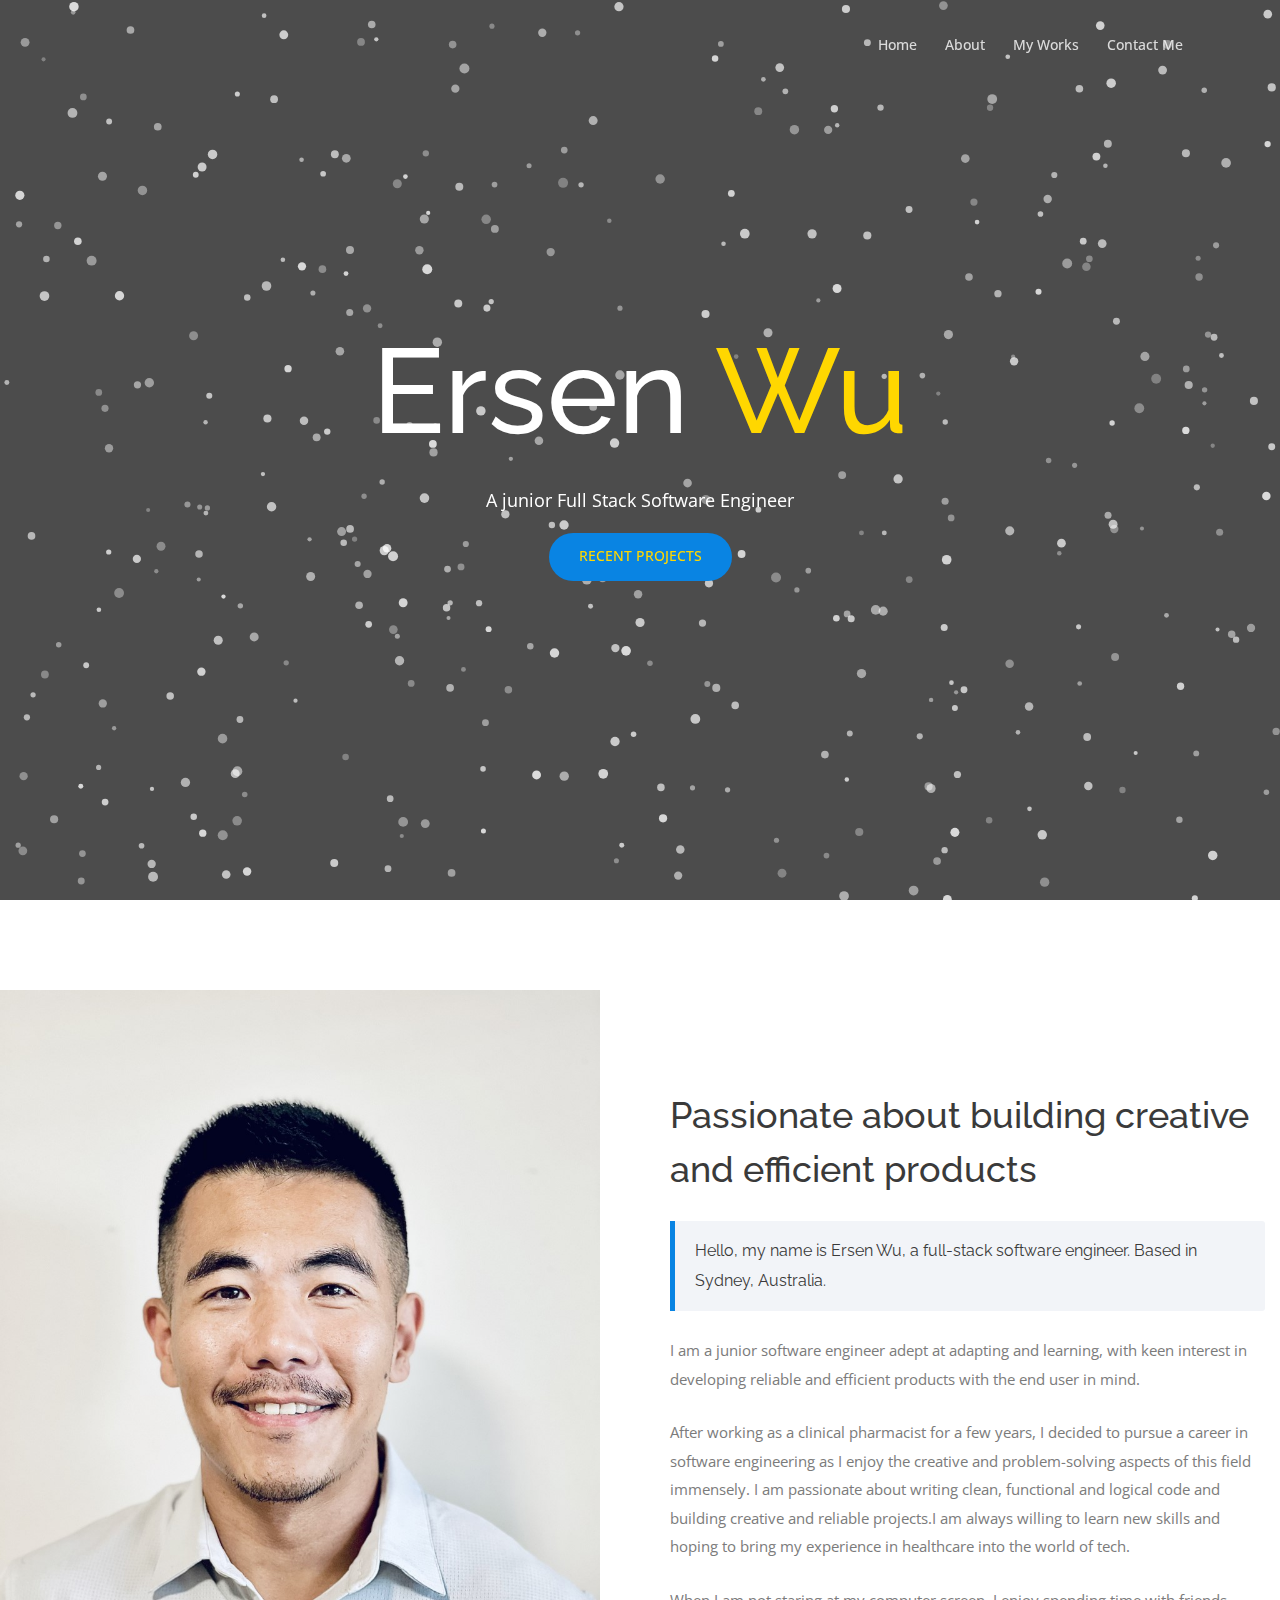
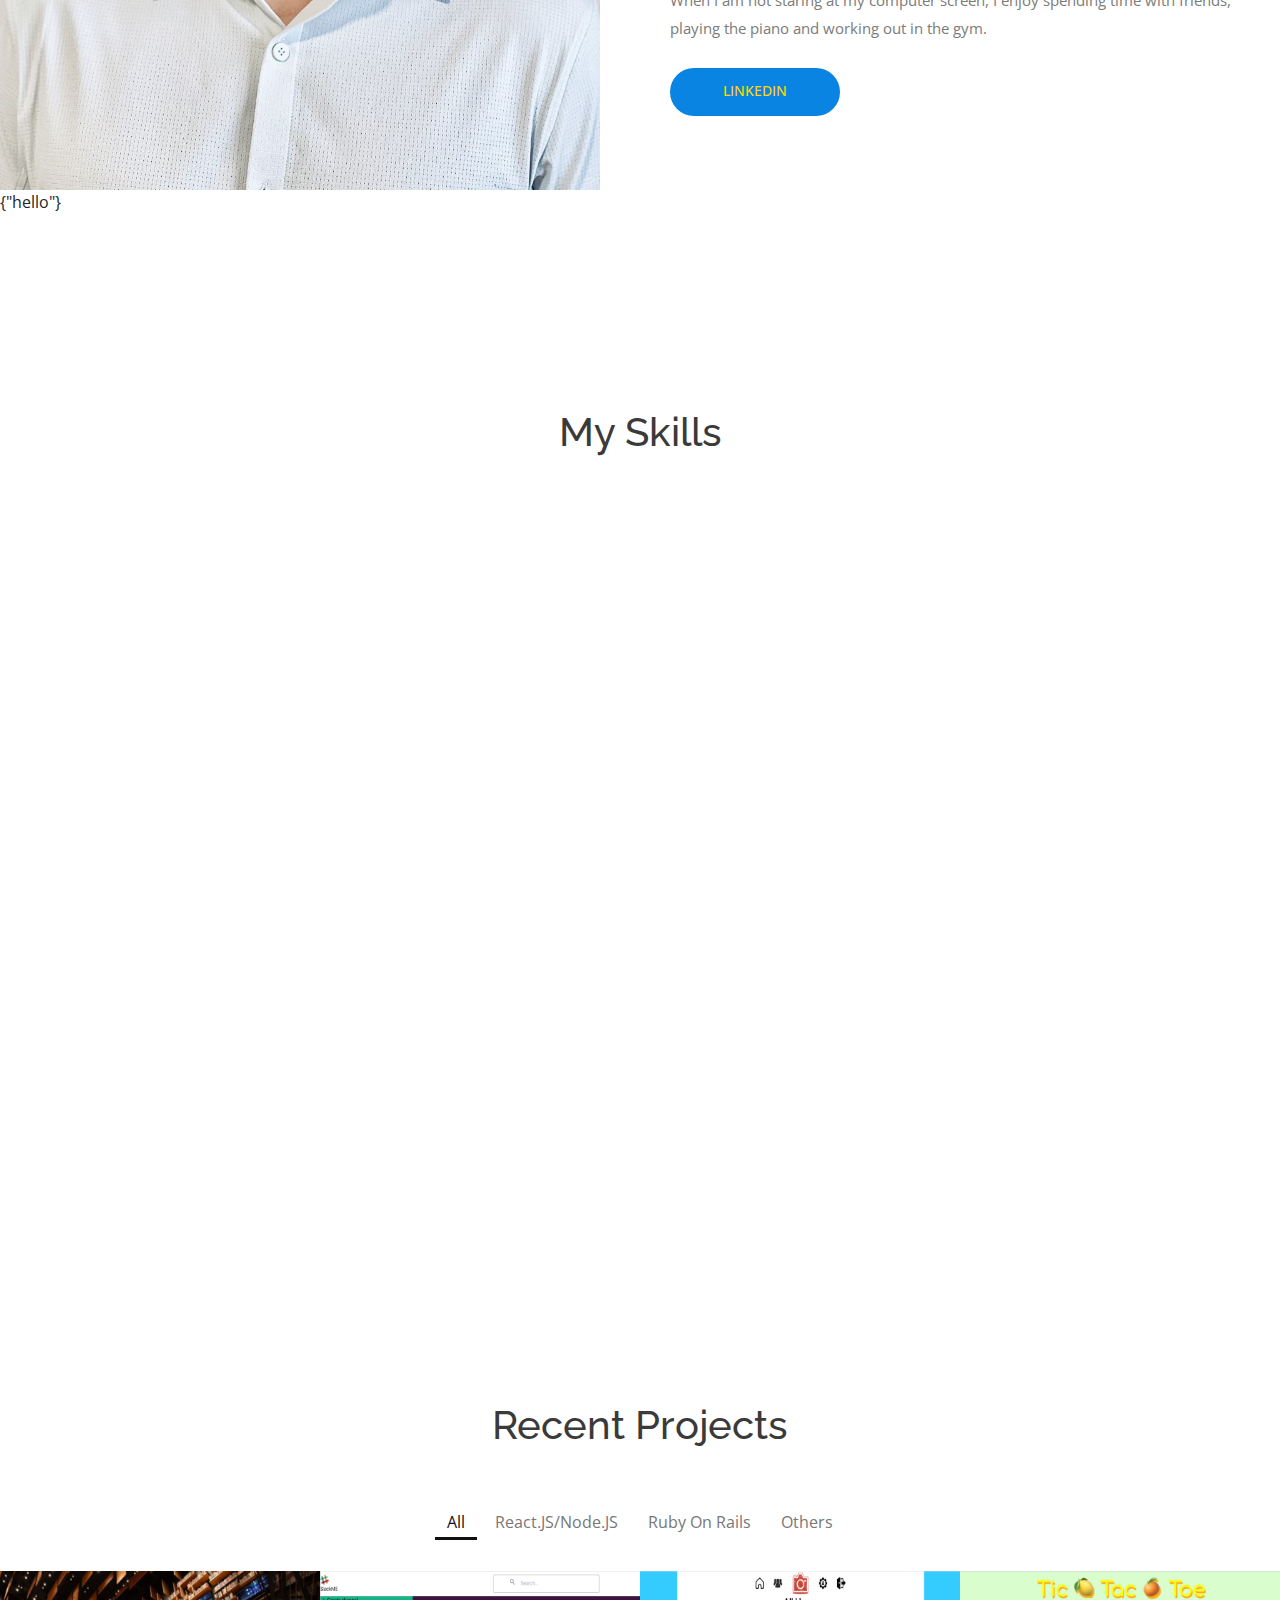
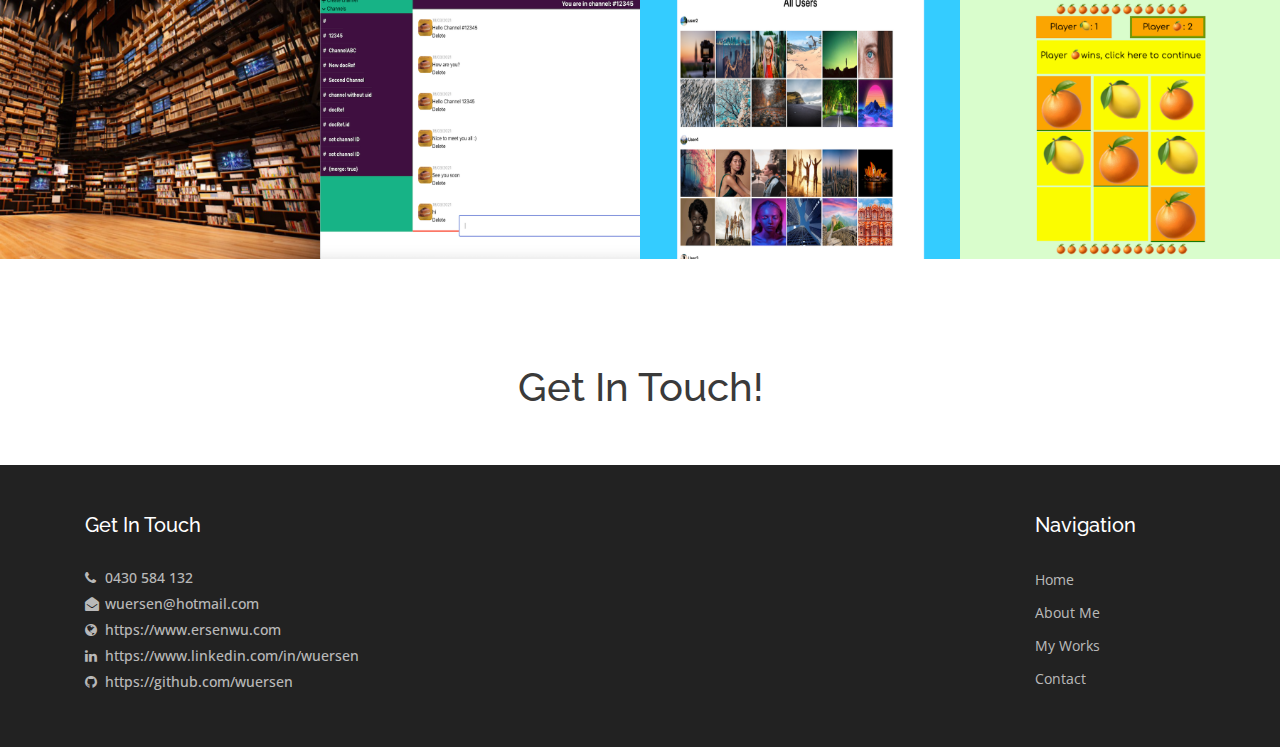
==== index.html @ 7fee71b9 "2" ====
<!doctype html>
<html lang="en">

<head>
    <meta charset="UTF-8">
    <meta name="description" content="">
    <meta http-equiv="X-UA-Compatible" content="IE=edge">
    <meta name="viewport" content="width=device-width, initial-scale=1, shrink-to-fit=no">
    <!-- The above 4 meta tags *must* come first in the head; any other head content must come *after* these tags -->

    <!-- Title -->
    <title>Ersen Wu | Portfolio</title>

    <!-- Core Stylesheet -->
    <link href="style.css" rel="stylesheet">

    <!-- Responsive CSS -->
    <link href="css/responsive.css" rel="stylesheet">

    <link
    rel="stylesheet"
    href="https://cdnjs.cloudflare.com/ajax/libs/animate.css/4.1.1/animate.min.css"
  />

</head>

<body>
    <!-- Preloader Start -->
    <div id="preloader">
        <div class="spinner">
            <div class="bounce1"></div>
            <div class="bounce2"></div>
            <div class="bounce3"></div>
        </div>
    </div>

    <!-- ***** Header Area Start ***** -->
    <header class="header-area">
        <div class="classy-nav-container breakpoint-off">
            <div class="container">
                <!-- Classy Menu -->
                <nav class="classy-navbar justify-content-between" id="classyNav">

                    <!-- Logo -->
                    <a class="navbar-brand-logo" href="index-default.html"></a>

                    <!-- Navbar Toggler -->
                    <div class="classy-navbar-toggler">
                        <span class="navbarToggler"><span></span><span></span><span></span></span>
                    </div>

                    <!-- Menu -->
                    <div class="classy-menu">

                        <!-- close btn -->
                        <div class="classycloseIcon">
                            <div class="cross-wrap"><span class="top"></span><span class="bottom"></span></div>
                        </div>

                        <!-- Nav Start -->
                        <div class="classynav">
                            <ul id="nav">
                                <li><a href="#home">Home</a>
                                </li>

                                <li><a href="#about">About</a></li>
                                <li><a href="#work">My Works</a></li>

                                <li><a href="#footer">Contact Me</a></li>
                            </ul>
                        </div>
                        <!-- Nav End -->
                    </div>
                </nav>
            </div>
        </div>
    </header>
    <!-- ***** Header Area End ***** -->

    <!-- ***** Wellcome Area Start ***** -->
    <section class="welcome_area fullwidth clearfix bg-overlay1by3" style="background-image: url(img/bg-img/welcome)" id="home">

        <canvas id="snow-2"></canvas>
        <div class="snow-content-text-2">
            <div class="container h-100">
                <div class="row h-100 align-items-center">
                    <div class="col-12">
                        <div class="welcome-text text-center" data-animation="fadeInUp" data-duration="500ms">
                            <h2  class="animate__animated animate__fadeInUpBig" id="name">Ersen <span class="wu">Wu</span></h2>
                            <p>A junior Full Stack Software Engineer </p>
                            <a href="#work" class="blink-btn">Recent Projects</a>
                        </div>
                    </div>
                </div>
            </div>
        </div>
    </section>
    <!-- ***** Wellcome Area End ***** -->

    <!-- ***** About Area Start ***** -->
    <section class="about-area clearfix section_padding_90_100 d-lg-flex align-items-center" id="about">
        <!-- About Image -->
        <div class="about-thumbnail-area">
            <img height="500px" width="600px" src="img/bg-img/LinkPic.jpg" alt="">
            <div class="nextToPic"nextToPic> {"hello"} </div>
        </div>
        <!-- About Content Area -->
        <div class="about--content-area">
            <div class="about-text">
                <h2>Passionate about building creative and efficient products</h2>
                <h6>Hello, my name is Ersen Wu, a full-stack software engineer. Based in Sydney, Australia.</h6>
                <p class="mb-40 mt-20">I am a junior software engineer adept at adapting and learning, with keen interest in developing reliable and efficient products with the end user in mind.
                </p>
                <p class="mb-40 mt-20">After working as a clinical pharmacist for a few years, I decided to pursue a career in software engineering as I enjoy the creative and problem-solving aspects of this field immensely. I am passionate about writing clean, functional and logical code and building creative and reliable projects.I am always willing to learn new skills and hoping to bring my experience in healthcare into the world of tech.
                </p>
                <p class="mb-40 mt-20"> When I am not staring at my computer screen, I enjoy spending time with friends, playing the piano and working out in the gym.
                </p>
                <a href="https://www.linkedin.com/in/wuersen/" class="blink-btn">LinkedIn</a>
            </div>
        </div>
    </section>
    <!-- ***** About Area End ***** -->



    <!-- ***** Our Service Area Start ***** -->
    <section class="our-service-area bg-white section_padding_90_50 clearfix">
        <div class="container">
            <div class="row">
                <div class="col-12">
                    <!-- Heading Text -->
                    <div class="section-heading text-center">
                        <h2>My Skills</h2>
                    </div>
                </div>
            </div>

            <div class="row">
                <!-- Single Service Start -->
                <div class="col-12 col-sm-6 col-lg-2">
                    <div class="single-service text-center wow fadeInUp" data-wow-delay="0.2s">
                        <img src="img/icons/iconReact.png" alt="">
                        <h5>React</h5>
                    </div>
                </div>
                <!-- Single Service Start -->
                <div class="col-12 col-sm-6 col-lg-2">
                    <div class="single-service text-center wow fadeInUp" data-wow-delay="0.4s">
                        <img src="img/icons/iconJS.png" alt="">
                        <h5>JavaScript</h5>
                    </div>
                </div>
                <!-- Single Service Start -->
                <div class="col-12 col-sm-6 col-lg-2">
                    <div class="single-service text-center wow fadeInUp" data-wow-delay="1.2s">
                      <img src="img/icons/jQuery.png" alt="">
                        <h5>jQuery</h5>
                    </div>
                </div>
                <!-- Single Service Start -->
                <div class="col-12 col-sm-6 col-lg-2">
                    <div class="single-service text-center wow fadeInUp" data-wow-delay="0.6s">
                          <img src="img/icons/node.js.png" alt="">
                        <h5>Node.JS</h5>
                    </div>
                </div>

                <!-- Single Service Start -->
                <div class="col-12 col-sm-6 col-lg-2">
                    <div class="single-service text-center wow fadeInUp" data-wow-delay="0.8s">
                      <img src="img/icons/html.png" alt="">

                        <h5>HTML5</h5>

                    </div>
                </div>
                <!-- Single Service Start -->
                <div class="col-12 col-sm-6 col-lg-2">
                    <div class="single-service text-center wow fadeInUp" data-wow-delay="1s">
                        <img src="img/icons/CSS3.png" alt="">
                        <h5>CSS3</h5>

                    </div>
                </div>
                <!-- Single Service Start -->
                <div class="col-12 col-sm-6 col-lg-2">
                    <div class="single-service text-center wow fadeInUp" data-wow-delay="1.2s">
                      <img src="img/icons/MongoDB.png" alt="">
                        <h5>MongoDB</h5>
                    </div>
                </div>
                <!-- Single Service Start -->
                <div class="col-12 col-sm-6 col-lg-2">
                    <div class="single-service text-center wow fadeInUp" data-wow-delay="1.2s">
                      <img class="expressjs" src="img/icons/expressjs.png" alt="">
                        <h5>Express</h5>
                    </div>
                </div>
                <!-- Single Service Start -->
                <div class="col-12 col-sm-6 col-lg-2">
                    <div class="single-service text-center wow fadeInUp" data-wow-delay="1.2s">
                      <img src="img/icons/postgresql.png" alt="">
                        <h5>PostgreSQL</h5>
                    </div>
                </div>
                <!-- Single Service Start -->
                <div class="col-12 col-sm-6 col-lg-2">
                    <div class="single-service text-center wow fadeInUp" data-wow-delay="1.2s">
                      <img src="img/icons/github.png" alt="">
                        <h5>GitHub</h5>
                    </div>
                </div>
                <!-- Single Service Start -->
                <div class="col-12 col-sm-6 col-lg-2">
                    <div class="single-service text-center wow fadeInUp" data-wow-delay="1.2s">
                      <img src="img/icons/vue.png" alt="">
                        <h5>Vue</h5>
                    </div>
                </div>
                <!-- Single Service Start -->
                <div class="col-12 col-sm-6 col-lg-2">
                    <div class="single-service text-center wow fadeInUp" data-wow-delay="1.2s">
                      <img src="img/icons/Ruby.png" alt="">
                        <h5>Ruby</h5>
                    </div>
                </div>
                <!-- Single Service Start -->
                <div class="col-12 col-sm-6 col-lg-2">
                    <div class="single-service text-center wow fadeInUp" data-wow-delay="1.2s">
                      <img src="img/icons/rails.png" alt="">
                        <h5>Rails</h5>
                    </div>
                </div>
                <!-- Single Service Start -->
                <div class="col-12 col-sm-6 col-lg-2">
                    <div class="single-service text-center wow fadeInUp" data-wow-delay="1.2s">
                      <img src="img/icons/bootstrap.png" alt="">
                        <h5>Bootstrap</h5>
                    </div>
                </div>
                <!-- Single Service Start -->
                <div class="col-12 col-sm-6 col-lg-2">
                    <div class="single-service text-center wow fadeInUp" data-wow-delay="1.2s">
                      <img src="img/icons/heroku.png" alt="">
                        <h5>Heroku</h5>
                    </div>
                </div>
                <!-- Single Service Start -->
                <div class="col-12 col-sm-6 col-lg-2">
                    <div class="single-service text-center wow fadeInUp" data-wow-delay="1.2s">
                      <img src="img/icons/sass.png" alt="">
                        <h5>Sass</h5>
                    </div>
                </div>
                <!-- Single Service Start -->
                <div class="col-12 col-sm-6 col-lg-2">
                    <div class="single-service text-center wow fadeInUp" data-wow-delay="1.2s">
                      <img src="img/icons/firebase.png" alt="">
                        <h5>Firebase</h5>
                    </div>
                </div>
                <!-- Single Service Start -->
                <div class="col-12 col-sm-6 col-lg-2">
                    <div class="single-service text-center wow fadeInUp" data-wow-delay="1.2s">
                      <img src="img/icons/gql.png" alt="">
                        <h5>GraphQL</h5>
                    </div>
                </div>


            </div>
        </div>
    </section>
    <!-- ***** Our Service Area End ***** -->


    <!-- ***** Our Creative Portfolio Area Start ***** -->
    <section class="our_creative_portfolio section_padding_90_100 clearfix" id="work">
        <div class="container">
            <div class="row">
                <div class="col-12">
                    <!-- Heading Text -->
                    <div class="section-heading text-center">
                        <h2>Recent Projects</h2>
                    </div>
                </div>
            </div>
        </div>

        <div class="gallery_menu">
            <div class="text-center portfolio-menu">
                <button class="active btn btn-md" type="button" data-filter="*">All</button>
                <button class="btn btn-md" type="button" data-filter=".react">React.JS/Node.JS</button>
                <button class="btn btn-md" type="button" data-filter=".ruby">Ruby on Rails</button>
                <button class="btn btn-md" type="button" data-filter=".oth">Others</button>
            </div>
        </div>

        <div class="gallery_full_width_images_area clearfix">

            <!-- Single gallery Item -->
            <div class="react portfolio_gallery_iteam">
                <img src="img/portfolio/zeib.01.png" alt="" >
                <!-- single Content-->
                <div class="single_content">
                    <div class="border-layer">
                        <div class="blink-table">
                            <div class="blink-table-cell">
                                <!-- Project Title-->
                                <div class="project_title">
                                    <a href="#">Zeibrary - your personal library</a>
                                    <p>This MERN Stack app allows users to create a personalised collection of books and review books.</p>
                                    <img src="img/icons/re40.png" alt="">
                                    <img src="img/icons/nd40.png" alt="">
                                    <img src="img/icons/ex.png" alt="">
                                    <img src="img/icons/mg40.png" alt="">
                                    <img src="img/icons/bs40.png" alt="">


                                    <div>
                                      <a href="https://zeibrary.netlify.app" class="proj-btn">DEMO</a>
                                      <a href="https://github.com/wuersen/Zeibrary-server" class="proj-btn">REPO</a>
                                    </div>
                                </div>
                            </div>
                        </div>
                    </div>
                </div>
            </div>

            <!-- Single gallery Item -->
            <div class="react portfolio_gallery_iteam">
                <img src="img/portfolio/slackme01.png" alt="">
                <!-- single Content-->
                <div class="single_content">
                    <div class="border-layer">
                        <div class="blink-table">
                            <div class="blink-table-cell">
                                <!-- Project Title-->
                                <div class="project_title">
                                    <a href="#">slackME - inspired by Slack</a>
                                    <p>A message board that allows users to create channels and communicate in different chat rooms.Styled with Material-UI.</p>
                                    <img src="img/icons/re40.png" alt="">
                                    <img src="img/icons/fb40.png" alt="">
                                    <img src="img/icons/mui40.png" alt="">

                                    <div>
                                      <a href="https://project-02-4262c.web.app/" class="proj-btn">DEMO</a>
                                      <a href="https://github.com/wuersen/PROJECT2-THURS2154" class="proj-btn">REPO</a>
                                    </div>
                                </div>
                            </div>
                        </div>
                    </div>
                </div>
            </div>

            <!-- Single gallery Item -->
            <div class="ruby portfolio_gallery_iteam">
                <img src="img/portfolio/ersg.01.png" alt="">
                <!-- single Content-->
                <div class="single_content">
                    <div class="border-layer">
                        <div class="blink-table">
                            <div class="blink-table-cell">
                                <!-- Project Title-->
                                <div class="project_title">
                                    <a href="#">Erstagram - inspired by Instagram</a>
                                    <p>A photo sharing app (image uploads with Cloudinary) that also allows users to upload/review photos and interact with each other. </p>
                                    <img src="img/icons/rb40.png" alt="">
                                    <img src="img/icons/rl40.png" alt="">
                                    <img src="img/icons/ps40.png" alt="">
                                    <img src="img/icons/bs40.png" alt="">
                                    <div>
                                      <a href="https://serene-woodland-88412.herokuapp.com" class="proj-btn">DEMO</a>
                                      <a href="https://github.com/wuersen/project1" class="proj-btn">REPO</a>
                                    </div>
                                </div>
                            </div>
                        </div>
                    </div>
                </div>
            </div>

            <!-- Single gallery Item -->
            <div class="oth art portfolio_gallery_iteam">
                <img src="img/portfolio/ttt01.png" alt="">
                <!-- single Content-->
                <div class="single_content">
                    <div class="border-layer">
                        <div class="blink-table">
                            <div class="blink-table-cell">
                                <!-- Project Title-->
                                <div class="project_title">
                                    <a href="#">Tic-Tac-Toe</a>
                                    <p>A classic game of Tic-Tac-Toe with a fruit theme. Players can choose their own game symbol. Scores are updated with anamation effects.</p>
                                    <img src="img/icons/js40.png" alt="">
                                    <img src="img/icons/jq40.png" alt="">
                                    <img src="img/icons/html40.png" alt="">
                                    <img src="img/icons/css40.png" alt="">
                                    <div>
                                      <a href="https://wuersen.github.io/Project-0/" class="proj-btn">DEMO</a>
                                      <a href="https://github.com/wuersen/Project-0" class="proj-btn">REPO</a>
                                    </div>

                                </div>
                            </div>
                        </div>
                    </div>
                </div>
            </div>

    </section>
    <!-- ***** Our Creative Portfolio Area End ***** -->

    <div class="section-heading text-center">
        <h2>Get in touch!</h2>
    </div>


    <!-- ***** Footer Area Start ***** -->
    <section class="footer-area clearfix" id="footer">
        <div class="top-footer-area pb-5">
            <div class="container">
                <div class="row">

                  <!-- Single Bottom Area -->
                  <div class="col-12 col-sm-6 col-lg">
                      <div class="single_bottom_area mt-5">
                          <h5>Get In Touch</h5>

                          <a href="#" class="d-block"><i class="fa fa-phone" aria-hidden="true"></i>0430 584 132</a>
                          <a href="#" class="d-block"><i class="fa fa-envelope-open" aria-hidden="true"></i>wuersen@hotmail.com</a>
                          <a href="https://www.ersenwu.com" class="d-block"><i class="fa fa-globe" aria-hidden="true"></i>https://www.ersenwu.com</a>
                            <a href="https://www.linkedin.com/in/wuersen/" class="d-block"><i class="fa fa-linkedin" aria-hidden="true"></i>https://www.linkedin.com/in/wuersen</a>
                              <a href="https://github.com/wuersen" class="d-block"><i class="fa fa-github" aria-hidden="true"></i>https://github.com/wuersen</a>
                      </div>
                  </div>

                    <!-- Single Bottom Area -->
                    <div class="col-12 col-sm-6 col-lg-2">
                        <div class="single_bottom_area mt-5">
                            <h5>Navigation</h5>
                            <ul class="footer-menu">
                                <li><a href="#home">Home</a></li>
                                <li><a href="#about">About Me</a></li>
                                <li><a href="#work">My Works</a></li>

                                <li><a href="#footer">Contact</a></li>
                            </ul>
                        </div>
                    </div>


                </div>
            </div>
        </div>


    </section>
    <!-- ***** Footer Area End ***** -->

    <!-- jQuery-2.2.4 js -->
    <script src="js/jquery/jquery-2.2.4.min.js"></script>
    <!-- Popper js -->
    <script src="js/bootstrap/popper.min.js"></script>
    <!-- Bootstrap js -->
    <script src="js/bootstrap/bootstrap.min.js"></script>
    <!-- All Plugins js -->
    <script src="js/plugins/plugins.js"></script>
    <script src="js/classy-nav.js"></script>
    <script src="js/plugins/snow.js"></script>
    <!-- Active js -->
    <script src="js/active.js"></script>
</body>

</html>
---- style.css ----
/* [Master Stylesheet] */

/* --------------------------------------------
:: Template Name: Kitty - One Page Parallax
:: Template Author: Classy Theme
:: Template Author URI: https://themeforest.net/user/classy-theme/portfolio
:: Version: v1.0
-------------------------------------------- */

/* ------------------------------------
  [Table of Contents]

    * Google Fonts
    * Include Third Party CSS Library
        + Bootstrap CSS
        + Animate CSS
        + Classynav CSS
        + Magnific Popup CSS
        + Owl Carousel CSS
        + Font Awesome CSS
        + Pe Icon 7 Stroke CSS
        + Themify Icons CSS
        + Rain CSS
    * Core Styles
        + Base CSS
        + Header Area CSS
        + Welcome Area CSS
        + Slider Area CSS
        + Form Area CSS
        + Video Area CSS
        + Product Area CSS
        + Blog Area CSS
        + Opportunity Area CSS
        + Feature Area CSS
        + Price Table Area CSS
        + Product Details Area CSS
        + Poetfolilo Area CSS
        + Testimonial Area CSS
        + Cool Facts Area CSS
        + Our Team Area CSS
        + Subscribe Area Area CSS
        + FAQ Area CSS
        + Call To Action Area CSS
        + Footer Area CSS
        + Dark Version Area CSS
        + Header Subscribe Area CSS
        + Transparent Menu CSS
        + Gradient Versone Area CSS
        + Breadcrumb Area CSS
        + Blog Area CSS
        + Coming Soon Area CSS
------------------------------------ */

@import url('https://fonts.googleapis.com/css?family=Open+Sans:300,400,600,700|Raleway:300,400,500,600,700&display=swap');

@import 'css/bootstrap/bootstrap.min.css';
@import 'css/plugins/animate.css';
@import 'css/classy-nav.css';
@import 'css/plugins/magnific-popup.css';
@import 'css/plugins/owl.carousel.min.css';
@import 'css/font-awesome.min.css';
@import 'css/pe-icon-7-stroke.css';
@import 'css/themify-icons.css';
@import 'css/plugins/rain.css';

/* ================
:: 1.0 Base CSS
================ */

* {
    margin: 0;
    padding: 0;
}

body {
    font-family: 'Open Sans', sans-serif;
    background-color: #fff;
    overflow-x: hidden;
}

h1,
h2,
h3,
h4,
h5,
h6 {
    font-family: 'Raleway', sans-serif;
    color: #3a3a3a;
}

#preloader {
    overflow: hidden;
    background-color: #fff;
    height: 100%;
    left: 0;
    position: fixed;
    top: 0;
    width: 100%;
    z-index: 999999;
    display: -moz-flex;
    display: -ms-flex;
    display: -o-flex;
    display: -webkit-box;
    display: -ms-flexbox;
    display: flex;
    -webkit-box-align: center;
    -ms-flex-align: center;
    align-items: center;
    -webkit-box-pack: center;
    -ms-flex-pack: center;
    justify-content: center;
}

.spinner {
    width: 70px;
    text-align: center;
}

.spinner > div {
    width: 18px;
    height: 18px;
    background-color: #0984e3;
    border-radius: 100%;
    display: inline-block;
    -webkit-animation: sk-bouncedelay 1.4s infinite ease-in-out both;
    animation: sk-bouncedelay 1.4s infinite ease-in-out both;
}

.spinner .bounce1 {
    -webkit-animation-delay: -0.32s;
    animation-delay: -0.32s;
}

.spinner .bounce2 {
    -webkit-animation-delay: -0.16s;
    animation-delay: -0.16s;
}

@-webkit-keyframes sk-bouncedelay {

    0%,
    80%,
    100% {
        -webkit-transform: scale(0)
    }

    40% {
        -webkit-transform: scale(1.0)
    }
}

@keyframes sk-bouncedelay {

    0%,
    80%,
    100% {
        -webkit-transform: scale(0);
        transform: scale(0);
    }

    40% {
        -webkit-transform: scale(1.0);
        transform: scale(1.0);
    }
}

.section_padding_90_100 {
    padding-top: 90px;
    padding-bottom: 100px;
}

.section_padding_90_0 {
    padding-top: 90px;
    padding-bottom: 0px;
}

.section_padding_90_50 {
    padding-top: 90px;
    padding-bottom: 50px;
}

.section_padding_90_70 {
    padding-top: 90px;
    padding-bottom: 70px;
}

.section_padding_50 {
    padding-top: 50px;
    padding-bottom: 50px;
}

.section_padding_50_20 {
    padding-top: 50px;
    padding-bottom: 20px;
}

.section_padding_150 {
    padding-top: 150px;
    padding-bottom: 150px;
}

.section_padding_200 {
    padding-top: 200px;
    padding-bottom: 200px;
}

.section_padding_0_100 {
    padding-top: 0;
    padding-bottom: 100px;
}

.section_padding_0_50 {
    padding-top: 0;
    padding-bottom: 50px;
}

.section_padding_100_60 {
    padding-top: 90px;
    padding-bottom: 60px;
}

.section_padding_200_100 {
    padding-top: 200px;
    padding-bottom: 100px;
}

img {
    max-width: 100%;
    height: auto;
}

.mt-15 {
    margin-top: 15px;
}

.mt-30 {
    margin-top: 30px;
}

.mt-40 {
    margin-top: 40px;
}

.mt-50 {
    margin-top: 50px;
}

.mt-100 {
    margin-top: 100px;
}

.mt-150 {
    margin-top: 150px;
}

.mr-15 {
    margin-right: 15px;
}

.mr-30 {
    margin-right: 30px;
}

.mr-50 {
    margin-right: 50px;
}

.mr-100 {
    margin-right: 100px;
}

.mb-15 {
    margin-bottom: 15px;
}

.mb-30 {
    margin-bottom: 30px;
}

.mb-40 {
    margin-bottom: 40px;
}

.mb-50 {
    margin-bottom: 50px;
}

.mb-100 {
    margin-bottom: 100px;
}

.ml-15 {
    margin-left: 15px;
}

.ml-30 {
    margin-left: 30px;
}

.ml-50 {
    margin-left: 50px;
}

.ml-100 {
    margin-left: 100px;
}

ul,
ol {
    margin: 0;
    padding: 0;
}

#scrollUp {
    bottom: 40px;
    font-size: 24px;
    right: 50px;
    width: 40px;
    background-color: #0984e3;
    color: #fff;
    text-align: center;
    height: 40px;
    line-height: 37px;
    border-radius: 40px;
    box-shadow: 1px 2px 20px rgba(0, 0, 0, 0.2);
}

a,
a:hover,
a:focus,
a:active {
    text-decoration: none;
    -webkit-transition-duration: 500ms;
    transition-duration: 500ms;
    font-weight: 500;
}

li {
    list-style: none;
}

p {
    color: #7b7b7b;
    font-size: 16px;
    font-weight: 400;
    line-height: 1.9;
}

.section-heading > h2 {
    font-size: 40px;
    text-transform: capitalize;
    line-height: 1.4;
    margin-bottom: 20px;
}

.section-heading {
    margin-bottom: 50px;
}

.section-heading > p {
    max-width: 650px;
    margin: auto
}

.bg-fixed {
    background-attachment: fixed;
}

.bg-overlay1by2,
.bg-overlay1by3,
.bg-overlay1by4,
.bg-w-overlay1by1,
.bg-w-overlay1by2,
.bg-w-overlay1by3,
.bg-b-overlay1by3 {
    position: relative;
    z-index: 1;
}

.bg-overlay1by2:after,
.bg-overlay1by3:after,
.bg-overlay1by4:after,
.bg-w-overlay1by2:after,
.bg-w-overlay1by3:after,
.bg-w-overlay1by4:after,
.bg-b-overlay1by3:after,
.bg-b-overlay1by4:after {
    position: absolute;
    z-index: -1;
    content: '';
    top: 0;
    left: 0;
    width: 100%;
    height: 100%;
}

.bg-overlay1by2:after {
    background-color: rgba(0, 0, 0, 0.7);
}

.bg-overlay1by3:after {
    background-color: rgba(0, 0, 0, 0.7);
}

.bg-overlay1by4:after {
    background-color: rgba(0, 0, 0, 0.9);
}

.bg-w-overlay1by2:after {
    background-color: rgba(255, 255, 255, 0.5);
}

.bg-w-overlay1by3:after {
    background-color: rgba(255, 255, 255, 0.7);
}

.bg-w-overlay1by4:after {
    background-color: rgba(255, 255, 255, 0.9);
}

.bg-b-overlay1by3:after {
    background-color: rgba(9, 132, 227, 0.95);
}

.bg-b-overlay1by4:after {
    background-color: rgba(9, 132, 227, 0.60);
}

.blink-table {
    display: table;
    height: 100%;
    left: 0;
    position: relative;
    top: 0;
    width: 100%;
    z-index: 2;
}

.blink-table-cell {
    display: table-cell;
    vertical-align: middle;
}

.bg-gray {
    background-color: #f2f4f8;
}

#success_fail_info .success,
#success_fail_info .error {
    border: 1px solid #ddd;
    padding: 10px 15px;
    margin-bottom: 30px;
}

.btn:hover {
    -webkit-transition-duration: 500ms;
    transition-duration: 500ms;
    box-shadow: 0 5px 25px rgba(0, 0, 0, 0.15);
}

.sing-up-button a {
    background-color: #f2f4f8;
    border-radius: 6px;
    padding: 10px 25px;
    font-size: 14px;
    text-transform: uppercase;
    line-height: 1;
    font-weight: 500;
    margin-left: 50px;
    color: #7b7b7b;
}

.sing-up-button a:hover,
.sing-up-button a:focus {
    background-color: #fff;
    color: #7b7b7b;
}

.overflow-visible {
    overflow: visible !important;
}

.height-500 {
    height: 500px;
}

.height-600 {
    height: 600px;
}

.height-700 {
    height: 700px;
}

.height-800 {
    height: 800px;
}

.height-900 {
    height: 900px;
}

.height-1000 {
    height: 1000px;
}

/* ===================
:: 2.0 Header Area CSS
=================== */

.header-area {
    position: fixed;
    z-index: 1000;
    top: 0;
    left: 0;
    width: 100%;
}

.dark.classy-nav-container {
    background-color: transparent;
    -webkit-transition-duration: 500ms;
    transition-duration: 500ms;
}

.classy-nav-container.classy-sticky {
    background-color: #0984e3;
}

.dark .classynav ul li .megamenu {
    background-color: #0984e3;
}

.dark .classynav ul li .dropdown {
    background-color: #0984e3;
}

.dark.classy-nav-container a {
    color: rgba(255, 255, 255, 0.8);
    font-weight: 500;
}

.dark .classynav ul li .dropdown li a {
    font-weight: 400;
}

.dark.breakpoint-on .classy-navbar .classy-menu {
    background-color: #0984e3;
}

.dark .classynav ul li.megamenu-item ul li a {
    border-bottom: none;
    font-weight: 400;
}

.navbar-brand-logo {
    font-size: 24px !important;
    color: #fff !important;
}

.dark.breakpoint-on .classynav > ul > li > a {
    background-color: #0984e3;
    border-bottom: 1px solid rgba(255, 255, 255, 0.15);
}

.dark.breakpoint-on .classynav ul li .megamenu .single-mega.cn-col-5,
.dark.breakpoint-on .classynav ul li .megamenu .single-mega.cn-col-4,
.dark.breakpoint-on .classynav ul li .megamenu .single-mega.cn-col-3 {
    border-bottom: 1px solid rgba(255, 255, 255, 0.15);
    border-right: none;
}

.classy-navbar {
    padding: 0;
    height: 90px;
}

.nav-brand {
    max-width: 120px;
}

.classy-btn {
    background-color: rgba(108, 92, 231, 0.9);
}

.classynav ul li.megamenu-item > a:after,
.classynav ul li.has-down > a:after {
    color: #fff;
}

.breakpoint-on .classynav ul li a {
    padding: 0 15px;
}

/* ====================
:: 3.0 Welcome Area CSS
==================== */

.watch-preview a {
    color: #fff;
    display: block;
    margin-bottom: 15px;
}

.wellcome_area.dark.welcome--video-area,
.subscribe--area,
.welcome_area {
    position: relative;
    z-index: 1;
    background-size: cover;
    background-position: center center;
    overflow: hidden;
}

#particles-js {
    height: 900px;
    width: 100%;
    position: relative;
    z-index: 1;
}

#particles-js canvas.particles-js-canvas-el {
    position: absolute !important;
    top: 0 !important;
    left: 0 !important;
}

.fullwidth {
    height: 100vh;
}

.welcome_area.fullwidth.light,
.welcome_area.fullwidth.dark {
    position: relative;
    z-index: 1;
}

.menu_area #nav .nav-link.light,
.navbar-brand.light,
.welcome-text.light > h2,
.welcome-text.light > p {
    color: #333;
}

.welcome-text.light > h2 {
    font-size: 60px;
}

.welcome_area {
    position: relative;
    z-index: 1;
}

.snow-content-text-2 {
    position: absolute;
    top: 0;
    left: 0;
    height: 100%;
    width: 100%;
    z-index: 2;
}

.welcome-text.studio > h2 {
    font-size: 52px;
    margin-bottom: 15px;
}

.welcome-text.studio > h2 > span {
    font-weight: 500;
}

.welcome-text.studio > p {
    font-size: 20px;
    font-weight: 400;
    margin-bottom: 0;
}

.welcome-text h2 {
    font-size: 72px;
    color: #fff;
    margin-bottom: 20px;
}

.welcome-text-home-1 h2 {
    font-size: 42px;
    color: #fff;
    margin-bottom: 20px;
}

.welcome-text.studio > a {
    height: 46px;
    min-width: 140px;
    background-color: #0984e3;
    display: inline-block;
    font-size: 13px;
    text-align: center;
    line-height: 42px;
    font-weight: 400;
    margin-top: 20px;
    border-radius: 22.5px;
    color: #fff;
    letter-spacing: 1px;
    border: 2px solid #0984e3;
    -webkit-transition-duration: 500ms;
    transition-duration: 500ms;
    padding: 0 20px;
}

.welcome-text.big-text > h2 {
    font-size: 100px;
    font-weight: 600;
}

.welcome_area.small_size {
    height: 600px;
    width: 100%;
}

.wellcome_area.welcome--video-area.small_size {
    height: 600px;
    width: 100%;
}

.welcome_area_content_business {
    position: absolute;
    content: "";
    top: 50%;
    left: 50%;
    z-index: 3;
    -webkit-transform: translate(-50%, -50%);
    transform: translate(-50%, -50%);
}

.welcome_text_business {
    background: rgba(108, 92, 231, 0.8);
    padding: 40px 20px;
    text-align: center;
    width: 700px;
    max-width: 100%;
}

.welcome_text_business:before {
    content: "";
    position: absolute;
    top: 10px;
    right: 10px;
    bottom: 10px;
    left: 10px;
    display: block;
    border: 1px solid rgba(255, 255, 255, 0.5);
    z-index: 1;
}

.welcome_text_business > h6 {
    color: #fff;
    letter-spacing: 2px;
    font-weight: 400;
    margin-bottom: 15px;
}

.welcome_text_business > h2 {
    color: #fff;
    text-transform: uppercase;
    font-size: 40px;
    letter-spacing: 2px;
    font-weight: 500;
    margin-bottom: 15px;
}

.welcome_text_business > p {
    color: #fff;
    margin-bottom: 20px;
}

.welcome-text.static > h2 {
    font-size: 62px;
    font-weight: 700;
}

.welcome-text.account > h2 {
    font-size: 60px;
    text-transform: capitalize;
}

.welcome-text.cd-intro > h1 {
    font-size: 72px;
    color: #fff;
    margin-bottom: 20px;
}

.cd-headline.rotate-1 .cd-words-wrapper {
    display: inline-block;
    -webkit-perspective: 300px;
    perspective: 300px;
}

.cd-headline.rotate-1 b {
    opacity: 0;
    -ms-filter: "progid:DXImageTransform.Microsoft.Alpha(Opacity=0)";
    -webkit-transform-origin: 50% 100%;
    transform-origin: 50% 100%;
    -webkit-transform: rotateX(180deg);
    transform: rotateX(180deg);
    display: inline-block;
    position: absolute;
    left: 0;
    top: 0;
    color: #0984e3;
}

.cd-headline.rotate-1 b.is-visible {
    position: relative;
    opacity: 1;
    -ms-filter: "progid:DXImageTransform.Microsoft.Alpha(Opacity=100)";
    -webkit-transform: rotateX(0deg);
    transform: rotateX(0deg);
}

.cd-headline.rotate-1 b.is-visible {
    position: relative;
    opacity: 1;
    -ms-filter: "progid:DXImageTransform.Microsoft.Alpha(Opacity=100)";
    -webkit-transform: rotateX(0deg);
    transform: rotateX(0deg);
    -webkit-animation: cd-rotate-1-in 1.2s;
    animation: cd-rotate-1-in 1.2s;
}

.cd-headline.rotate-1 b.is-hidden {
    -webkit-transform: rotateX(180deg);
    transform: rotateX(180deg);
    -webkit-animation: cd-rotate-1-out 1.2s;
    animation: cd-rotate-1-out 1.2s;
}

@-webkit-keyframes cd-rotate-1-in {
    0% {
        -webkit-transform: rotateX(180deg);
        transform: rotateX(180deg);
        opacity: 0;
        -ms-filter: "progid:DXImageTransform.Microsoft.Alpha(Opacity=0)";
    }

    35% {
        -webkit-transform: rotateX(120deg);
        transform: rotateX(120deg);
        opacity: 0;
        -ms-filter: "progid:DXImageTransform.Microsoft.Alpha(Opacity=0)";
    }

    65% {
        opacity: 0;
        -ms-filter: "progid:DXImageTransform.Microsoft.Alpha(Opacity=0)";
    }

    100% {
        -webkit-transform: rotateX(360deg);
        transform: rotateX(360deg);
        opacity: 1;
        -ms-filter: "progid:DXImageTransform.Microsoft.Alpha(Opacity=100)";
    }
}

@keyframes cd-rotate-1-in {
    0% {
        -webkit-transform: rotateX(180deg);
        transform: rotateX(180deg);
        opacity: 0;
        -ms-filter: "progid:DXImageTransform.Microsoft.Alpha(Opacity=0)";
    }

    35% {
        -webkit-transform: rotateX(120deg);
        transform: rotateX(120deg);
        opacity: 0;
        -ms-filter: "progid:DXImageTransform.Microsoft.Alpha(Opacity=0)";
    }

    65% {
        opacity: 0;
        -ms-filter: "progid:DXImageTransform.Microsoft.Alpha(Opacity=0)";
    }

    100% {
        -webkit-transform: rotateX(360deg);
        transform: rotateX(360deg);
        opacity: 1;
        -ms-filter: "progid:DXImageTransform.Microsoft.Alpha(Opacity=100)";
    }
}

@-webkit-keyframes cd-rotate-1-out {
    0% {
        -webkit-transform: rotateX(0deg);
        transform: rotateX(0deg);
        opacity: 1;
        -ms-filter: "progid:DXImageTransform.Microsoft.Alpha(Opacity=100)";
    }

    35% {
        -webkit-transform: rotateX(-40deg);
        transform: rotateX(-40deg);
        opacity: 1;
        -ms-filter: "progid:DXImageTransform.Microsoft.Alpha(Opacity=100)";
    }

    65% {
        opacity: 0;
        -ms-filter: "progid:DXImageTransform.Microsoft.Alpha(Opacity=0)";
    }

    100% {
        -webkit-transform: rotateX(180deg);
        transform: rotateX(180deg);
        opacity: 0;
        -ms-filter: "progid:DXImageTransform.Microsoft.Alpha(Opacity=0)";
    }
}

@keyframes cd-rotate-1-out {
    0% {
        -webkit-transform: rotateX(0deg);
        transform: rotateX(0deg);
        opacity: 1;
        -ms-filter: "progid:DXImageTransform.Microsoft.Alpha(Opacity=100)";
    }

    35% {
        -webkit-transform: rotateX(-40deg);
        transform: rotateX(-40deg);
        opacity: 1;
        -ms-filter: "progid:DXImageTransform.Microsoft.Alpha(Opacity=100)";
    }

    65% {
        opacity: 0;
        -ms-filter: "progid:DXImageTransform.Microsoft.Alpha(Opacity=0)";
    }

    100% {
        -webkit-transform: rotateX(180deg);
        transform: rotateX(180deg);
        opacity: 0;
        -ms-filter: "progid:DXImageTransform.Microsoft.Alpha(Opacity=0)";
    }
}

.welcome-text-home-1 {
    background-color: #0984e3;
    -webkit-box-flex: 0;
    -ms-flex: 0 0 50%;
    flex: 0 0 50%;
    max-width: 50%;
    padding: 100px 70px;
    position: absolute;
    bottom: -100px;
    z-index: 10;
    left: 0;
    border-radius: 0 6px 6px 0;
    box-shadow: 0 5px 30px rgba(0, 0, 0, 0.15);
}

.welcome-text-home-1 p,
.welcome-text p {
    color: #fff;
    font-weight: 400;
    margin-bottom: 15px;
    font-size: 18px;
}

.welcome-thumb img {
    height: auto;
    width: 100%;
}

.welcome-content {
    position: relative;
    z-index: 1;
}

.blink-btn {
    display: inline-block;
    height: 48px;
    min-width: 170px;
    text-align: center;
    line-height: 46px;
    color: gold;
    font-weight: 500;
    padding: 0 30px;
    font-size: 14px;
    border-radius: 70px;
    text-transform: uppercase;
    position: relative;
    z-index: 1;
    background-color: #0984e3;
    -webkit-transition-duration: 500ms;
    transition-duration: 500ms;
}

.welcome-text.studio a:hover,
.blink-btn:hover,
.blink-btn:focus {
    background-color: gold;
    color: #0984e3;
    box-shadow: 4px 4px 20px rgba(0, 0, 0, 0.15);
}

.blink-btn.white-btn {
    color: #0984e3;
    background-color: #fff;
    -webkit-transition-duration: 500ms;
    transition-duration: 500ms;
}

.welcome-text.youtube > h2,
.welcome-text.youtube > p,
.welcome-text.local > h2,
.welcome-text.local > p {
    color: #fff;
}

.signup_form_area h5 {
    margin-bottom: 30px;
    padding: 0 5px;
    line-height: 1.5;
    font-size: 36px;
}

.signup_form_area input {
    height: 50px;
    border-radius: 30px;
    border: none;
    padding: 0 30px;
    font-size: 13px;
    font-weight: 500;
    text-transform: capitalize;
    box-shadow: 3px 2px 4px rgba(0, 0, 0, 0.1);
}

.watch-preview .video_button > i {
    background: #fff;
    height: 30px;
    width: 30px;
    color: #0984e3;
    text-align: center;
    line-height: 30px;
    font-size: 16px;
    border-radius: 50%;
    margin-right: 10px;
    padding-left: 2px;
    display: inline-block;
}

.welcome-text.holiday > h2 {
    font-weight: 600;
    margin-bottom: 40px;
}

.welcome-text.holiday .watch-preview a {
    color: #fff;
    display: inline-block;
    font-size: 24px;
    margin-bottom: 0;
}

.welcome-text.dark > h2 {
    font-size: 72px;
}

.welcome-text.dark > p {
    font-weight: 300;
}

.bird {
    background-image: url(https://s3-us-west-2.amazonaws.com/s.cdpn.io/174479/bird-cells.svg);
    background-size: cover;
    width: 352px;
    height: 500px;
    -webkit-animation-name: fly-cycle;
    animation-name: fly-cycle;
    -webkit-animation-duration: 1s;
    animation-duration: 1s;
    -webkit-animation-delay: -0.5s;
    animation-delay: -0.5s;
    -webkit-animation-timing-function: steps(10);
    animation-timing-function: steps(10);
    -webkit-animation-iteration-count: infinite;
    animation-iteration-count: infinite;
}

@-webkit-keyframes fly-cycle {
    100% {
        background-position: -3600px 0;
    }
}

@keyframes fly-cycle {
    100% {
        background-position: -3600px 0;
    }
}

.welcome-text {
    position: relative;
    z-index: 2;
}

.bird {
    position: absolute;
    top: 0;
    left: 0;
    z-index: 1;
}

/* ====================
:: 4.0 Slider Area CSS
==================== */

.wellcome_area {
    background-position: center center;
    background-size: cover;
    position: relative;
    width: 100%;
    z-index: 1;
}

.welcome_slides_area .welcome-text > h2,
.welcome_slides_area .welcome-text > p {
    color: #fff;
}


.welcome-text.h-landing > h2,
.welcome-text.h-landing > p {
    color: #fff;
}

.welcome_slides_area {
    overflow: hidden;
    cursor: move;
    position: relative;
    z-index: 1;
}

.welcome_slides_area .owl-prev,
.welcome_slides_area .owl-next {
    color: #fff;
    font-size: 118px;
    left: -100px;
    margin-top: -44px;
    position: absolute;
    text-align: center;
    top: 50%;
    -webkit-transition-duration: 500ms;
    transition-duration: 500ms;
    z-index: 99;
}

.welcome_slides_area .owl-next {
    right: -100px;
    left: auto
}

.welcome_slides_area:hover .owl-prev {
    left: 15px;
}

.welcome_slides_area:hover .owl-next {
    right: 15px;
}

.welcome-text.fullwidth-verson > h2 {
    font-size: 120px;
    font-weight: 700;
}

.welcome-text.vimeo > p {
    color: #fff;
}

.welcome-text.vimeo > h2 {
    color: #fff;
    margin-bottom: 20px;
    font-weight: 700;
    font-size: 100px;
}

.welcome-text.local > h2 {
    font-size: 120px;
    font-weight: 900;
}

.trail-welcome-area {
    position: relative;
    z-index: 1;
    height: 100vh;
}

.trail-welcome-content {
    position: absolute;
    width: 100%;
    height: 100%;
    top: 0;
    left: 0;
    z-index: 2;
}

/* ====================
:: 5.0 Form Area CSS
==================== */

.header-form-area {
    height: 750px;
    position: relative;
    width: 100%;
    z-index: 1;
    background-color: #f7f7f9;
    border-bottom: 1px solid #fff;
    border-top: 1px solid #fff;
}

.wellcome_area .subscribe_content > h2 {
    font-size: 52px;
}

.wellcome_area .email {
    height: 50px;
    width: 52%;
    padding: 0px 0px 0px 15px;
    border-radius: 25px;
    position: relative;
    z-index: 1;
    border: none;
}

.wellcome_area .submit {
    height: 50px;
    min-width: 130px;
    background: #0984e3;
    border: none;
    border-radius: 25px;
    color: #fff;
    font-size: 18px;
    position: absolute;
    left: 43%;
    z-index: 4;
}

#emailHelp {
    padding: 0 30px;
}

/* ====================
:: 6.0 Video Area CSS
==================== */

.video_area {
    background-position: center center;
    background-size: cover;
}

.welcome_video_area {
    position: relative;
    z-index: 1;
    margin-top: 50px;
}

.welcome_video_area > img {
    border-radius: 8px;
    width: 100%;
}

.video_play_btn {
    border-radius: 50%;
    height: 120px;
    left: 50%;
    line-height: 135px;
    margin-left: -60px;
    margin-top: -60px;
    position: absolute;
    text-align: center;
    top: 50%;
    width: 120px;
}

.video_btn > i {
    color: #fff;
    font-size: 30px;
    background: #0984e3;
    border-radius: 50%;
    height: 70px;
    width: 70px;
    line-height: 70px;
    font-weight: 800;
    box-shadow: 4px 5px 50px rgba(0, 0, 0, 0.15);
    display: inline-block;
    text-align: center;
}

/* ====================
:: 7.0 Product Area CSS
==================== */

.about--content-area,
.about-thumbnail-area {
    -webkit-box-flex: 0;
    -ms-flex: 0 0 50%;
    flex: 0 0 50%;
    max-width: 50%;
}

.about--content-area {
    padding-left: 30px;
    padding-right: 15px;
}

.about-text {
    width: 100%;
    max-width: 600px;
}

.about-text > h2 {
    font-size: 36px;
    margin-bottom: 25px;
    line-height: 1.5;
}

.about-text > h6 {
    font-size: 16px;
    font-weight: 400;
    line-height: 30px;
    margin-bottom: 25px;
    background: #f2f4f8;
    padding: 15px 20px;
    border-radius: 0 3px 3px 0;
    border-left: 5px solid #0984e3;
}

.about-text > p {
    margin-bottom: 25px;
    font-size: 15px;
}

.feature--content-area,
.product-thumbnail-area {
    width: calc(50% - 15px);
    display: inline-block;
    float: left;
}

.feature--content-area {
    margin-right: 15px;
}

.product-thumbnail-area {
    position: relative;
    z-index: 1;
    background-size: cover;
    background-position: center center;
    margin-left: 15px;
}

.service-details-meta {
    width: 100%;
    max-width: 555px;
    float: right;
    padding-left: 15px;
    padding-right: 70px;
}

.single_feature {
    position: relative;
    z-index: 2;
    margin-bottom: 50px;
    display: -webkit-box;
    display: -ms-flexbox;
    display: flex;
    -webkit-box-align: center;
    -ms-flex-align: center;
    align-items: center;
}

.single_feature .feature_icon {
    margin-right: 30px;
}

.single_feature .single_feature_text {
    position: relative;
    z-index: 1;
}

.single_feature .single_feature_text > h2 {
    font-size: 70px;
    color: #0984e3;
    opacity: .2;
    -ms-filter: "progid:DXImageTransform.Microsoft.Alpha(Opacity=20)";
    position: absolute;
    bottom: -15px;
    content: "";
    left: -20px;
}

.single_feature .feature_icon > i {
    background-color: #2c3e50;
    height: 100px;
    width: 100px;
    border-radius: 50%;
    text-align: center;
    line-height: 100px;
    color: #ffffff;
    font-size: 40px;
    -webkit-transition-duration: 500ms;
    transition-duration: 500ms;
    display: inline-block;
}

.single_feature:hover .feature_icon > i {
    background-color: #0984e3;
}

.single-feature-area > i {
    font-size: 50px;
    margin-bottom: 15px;
    color: #0984e3;
}

.product-features-area {
    position: relative;
    z-index: 1;
}

.product-feature-thumb {
    position: absolute;
    right: 0;
    width: 50%;
    top: 50%;
    text-align: right;
    -webkit-transform: translateY(-50%);
    transform: translateY(-50%);
}

/* ====================
:: 8.0 Blog Area CSS
==================== */

.blog_area {
    background-color: #f7f7f7;
}

.single_latest_news_area {
    border-radius: 2px;
    position: relative;
    z-index: 1;
}

.single_latest_news_text_area {
    padding: 30px 25px;
    background-color: #fff;
}

.single_latest_news_img_area {
    position: relative;
    z-index: 1;
}

.single_latest_news_img_area > a {
    background-color: #0984e3;
    color: #fff;
    position: absolute;
    top: 30px;
    right: 30px;
    z-index: 2;
    font-size: 12px;
    text-transform: uppercase;
    text-align: center;
    border-radius: 4px;
    padding: 6px 12px;
}

.single_latest_news_text_area > a {
    height: 40px;
    min-width: 100px !important;
    line-height: 40px;
    font-size: 13px;
}

.single_latest_news_text_area > a > h4 {
    font-size: 20px;
    margin-bottom: 8px;
}

.single_latest_news_area .post-meta {
    margin-bottom: 15px;
}

.single_latest_news_area .post-meta a {
    font-size: 14px;
    margin-right: 10px;
    color: #444;
}

.single_latest_news_text_area > p {
    font-size: 14px;
    margin-bottom: 0;
}

/* ==========================
:: 9.0 Opportunity Area CSS
========================== */

.our-service-area {
    background: #f6f7f9;
}

.single-service {
    margin-bottom: 50px;
}

.our-service-area .section-heading > p {
    margin: auto;
}

.single-service > h5 {
    margin-bottom: 15px;
    margin-top: 15px;
}

.single-service > p {
    margin-bottom: 0;
    font-size: 15px;
}

.single-service i {
    font-size: 48px;
    font-size: 3rem;
}

/* ======================
:: 10.0 Feature Area CSS
====================== */

.feature-content-area,
.feature-thumbnail-area {
    width: calc(50% - 15px);
    display: inline-block;
    float: left;
}

.feature-content-area {
    margin-right: 15px;
}

.feature-thumbnail-area {
    background-size: cover;
    background-position: center center;
    margin-right: 15px;
}

.service-details {
    width: 100%;
    max-width: 555px;
    float: left;
    padding-left: 85px;
}

.single_feature:last-child {
    margin-bottom: 0;
}

.single_feature {
    position: relative;
    z-index: 2;
    margin-bottom: 30px;
    display: -webkit-box;
    display: -ms-flexbox;
    display: flex;
    -webkit-box-align: center;
    -ms-flex-align: center;
    align-items: center;
}

.single_feature .feature_icon {
    margin-right: 30px;
}

.single_feature .single_feature_text {
    position: relative;
    z-index: 1;
}

.single_feature .single_feature_text > h2 {
    font-size: 70px;
    color: #0984e3;
    opacity: 0.15;
    -ms-filter: "progid:DXImageTransform.Microsoft.Alpha(Opacity=20)";
    position: absolute;
    bottom: 0;
    content: "";
    left: -5px;
}

.single_feature_text > h5 {
    font-size: 20px;
    margin-bottom: 15px;
}

.single_feature_text > p {
    font-size: 15px;
    margin-bottom: 0;
}

/* =========================
:: 11.0 Price Table Area CSS
========================= */

.package_text > h3 {
    font-size: 16px;
    font-weight: 400;
    margin-bottom: 0;
}

.package_text > h4 {
    font-size: 40px;
    color: #0984e3;
    font-weight: 600;
    margin-bottom: 0;
}

.single_price_plan {
    position: relative;
    z-index: 1;
    -webkit-transition-duration: 500ms;
    transition-duration: 500ms;
    box-shadow: 0 1px 6px rgba(0, 0, 0, 0.1);
}

.single_price_plan:hover,
.single_price_plan:focus {
    box-shadow: 0 1px 40px rgba(0, 0, 0, 0.1);
}

.package_price {
    background-color: #f9f9f9;
    padding: 50px;
}

.package_price_text {
    background-color: #fff;
    border-radius: 50%;
    height: 150px;
    width: 150px;
    display: inline-block;
}

.package_description {
    padding: 40px;
}

.package_description > p {
    position: relative;
    padding: 0 0 8px 0;
    margin: 0 0 8px 0;
    border-bottom: 1px solid rgba(0, 0, 0, 0.1);
    font-size: 14px;
}

.price_icon > i {
    background: #fff;
    border-radius: 50%;
    font-size: 50px;
    color: #0984e3;
    font-weight: 700;
    box-shadow: 0 0 3px rgba(0, 0, 0, .1);
    height: 100px;
    width: 100px;
    line-height: 100px;
    text-align: center;
    margin-bottom: 25px;
    display: inline-block;
}

/* =============================
:: 12.0 Product Details Area CSS
============================= */

.service-details-area {
    -ms-flex-wrap: wrap;
    flex-wrap: wrap;
    overflow-x: hidden;
}

.video-text-icon > p {
    font-size: 18px;
    color: #fff;
    margin-bottom: 0;
}

.content-section-text {
    padding-right: 30px;
    padding-left: 30px;
}

.content-section-text > h2 {
    font-size: 48px;
    color: #fff;
    margin-bottom: 30px;
    font-weight: 300;
}

.content-section-text > p {
    color: #fff;
    margin-bottom: 15px;
}

.content-area {
    background: #0984e3;
}

.service-details-area .video_area,
.service-details-area .content-area {
    -webkit-box-flex: 50%;
    -ms-flex: 50%;
    flex: 50%;
    max-width: 50%;
    position: relative;
    z-index: 1;
}

.content-details {
    max-width: 100%;
    padding-left: 30px;
}

.video-text-icon > a > i {
    color: #fff;
    font-size: 80px;
}

/* =============================
:: 13.0 Poetfolilo Area CSS
============================= */

.gallery_menu .portfolio-menu button {
    background-color: transparent;
    box-shadow: none;
    color: #777;
    font-weight: 400;
    position: relative;
    text-transform: capitalize;
    -webkit-transition-duration: 500ms;
    transition-duration: 500ms;
    z-index: 1;
    cursor: pointer;
}

.gallery_menu .portfolio-menu button:hover,
.gallery_menu .portfolio-menu button:active,
.gallery_menu .portfolio-menu button:focus {
    background-color: transparent;
    color: #111;
}

.gallery_menu .portfolio-menu button.active {
    color: #111;
}

.gallery_menu .portfolio-menu button.active:before {
    background-color: #111;
    width: 100%;
    height: 3px;
    content: '';
    bottom: 0;
    left: 0;
    position: absolute;
    z-index: 1;
}

.portfolio-menu {
    margin-bottom: 30px;
}

.portfolio_gallery_iteam {
    position: relative;
    z-index: 1;
    width: 25%;
    float: left;
    overflow: hidden;
}

.portfolio_gallery_iteam > img,
.portfolio_gallery_item_home_3 > img {
    width: 100%;
    height: 100%;
    -webkit-transition-duration: 4000ms;
    transition-duration: 4000ms;
    width: 100%;
}

.portfolio_gallery_iteam:hover img {
    -webkit-transform: scale(1.10);
    transform: scale(1.10);
}

.single_content,
.border-layer {
    background-color: rgba(9, 132, 227, 0);
    height: 100%;
    left: 0;
    position: absolute;
    top: 0;
    -webkit-transition-duration: 500ms;
    transition-duration: 500ms;
    width: 100%;
    opacity: 0;
}

.border-layer {
    background-color: transparent;
}

.portfolio_gallery_iteam:hover .single_content,
.portfolio_gallery_iteam:hover .border-layer {
    background-color: rgba(9, 132, 227, 0.7);
    opacity: 1;
}

.single_content:before {
    position: absolute;
    content: '';
    width: 0;
    height: 1px;
    top: 25px;
    left: 25px;
    z-index: 3;
    background-color: rgba(255, 255, 255, 0.5);
    -webkit-transition-duration: 750ms;
    transition-duration: 750ms;
}

.portfolio_gallery_iteam:hover .single_content:before {
    width: calc(100% - 50px);
}

.single_content:after {
    position: absolute;
    content: '';
    width: 0;
    height: 1px;
    bottom: 25px;
    right: 25px;
    z-index: 3;
    background-color: rgba(255, 255, 255, 0.5);
    -webkit-transition-duration: 750ms;
    transition-duration: 750ms;
}

.portfolio_gallery_iteam:hover .single_content:after {
    width: calc(100% - 50px);
}

.border-layer:before {
    content: '';
    background-color: rgba(255, 255, 255, 0.5);
    height: 0;
    width: 1px;
    bottom: 25px;
    left: 25px;
    z-index: 5;
    position: absolute;
    -webkit-transition-duration: 750ms;
    transition-duration: 750ms;
}

.portfolio_gallery_iteam:hover .border-layer:before {
    height: calc(100% - 50px);
}

.border-layer:after {
    content: '';
    background-color: rgba(255, 255, 255, 0.5);
    height: 0;
    width: 1px;
    top: 25px;
    right: 25px;
    z-index: 5;
    position: absolute;
    -webkit-transition-duration: 750ms;
    transition-duration: 750ms;
}

.portfolio_gallery_iteam:hover .border-layer:after {
    height: calc(100% - 50px);
}


.project_title > a {
    color: #fff;
    display: inline-block;
    text-align: center;
    font-weight: 600;
    margin-bottom: 1rem;
}

.project_title > p {
    color: #fff;
    font-size: 14px;
    max-width: 250px;
    margin: 0 auto;
}

.project_title {
    margin-left: 0;
    text-align: center;
}

.portfolio_gallery_iteam.home_3 {
    width: 100%;
}

.project_title.home_3 > a {
    border-radius: 20px;
}

/* =============================
:: 14.0 Testimonial Area CSS
============================= */

.testimonials-area {
    background-position: center center;
    background-size: cover;
    position: relative;
    z-index: 1;
}

.testimonial-description {
    position: relative;
    z-index: 2;
    background-color: transparent;
    padding: 70px 30px 30px 50px;
    border-radius: 6px;
    text-align: center;
    -webkit-transform: scale(0.8);
    transform: scale(0.8);
    -webkit-transition-duration: 500ms;
    transition-duration: 500ms;
    opacity: 0.5;
    -ms-filter: "progid:DXImageTransform.Microsoft.Alpha(Opacity=50)";
}

.center .testimonial-description {
    background-color: #0984e3;
    -webkit-transform: scale(1);
    transform: scale(1);
    opacity: 1;
    -ms-filter: "progid:DXImageTransform.Microsoft.Alpha(Opacity=100)"
}

.testimonial_image {
    height: 70px;
    width: 70px;
    position: absolute;
    top: 40px;
    left: 50%;
    z-index: 9;
    margin-left: -40px;
}

.center .testimonial_image {
    height: 90px;
    width: 90px;
    top: 0;
}

.single-testimonial {
    padding-top: 45px;
}

.testimonial_image > img {
    border-radius: 50%;
    padding: 5px;
    background-color: #f2f4f8;
}

.star-icon > i {
    color: #ff9800;
    font-size: 18px;
}

.star-icon span {
    font-size: 12px;
}

.center .testimonial-description > p,
.center .star-icon span,
.center .testimonial-description > h5 {
    color: #fff;
}

.testimonial-description > h5 {
    font-size: 14px;
    text-transform: uppercase;
    margin-bottom: 0;
}

.star-icon {
    margin-bottom: 10px;
}

.testimonials-area .section-heading > p {
    margin: auto;
}

.testimonials-area {
    position: relative;
    z-index: 3;
    padding: 100px 5%;
}

.testimonials-area .owl-dot {
    height: 10px;
    width: 10px;
    background-color: #ebebeb;
    border-radius: 50%;
    display: inline-block;
    margin-right: 5px;
    margin-bottom: -40px;
}

.testimonials-area .owl-dots {
    width: 100%;
    height: auto;
    text-align: center;
}

.testimonials-area .owl-dot.active {
    background: #0984e3;
    border-color: transparent;
}

.partners-slides.owl-carousel .owl-item > img {
    background-color: #fff;
    padding: 10px 30px;
    border-radius: 6px;
    border: 1px solid #ebebeb;
}

/* =============================
:: 15.0 Cool Facts Area CSS
============================= */

.cool_fact_detail > h3 {
    font-size: 42px;
    color: #fff;
    margin-bottom: 5px;
    font-weight: 300;
    margin-top: 15px;
}

.single_cool_fact {
    margin-bottom: 50px;
}

.cool_fact_detail > h2 {
    font-size: 1rem;
    font-weight: 300;
    color: #fff;
    margin-bottom: 0;
}

.cool_fact_icon > i {
    font-size: 48px;
    font-weight: 600;
    color: #fff;
}

.cool_facts_do_area {
    background-size: cover;
    background-position: center center;
    position: relative;
    z-index: 2;
    width: 100%;
}

/* =============================
:: 16.0 Our Team Area CSS
============================= */

.our-team-area {
    background-color: #f2f4f8;
}

.our-team-area .section-heading > p {
    margin: auto;
}

.member-image {
    margin-bottom: 30px;
    position: relative;
    z-index: 1;
}

.member-text > h4 {
    font-size: 18px;
    margin-bottom: 0;
}

.member-image > img {
    border-radius: 30px;
    width: 100%;
}

.team-overlay-effect {
    position: absolute;
    top: 0;
    background-color: #0984e3;
    width: 100%;
    height: 100%;
    border-radius: 30px;
    display: -webkit-box;
    display: -ms-flexbox;
    display: flex;
    -webkit-box-align: center;
    -ms-flex-align: center;
    align-items: center;
    -webkit-box-pack: center;
    -ms-flex-pack: center;
    justify-content: center;
    color: #fff;
    font-size: 50px;
    opacity: 0;
    -ms-filter: "progid:DXImageTransform.Microsoft.Alpha(Opacity=0)";
    -webkit-transition-duration: 500ms;
    transition-duration: 500ms;
}

.team-overlay-effect > a {
    color: #fff;
}

.single-team-member:hover .team-overlay-effect {
    opacity: 0.9;
    -ms-filter: "progid:DXImageTransform.Microsoft.Alpha(Opacity=90)"
}

.member-text {
    padding: 0px 10px;
}

.member-text p {
    margin-bottom: 0;
    font-size: 14px;
}

.single-team-member {
    margin-bottom: 30px;
}

/* =============================
:: 17.0 Subscribe Area Area CSS
============================= */

.subscribe_content,
.download_apps_content {
    margin-bottom: 30px;
}

.subscribe-area,
.download-apps-area {
    background-position: center center;
    background-size: cover;
    position: relative;
    z-index: 2;
}

.subscribe_content > h2,
.download_apps_content > h2 {
    color: #fff;
    font-size: 36px;
    margin-bottom: 18px;
    line-height: 1.5;
    text-transform: capitalize;
}

.subscribe_content > p,
.download_apps_content > p {
    color: #fff;
    font-size: 16px;
    margin-top: 0;
    margin-bottom: 0;
}

.subscribe-area .email {
    height: 50px;
    width: 100%;
    padding: 0px 0px 0px 15px;
    border-radius: 25px;
    position: relative;
    z-index: 1;
    border: none;
    padding: 0 30px;
    font-size: 14px;
}

.subscribe-area .submit {
    margin-top: 15px;
}

.subscribe-area .download_app > a {
    padding: 10px;
}

.subscribe-area .download_app {
    margin-top: 30px;
}

.subscribe-form {
    position: relative;
    z-index: 1;
}

/* =============================
:: 18.0 FAQ Area CSS
============================= */

.frequently_asked_question {
    background: #f2f4f8;
}

.frequently_asked_question .section-heading > p {
    margin: auto;
}

.single_faq > h5 {
    font-size: 20px;
    margin-bottom: 15px;
}

.single_faq > p {
    font-size: 15px;
    margin-bottom: 0;
}

.single_faq {
    margin-bottom: 50px;
}

.support_text > h4 {
    color: #0984e3;
    font-size: 18px;
    font-weight: 400;
    margin-bottom: 0;
}

.support_text > h4 > a {
    height: 40px;
    min-width: 130px;
    background-color: #0984e3;
    display: inline-block;
    text-align: center;
    color: #fff;
    line-height: 40px;
    border-radius: 20px;
    margin-left: 15px;
    font-size: 15px;
}

.support_text > h4 > a:hover {
    background-color: #fff;
    color: #0984e3;
    box-shadow: 4px 4px 20px rgba(0, 0, 0, 0.15);
}

/* =============================
:: 19.0 Call To Action Area CSS
============================= */

.call-to-action-area {
    position: relative;
    z-index: 1;
    background-image: url(img/bg-img/welcome-9.jpg);
    background-position: center center;
    background-attachment: fixed;
}

.call-section-heading > h2 {
    color: #fff;
    font-size: 40px;
    margin-bottom: 0;
    font-weight: 300;
}

/* =============================
:: 20.0 Footer Area CSS
============================= */

.footer-area {
    background-color: #222;
    position: relative;
    z-index: 1;
}

.single_bottom_area h5 {
    color: #fff;
    font-size: 20px;
    margin-bottom: 30px;
}

.single_bottom_area p {
    color: rgba(255, 255, 255, 0.7);
    font-size: 13px;
}

.footer-menu > li > a {
    color: rgba(255, 255, 255, 0.7);
    margin-bottom: 10px;
    display: inline-block;
    -webkit-transition-duration: 500ms;
    transition-duration: 500ms;
    font-weight: 400;
    font-size: 14px;
}

.footer-menu > li > a:hover {
    color: #0984e3;
}

.form-control {
    font-size: 14px;
}

.contact_address_area .section_heading > h2 {
    font-size: 22px;
    margin-bottom: 20px;
}

.single_contact_area > p > i {
    margin-right: 10px;
    color: #0984e3;
    width: 15px;
}

.single_contact_area > p {
    font-size: 14px;
}

.social_links_area {
    margin-top: 15px;
}

.single_bottom_area > a {
    color: rgba(255, 255, 255, 0.7);
    margin-bottom: 5px;
    font-size: 14px;
}

.single_bottom_area > a > i {
    width: 20px;
}

.copywrite_text p {
    margin-bottom: 0;
    color: rgba(255, 255, 255, 0.7);
}

.bottom-footer-area {
    border-top: 1px solid rgba(255, 255, 255, 0.1);
    padding: 30px 0;
}

.copywrite_text p a {
    color: #fff
}

.social_links_area > a {
    width: 25px;
    margin: 0;
    color: rgba(255, 255, 255, 0.7);
    -webkit-transition-duration: 500ms;
    transition-duration: 500ms;
    display: inline-block;
    font-size: 13px;
}

.social_links_area > a:hover {
    color: #0984e3;
}

.contact_input_area .form-group input,
.contact_input_area .form-group select,
.contact_input_area .form-group textarea {
    border-radius: 0;
    height: 50px;
    margin-bottom: 15px;
    padding: 15px;
    -webkit-transition-duration: 500ms;
    transition-duration: 500ms;
    width: 100%;
}

.contact_input_area .form-group textarea {
    height: 150px;
}

.contact_section_heading > h2 {
    font-size: 22px;
    margin-bottom: 25px;
}

.blink-contact-form-area {
    padding: 50px;
    background-color: #fff;
    position: relative;
    z-index: 100;
    top: -100px;
    left: 0;
}

.made_by_text > p > i {
    color: #0984e3;
}

.made_by_text > p,
.made_by_text > p > a {
    color: #fff;
}

.contact-info {
    padding: 15px 0;
    text-align: center;
}

.contact-info a > i {
    display: block;
    font-size: 40px;
    margin-bottom: 10px;
    color: #0984e3;
}

.contact-info a {
    margin-bottom: 30px;
    color: #3a3a3a;
    font-size: 15px;
}

#googleMap iframe {
    width: 100%;
    height: 450px;
    border: none;
}

/* =============================
:: 21.0 Dark Version Area CSS
============================= */

.dark-version .header_area,
.dark-version .header-form-area,
.dark-version .subscribe--area,
.dark-version .blog_area,
.dark-version .about-area,
.dark-version .message_now_area,
.dark-version .feature-area,
.dark-version .more-feature-area,
.dark-version .service-details-area,
.dark-version .our-service-area,
.dark-version .work-process-area,
.dark-version .about-us-area,
.dark-version .collection_area,
.dark-version .our-team-area,
.dark-version .frequently_asked_question,
.dark-version .our_price_table,
.dark-version .our_creative_portfolio,
.dark-version .footer-contact-area,
.dark-version .welcome_area,
.dark-version .about-feature-area,
.dark-version .feature-area,
.dark-version .product-features-area,
.dark-version .bg-white,
.dark-version .testimonials-area,
.dark-version #preloader,
.dark-version .dropdown-menu {
    background-color: #131517 !important;
}

.dark-version .gallery_menu .portfolio-menu button.active,
.dark-version .gallery_menu .portfolio-menu button {
    color: #fff;
}

.dark-version .gallery_menu .portfolio-menu button.active:before {
    background-color: #fff;
}

.dark-version .about-text > h6,
.dark-version .package_price {
    background-color: #131517;
}

.dark-version .sing-up-button a {
    color: #7b7b7b;
}

.dark-version .single_latest_news_text_area {
    background-color: #131517;
}

.dark-version .single_latest_news_area .post-meta a {
    color: #fff;
}

.dark-version .package_description > p {
    border-bottom: 1px solid rgba(255, 255, 255, 0.1);
}

.dark-version .background-pattern:after {
    display: none;
}

.dark-version .dropdown-item:hover {
    color: #000;
}

.dark-version .welcome_area {
    border-top: 1px solid #888;
}

.dark-version .header_area .menu_area .navbar-brand,
.dark-version .header_area .menu_area #nav .nav-link,
.dark-version h1,
.dark-version h2,
.dark-version h3,
.dark-version h4,
.dark-version h5,
.dark-version h6,
.dark-version .single-service i {
    color: #fff;
}

.dark-version p,
.dark-version a {
    color: #dddddd;
}

.dark-version .single-blog-post blockquote {
    background-color: #131517;
}

.dark-version .single-blog-post .post-headline > a {
    color: #ffffff;
}

/* =============================
:: 22.0 Header Subscribe Area CSS
============================= */

.subscribe--area {
    height: 800px;
    background-color: #f6f7f9;
    border-top: 1px solid #fff;
}

.subscribe--content h2 {
    font-size: 56px;
    margin-bottom: 20px;
    font-weight: 600;
    color: #fff;
}

.subscribe--content p {
    font-size: 22px;
    margin-bottom: 20px;
    color: #fff;
    max-width: 600px;
    margin: auto;
}

.subscribe--area form {
    position: relative;
    z-index: 1;
    margin-top: 50px;
}

.subscribe--area form > input {
    width: 80%;
    height: 70px;
    border: none;
    padding: 0 50px;
    border-radius: 80px;
    color: #838383;
    box-shadow: 4px 5px 10px rgba(0, 0, 0, 0.1);
}

.subscribe--area form > button {
    width: 150px;
    background-color: #0984e3;
    height: 70px;
    border: none;
    border-radius: 80px;
    font-size: 70px;
    color: #fff;
    line-height: 70px;
    position: absolute;
    right: 10%;
    cursor: pointer;
}

.welcome--video-area {
    height: 800px;
}

/* =============================
:: 23.0 Transparent Menu CSS
============================= */

.header_area.transparent-menu {
    width: 100%;
    position: absolute;
    z-index: 999;
    background-color: transparent !important;
    border-bottom: 1px solid rgba(255, 255, 255, 0.2);
}

.header_area.transparent-menu.sticky {
    width: 100%;
    position: fixed;
    z-index: 999;
    background-color: #f6f7f9 !important;
}

.header_area.transparent-menu .navbar-brand,
.header_area.transparent-menu .menu_area #nav .nav-link {
    color: #fff;
}

.header_area.transparent-menu.sticky .navbar-brand,
.header_area.transparent-menu.sticky .menu_area #nav .nav-link {
    color: #000;
}

.dark-version .header_area.transparent-menu {
    background-color: transparent !important;
}

.dark-version .header_area.transparent-menu.sticky {
    background-color: #131517 !important;
}

.dark-version .header_area.transparent-menu.sticky .navbar-brand,
.dark-version .header_area.transparent-menu.sticky .menu_area #nav .nav-link {
    color: #fff;
}

/* =============================
:: 24.0 Gradient Versone Area CSS
============================= */

.gradients-version .welcome_area:after,
.gradients-version .cool_facts_do_area:after,
.gradients-version .subscribe-area:after,
.gradients-version .download-apps-area:after,
.gradients-version .Subscribe_to_our_weekly:after,
.gradients-version .call-to-action-area:after,
.gradients-version .video_area:after {
    position: absolute;
    width: 100%;
    height: 100%;
    content: '';
    top: 0;
    left: 0;
    z-index: -1;
    background: #5E35B1;
    background: -webkit-linear-gradient(to right, #5E35B1, #800080);
    background: -webkit-gradient(linear, left top, right top, from(#5E35B1), to(#800080));
    background: -webkit-linear-gradient(left, #5E35B1, #800080);
    background: linear-gradient(to right, #5E35B1, #800080);
    opacity: 0.9;
    -ms-filter: "progid:DXImageTransform.Microsoft.Alpha(Opacity=90)";
}

/* =============================
:: 25.0 Breadcrumb Area CSS
============================= */

.breadcumb_area {
    background-position: center center;
    background-size: cover;
    position: relative;
    z-index: 1;
    padding: 205px 5% 115px;
    height: 400px;
}

.breadcumb_area:after {
    position: absolute;
    content: '';
    width: 100%;
    height: 100%;
    top: 0;
    left: 0;
    background-color: rgba(0, 0, 0, 0.5);
    z-index: -1;
}

.page_title > h3 {
    color: #fff;
    text-transform: capitalize;
    margin-bottom: 0;
    font-size: 40px;
}

.breadcrumb > li {
    display: inline-block;
}

/* ===================
:: 26.0 Blog Area CSS
================== */

.menu_area.blog .navbar {
    padding: 0;
}

.search_post > h4,
.latest_post > h4,
.tag_section > h4,
.single_sidebar > h4 {
    color: #222;
    margin-bottom: 20px;
    font-size: 20px;
}

.search_post > form input {
    border: 1px solid #dadada;
    height: 40px;
    margin-bottom: 30px;
    padding: 5px 15px;
    width: 100%;
    -webkit-transition-duration: 500ms;
    transition-duration: 500ms;
    font-size: 14px;
}

.single_sidebar ul li > a,
.catagory_section ul li > a {
    color: #2c3e50;
    display: block;
    padding: 5px 5px 10px;
    font-size: 14px;
}

.single_latest_post {
    position: relative;
    z-index: 1;
    padding-left: 100px;
    padding-top: 10px;
    padding-bottom: 10px;
}

.single_latest_post > img {
    left: 0;
    position: absolute;
    top: 0;
    width: 90px;
    height: auto;
    z-index: 9;
}

.single_latest_post > a > h5 {
    margin: 0;
    color: #2c3e50;
    font-size: 16px;
}

.tag_section ul > li {
    display: inline-block;
    margin: 4px 2px;
}

.tag_section ul > li > a:hover {
    background-color: #0984e3;
    color: #fff;
}

.blog_text.single-page > h4 {
    font-size: 15px;
}

.blog_single_content {
    border: 1px solid #eeeeee;
    -webkit-transition-duration: 1000ms;
    transition-duration: 1000ms;
    margin-bottom: 30px;
}

.blog_single_content:hover {
    box-shadow: 0 10px 90px rgba(0, 0, 0, 0.15);
}

.blog_image > img {
    width: 100%;
}

.blog_text {
    border: 1px solid #eeeeee;
    padding: 30px;
}

.blog_text > h5 {
    color: #232323;
    text-transform: capitalize;
    margin-bottom: 8px;
    font-size: 24px;
}

.blog_text > p {
    font-size: 15px;
    color: #979797;
    text-transform: capitalize;
    line-height: 1.9;
    margin-top: 0;
    margin-bottom: 15px;
    font-weight: 400;
    margin-bottom: 30px;
}

.blog_single_content.dark,
.blog_text.dark {
    border: none;
}

.blog_text ul.blog-author {
    margin: 0 0 15px 0;
    padding: 0;
}

.blog_text ul.blog-author li {
    display: inline-block;
}

.blog_text ul.blog-author li a {
    color: #232323;
    font-size: 14px;
    margin-right: 10px;
    text-decoration: none;
    -webkit-transition: 1s;
    transition: 1s;
}

.blog_text ul.blog-author li a .fa {
    margin-right: 5px;
}

.tag_section ul > li > a {
    background: #232323;
    color: #fff;
    display: block;
    font-size: 14px;
    line-height: 0;
    margin: 2px 20px 10px 1px;
    padding: 20px;
    position: relative;
    height: 20px;
}

.tag_section ul > li > a:before,
.tag_section ul > li > a:after {
    content: "";
    position: absolute;
}

.tag_section ul > li > a:before {
    background-color: inherit;
    height: 20px;
    right: -10px;
    top: 10px;
    -webkit-transform: skew(-45deg, 45deg);
    transform: skew(-45deg, 45deg);
    width: 20px;
    z-index: -1;
}

.singl-blog-title h3 {
    color: #2c3e50;
    margin: 0;
    padding: 30px 0;
}

.singl-blog-status-bar {
    background: #f6f6f6 none repeat scroll 0 0;
    border-left: 5px solid #0984e3;
    margin-bottom: 30px;
    position: relative;
    z-index: 1;
}

.singl-blog-status-bar span {
    display: inline-block;
    padding: 20px;
    font-size: 14px;
}

.singl-blog-status-bar span i {
    color: #354b60;
    font-size: 16px;
    margin-right: 10px;
}

.singl-blog-status-bar span > a {
    color: #888;
}

.singl-blog-details p {
    margin: 0;
    padding-bottom: 25px;
}

.tag-share {
    overflow: hidden;
}

.blog-tag {
    padding: 9px 0;
}

.blog-share button {
    margin: 0 5px;
}

.blog-share button.like {
    background: transparent none repeat scroll 0 0;
    border: 1px solid #ccc;
    border-radius: 25px;
    color: #888;
    font-size: 10px;
    padding: 10px 0;
}

.blog-share button.like span {
    background: #888 none repeat scroll 0 0;
    font-size: 10px;
    margin: 0 20px;
}

.border-left {
    border-left: 1px solid #e5e5e5;
}

.contact-form-title h4 {
    color: #2c3e50;
    font-size: 18px;
    font-weight: 500;
    margin-bottom: 15px;
    line-height: 18px;
    margin-bottom: 35px;
}

.blog_comment_form #message {
    height: 238px;
    border-radius: 0;
    padding: 20px 0 0 12px;
}

.singl-blog-post figure {
    margin: 0;
}

.blog-details {
    text-align: left;
}

.singl-blog-status-bar > span:nth-child(4) {
    float: left;
}

.social-links {
    display: inline-block;
    padding-left: 14px;
    margin: 0;
}

.social-links li {
    display: inline-block;
    list-style: none;
}

.social-links li > a {
    display: block;
}

.social-links li > a > i {
    background-color: #0984e3;
    border-radius: 50%;
    box-shadow: 3px 2px 3px 0 rgba(0, 0, 0, 0.2);
    color: #fff;
    height: 30px;
    line-height: 30px;
    margin-right: 5px;
    text-align: center;
    width: 30px;
    font-size: 12px;
}

.share-promt {
    color: #888;
    font-size: 14px;
    line-height: 16px;
}

.single_related_post_area {
    padding: 15px;
    position: relative;
    z-index: 1;
    margin-bottom: 30px;
}

.related_post_thumb {
    left: 15px;
    position: absolute;
    top: 15px;
    width: 150px;
    z-index: 5;
}

.related_post_content {
    padding-left: 165px;
}

.related_post_content > p {
    margin: 10px 0 0;
}

.post_admin_content > p {
    font-size: 14px;
}

.comment-wrapper {
    background-color: #f5f5f5;
    border-radius: 4px;
    margin-bottom: 25px;
    padding: 15px;
    position: relative;
    z-index: 1;
}

.comment-meta {
    border-radius: 50%;
    height: 100px;
    left: 15px;
    position: absolute;
    top: 4px;
    width: 100px;
    z-index: 9;
}

.comment-content {
    padding: 0 0 0 115px;
}

.comment-content p {
    margin-bottom: 0;
    font-size: 14px;
}

.comment-reply {
    color: #4a7aec;
    font-size: 13px;
    position: absolute;
    right: 15px;
    top: 15px;
}

.comment-author > img {
    border-radius: 50%;
}

.comment-author a {
    color: #888;
    font-size: 60%;
    text-transform: capitalize;
}

ul.children .comment-content {
    padding: 0 0 0 115px;
}

.single-image > img {
    width: 100%;
}

.blog_image > img {
    width: 100%;
}

/* =============================
:: 27.0 Coming Soon Area CSS
============================= */

.comingsoon_area {
    padding-top: 300px;
    padding-bottom: 300px;
}

.cooming_soon_content {
    background-color: rgba(0, 0, 0, 0.85);
    padding: 80px 30px;
    display: block;
}

#clock {
    display: -webkit-box;
    display: -ms-flexbox;
    display: flex;
    -webkit-box-align: center;
    -ms-flex-align: center;
    align-items: center;
    -ms-flex-pack: distribute;
    justify-content: space-around;
    color: #fff;
    font-size: 48px;
}

#clock span {
    font-size: 20px;
    display: block;
}

.subscribe_bar > p {
    font-size: 18px;
    color: #fff;
    margin-bottom: 40px;
    margin-top: 40px;
}

.social_share_area > a > i {
    color: #fff;
    font-size: 24px;
    margin: 0 20px;
    height: 60px;
    width: 60px;
    display: inline-block;
    border-radius: 50%;
    line-height: 60px;
    -webkit-transition-duration: 1500ms;
    transition-duration: 1500ms;
}

.social_share_area > a > i:hover {
    background-color: #2ecc71;
}
---- css/responsive.css ----
@media (min-width: 992px) and (max-width: 1199px) {
    .welcome-text-home-1 {
        padding: 70px 50px;
    }

    .welcome-text-home-1 h2 {
        font-size: 40px;
    }

    .service-details {
        padding-left: 15px;
    }

    .portfolio_gallery_iteam {
        width: 33.333334%;
    }

    .content-details {
        max-width: 450px;
        padding-left: 30px;
    }

    .content-section-text > h2 {
        font-size: 50px;
    }

    .section-heading > h2 {
        font-size: 30px;
    }

    .menu_area #nav .nav-link {
        padding: 15px 10px;
    }

    .welcome-text.big-text > h2 {
        font-size: 90px;
    }

    .welcome-text h2 {
        font-size: 60px;
    }

    .welcome-text-home-1 p,
    .welcome-text p {
        font-size: 15px;
    }

    .left-side-content .welcome-thumb {
        right: 0;
        width: 440px;
    }

    .left-side-content .content-section-text > h2 {
        font-size: 36px;
    }

    .left-side-content .single-team-member {
        margin-bottom: 30px;
    }

    .left-side-menu {
        width: 290px;
    }

    .left-side-content {
        margin-left: 290px;
        width: calc(100% - 290px);
    }

    .left-side-menu-close .left-side-menu {
        margin-left: -190px;
    }

    .left-side-menu-close .left-side-content {
        margin-left: 100px;
        width: calc(100% - 100px);
    }

    .welcome-text.vimeo > h2 {
        font-size: 60px;
    }

    .welcome-text.vimeo > h2 {
        font-size: 72px;
    }

    .about-text > h2 {
        font-size: 30px;
    }

    #particles-js {
        height: 700px;
    }

    .welcome-text.local > h2 {
        font-size: 84px;
    }
}

@media (min-width: 768px) and (max-width: 991px) {
    .welcome-text-home-1 {
        padding: 70px 50px;
        -webkit-box-flex: 0;
        -ms-flex: 0 0 70%;
        flex: 0 0 70%;
        max-width: 70%;
    }

    .welcome-text-home-1 h2,
    .section-heading > h2 {
        font-size: 36px;
    }

    .about--content-area,
    .about-thumbnail-area {
        -webkit-box-flex: 0;
        -ms-flex: 0 0 100%;
        flex: 0 0 100%;
        max-width: 100%;
    }

    .about-thumbnail-area {
        margin-bottom: 50px;
    }

    .service-details-meta {
        max-width: 400px;
        padding-right: 15px;
    }

    .service-details {
        max-width: 400px;
        padding-left: 15px;
    }

    .portfolio_gallery_iteam {
        width: 50%;
    }

    .about-text {
        max-width: 100%;
    }

    .about--content-area {
        padding-left: 30px;
        padding-right: 30px;
    }

    .service-details-area .video_area {
        min-height: 500px;
    }

    .service-details-area .video_area,
    .service-details-area .content-area {
        -webkit-box-flex: 100%;
        -ms-flex: 100%;
        flex: 100%;
        max-width: 100%;
    }

    .content-section-text > h2 {
        font-size: 42px;
    }

    .welcome-text.video > h2,
    .welcome-text.light > h2 {
        font-size: 42px;
    }

    .welcome-text.cd-intro > h1 {
        font-size: 60px;
    }

    .left-side-content {
        margin-left: 0;
        width: calc(100% - 0px);
    }

    .left-side-menu-hide-open > img {
        top: 10px;
        width: 30px;
        right: 10px;
    }

    .left-side-menu-close .left-side-menu {
        margin-left: -270px;
    }

    .left-side-menu-close .left-side-content {
        margin-left: 50px;
        width: calc(100% - 50px);
    }

    .left-side-menu {
        background-color: rgba(33, 150, 243, 0.95);
    }

    .welcome-text.vimeo > h2 {
        font-size: 60px;
    }

    #clock {
        font-size: 34px;
    }

    #clock span {
        font-size: 16px;
    }

    .single_feature .feature_icon > i {
        width: 80px;
        height: 80px;
        line-height: 80px;
        font-size: 30px;
    }

    .welcome-text.big-text > h2 {
        font-size: 72px;
    }

    #particles-js {
        height: 700px;
    }

    .welcome-text h2 {
        font-size: 52px;
    }

    .welcome-text.local > h2 {
        font-size: 72px;
    }
}

@media (min-width: 320px) and (max-width: 767px) {
    .classy-navbar {
        padding: 0;
        height: 70px;
    }

    .welcome-text-home-1 {
        -webkit-box-flex: 0;
        -ms-flex: 0 0 80%;
        flex: 0 0 80%;
        max-width: 80%;
        padding: 30px;
    }

    .welcome-text-home-1 h2 {
        font-size: 30px;
    }

    .welcome-text-home-1 p,
    .welcome-text p {
        font-size: 16px;
    }

    .about--content-area,
    .about-thumbnail-area {
        -webkit-box-flex: 0;
        -ms-flex: 0 0 100%;
        flex: 0 0 100%;
        max-width: 100%;
    }

    .about-text > h2 {
        font-size: 20px;
    }

    .feature--content-area,
    .product-thumbnail-area {
        width: 100%;
        float: none;
    }

    .product-thumbnail-area {
        margin-left: 0;
        height: 300px !important;
    }

    .service-details-meta {
        max-width: 100%;
        padding-right: 15px;
    }

    .single_feature .feature_icon {
        margin-right: 15px;
    }

    .welcome_text_business {
        width: 300px;
    }

    .feature-area {
        background-color: #f2f4f8;
    }

    .feature-content-area,
    .feature-thumbnail-area {
        width: 100%;
        display: block;
        float: none;
    }

    .welcome_text_business > h2 {
        font-size: 30px;
    }

    .feature-thumbnail-area {
        margin-right: 0;
        height: 300px !important;
    }

    .service-details {
        width: 100%;
        max-width: 100%;
        padding: 0 15px;
    }

    .portfolio_gallery_iteam {
        width: 100%;
    }

    .service-details-area .video_area,
    .service-details-area .content-area {
        -webkit-box-flex: 100%;
        -ms-flex: 100%;
        flex: 100%;
        max-width: 100%;
    }

    .video_area {
        min-height: 320px;
    }

    .content-section-text > h2 {
        font-size: 35px;
    }

    .section-heading > h2,
    .call-section-heading > h2,
    .subscribe_content > h2,
    .download_apps_content > h2 {
        font-size: 26px;
    }

    .blink-contact-form-area {
        padding: 30px;
    }

    .feature--content-area {
        margin-right: 0;
    }

    .member-text {
        border-left: 0 solid transparent;
    }

    .welcome-text.big-text > h2 {
        font-size: 36px;
    }

    .welcome_area {
        height: 550px !important;
    }

    .welcome-text.light > h2,
    .welcome-text > h2 {
        font-size: 30px;
    }

    .welcome-text.fullwidth-verson > h2 {
        font-size: 48px;
    }

    .welcome-text-home-1 p,
    .welcome-text p {
        font-size: 15px;
    }

    .welcome-text.dark > h2 {
        font-size: 30px;
    }

    .welcome-text.video > h2 {
        font-size: 30px;
    }

    .welcome_video_area {
        margin-top: -150px;
    }

    .welcome-text.cd-intro > h1 {
        font-size: 30px;
    }

    .left-side-content {
        margin-left: 0;
        width: calc(100% - 0px);
    }

    .left-side-menu-hide-open > img {
        top: 10px;
        width: 30px;
        right: 10px;
    }

    .left-side-menu-close .left-side-menu {
        margin-left: -270px;
    }

    .left-side-menu-close .left-side-content {
        margin-left: 50px;
        width: calc(100% - 50px);
    }

    .left-side-menu {
        background-color: rgba(33, 150, 243, 0.95);
    }

    .welcome-text.local > h2 {
        font-size: 36px;
    }

    .subscribe--content h2,
    .welcome-text.studio > h2,
    .welcome-text.vimeo > h2 {
        font-size: 36px;
    }

    .welcome-text.static > h2 {
        font-size: 32px;
    }

    .subscribe--content p {
        font-size: 17px;
    }

    .subscribe--area form > input {
        width: 100%;
        height: 60px;
        padding: 0 15px;
    }

    .subscribe--area form > button {
        width: 94px;
        height: 60px;
        right: 0%;
    }

    .wellcome_area.welcome--video-area {
        height: 600px;
    }

    .welcome-text.account > h2 {
        font-size: 32px;
    }

    .page_title > h3 {
        font-size: 32px;
    }

    .singl-blog-status-bar span {
        padding: 10px;
        font-size: 11px;
    }

    .share-promt {
        margin-bottom: 13px;
        display: block;
    }

    .comment-content p {
        font-size: 13px;
    }

    .comment-reply {
        right: 5px;
    }

    .blog_text {
        padding: 30px 15px;
    }

    .blog_text > h5 {
        font-size: 20px;
    }

    .blog_text > p {
        font-size: 14px;
    }

    #clock {
        font-size: 26px;
    }

    #clock span {
        font-size: 13px;
    }

    .single_feature .feature_icon > i {
        width: 80px;
        height: 80px;
        line-height: 80px;
        font-size: 30px;
    }

    .about-thumbnail-area {
        margin-bottom: 50px;
    }

    .content-details {
        padding-left: 0;
    }

    .contact-info {
        padding: 0;
        margin-bottom: 100px;
    }

    .subscribe_bar > p {
        font-size: 14px;
    }

    .social_share_area > a > i {
        height: 40px;
        width: 40px;
        line-height: 40px;
        margin: 0;
        font-size: 14px;
    }

    .comingsoon_area {
        padding-top: 200px;
        padding-bottom: 200px;
    }
}

@media (min-width: 480px) and (max-width: 767px) {
    .welcome-text.fullwidth-verson > h2 {
        font-size: 62px;
    }

    .welcome_video_area {
        margin-top: -150px;
    }

    .subscribe--area form > button {
        width: 120px;
    }

    .subscribe--area form > input {
        padding: 0 30px;
    }

    .singl-blog-title h3 {
        font-size: 24px;
    }

    .singl-blog-status-bar span i {
        margin-right: 6px;
    }
}

@media (min-width: 576px) and (max-width: 767px) {
    .portfolio_gallery_iteam {
        width: 50%;
    }

    .project_title > p {
        max-width: 230px;
    }

    .product-thumbnail-area,
    .feature-thumbnail-area {
        height: 450px !important;
    }

    .video_area {
        min-height: 400px;
    }

    .welcome-text.account > h2,
    .welcome-text.video > h2,
    .content-section-text > h2 {
        font-size: 36px;
    }

    .welcome-text.big-text > h2 {
        font-size: 36px;
    }

    .welcome-text.dark > h2 {
        font-size: 48px;
    }

    .welcome-text.cd-intro > h1 {
        font-size: 46px;
    }

    .subscribe--content h2 {
        font-size: 48px;
    }

    .welcome-text.vimeo > h2 {
        font-size: 48px;
    }

    .singl-blog-status-bar span {
        padding: 20px 10px;
    }

    .blog_text {
        padding: 30px;
    }

    .blog_text > h5 {
        font-size: 24px;
    }

    #clock {
        font-size: 30px;
    }
}
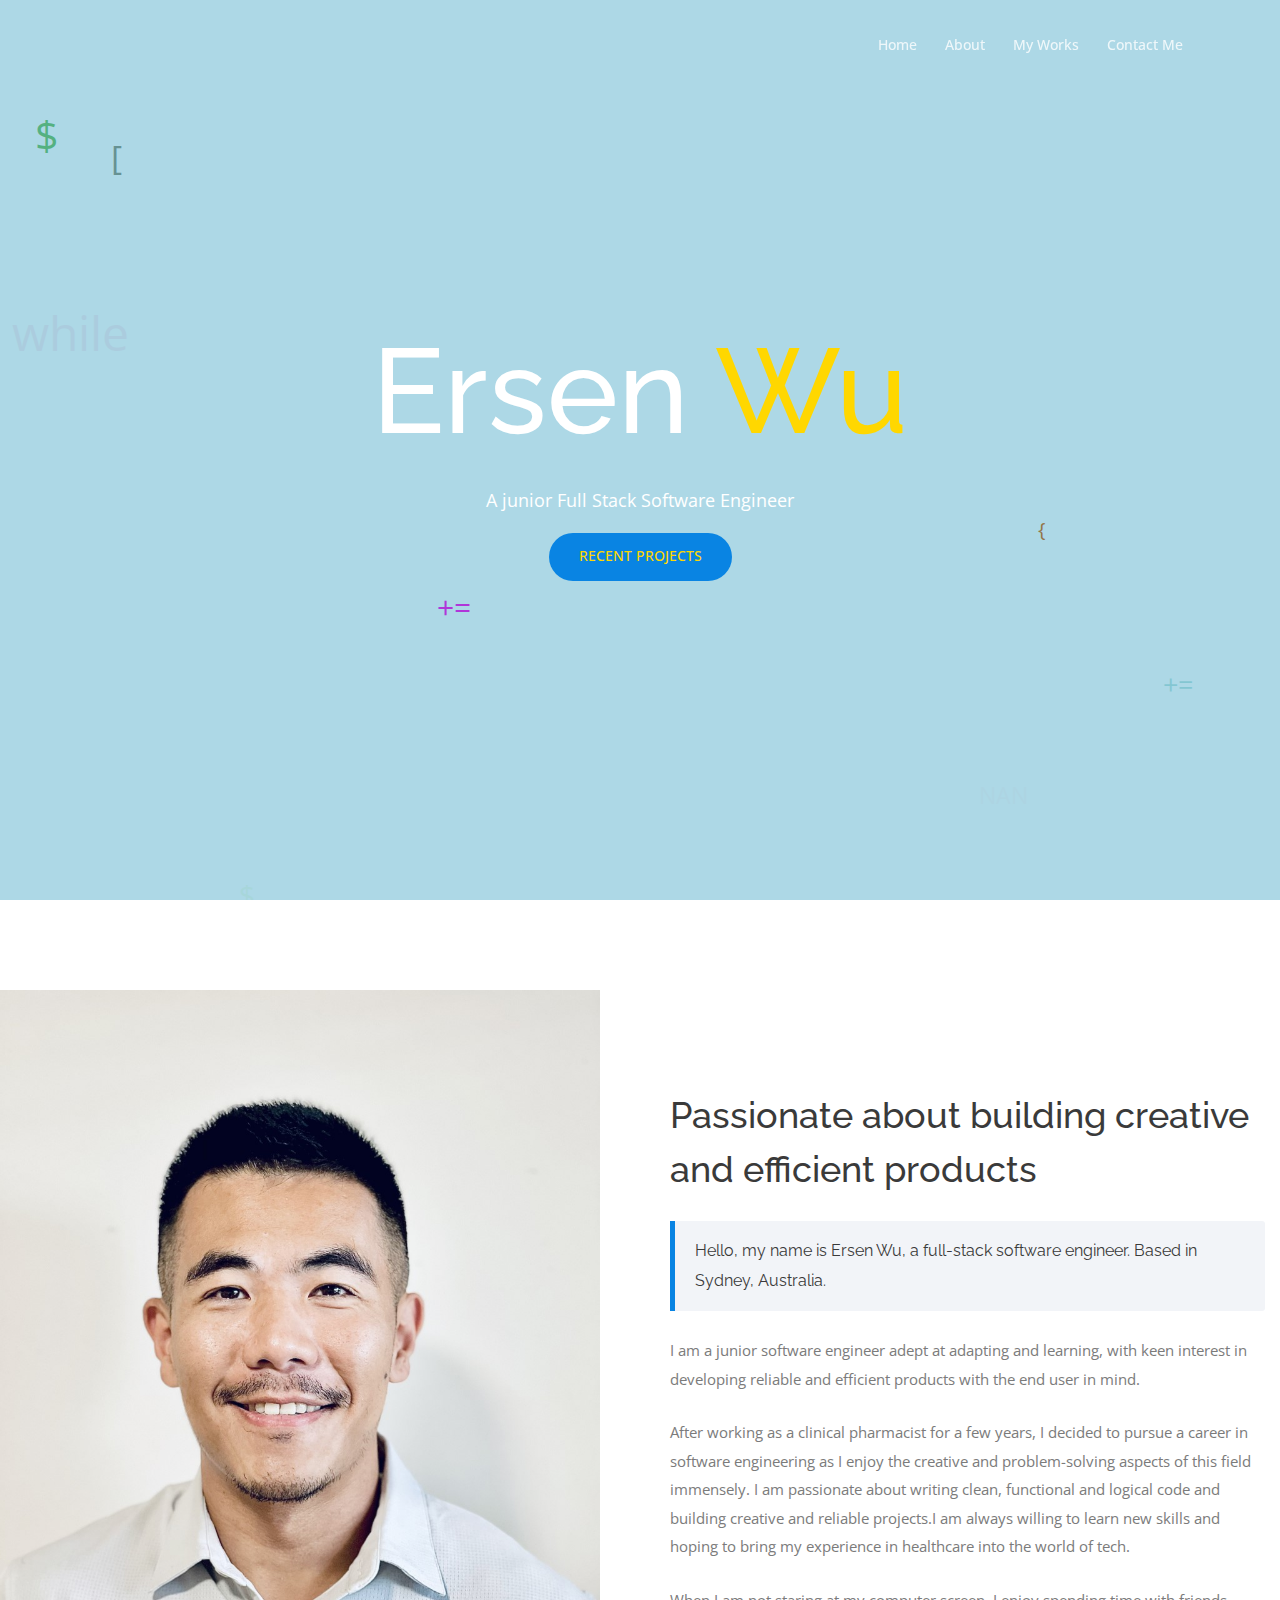
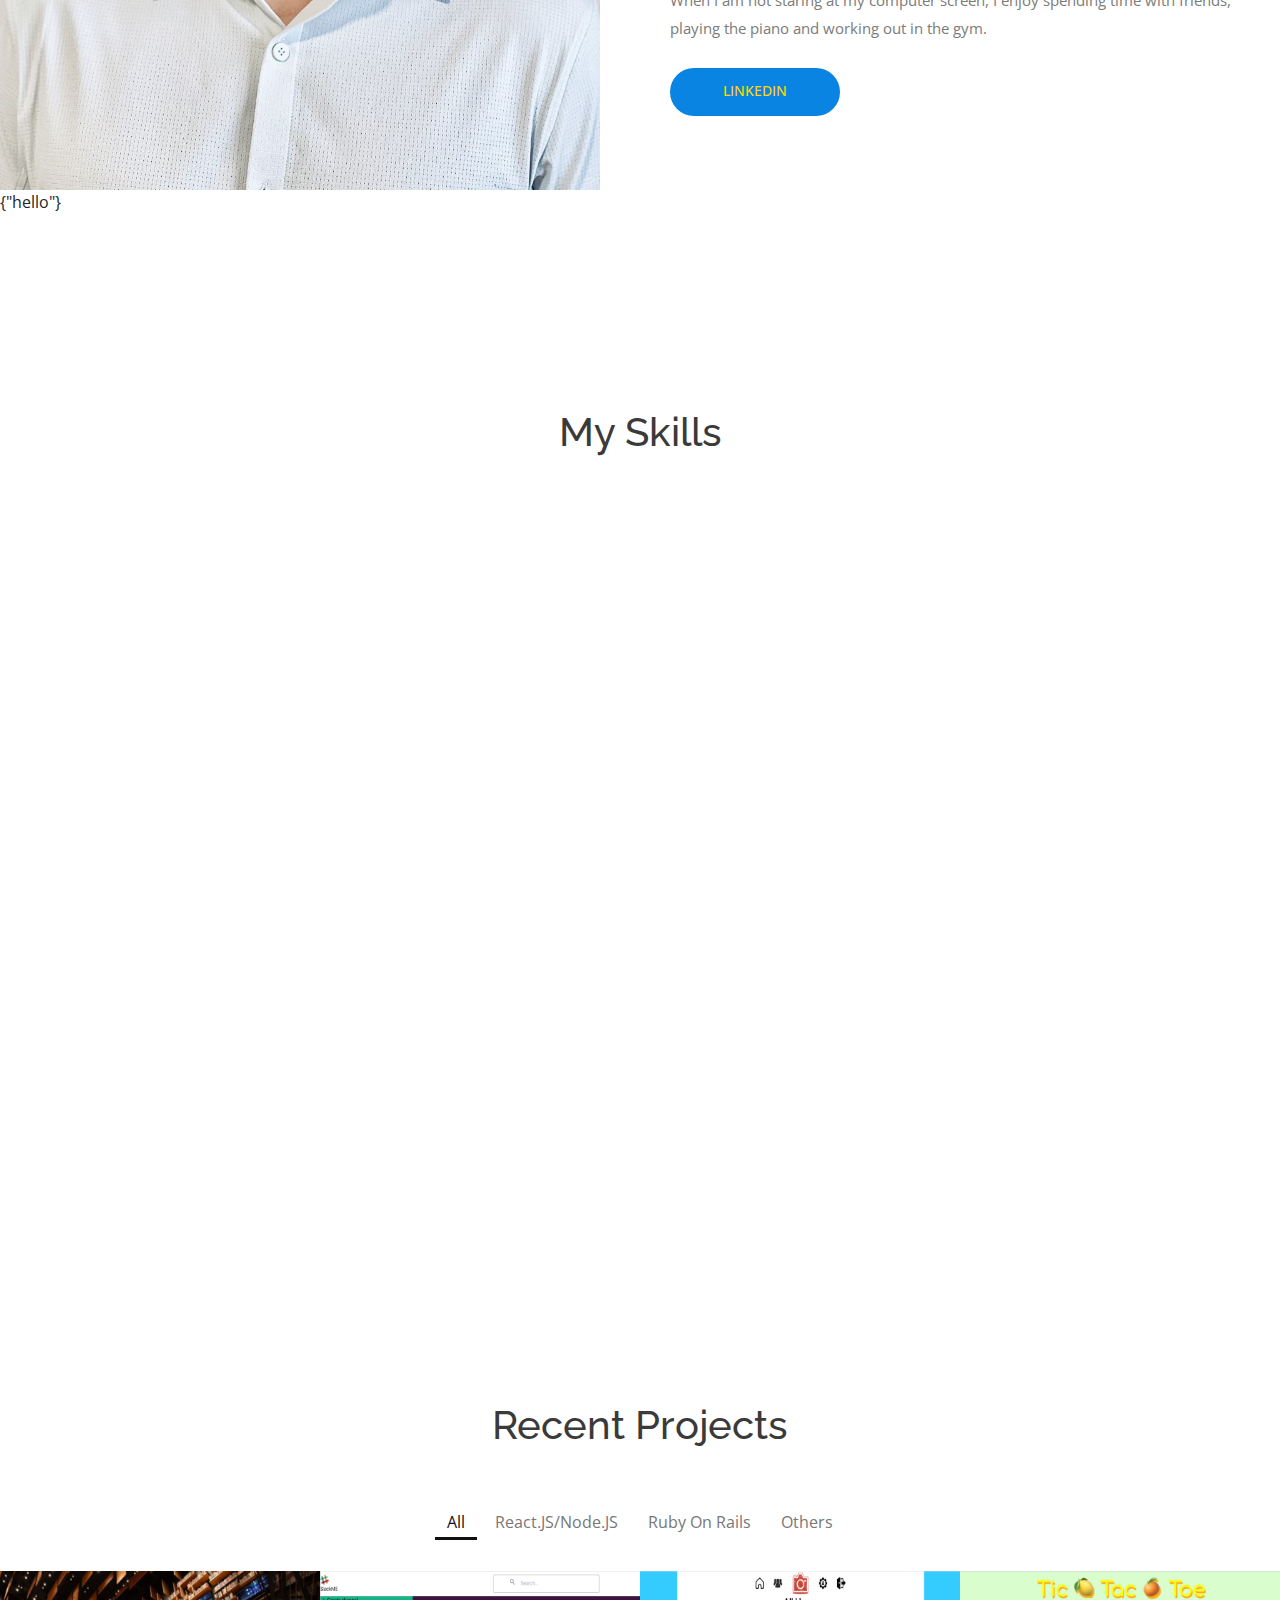
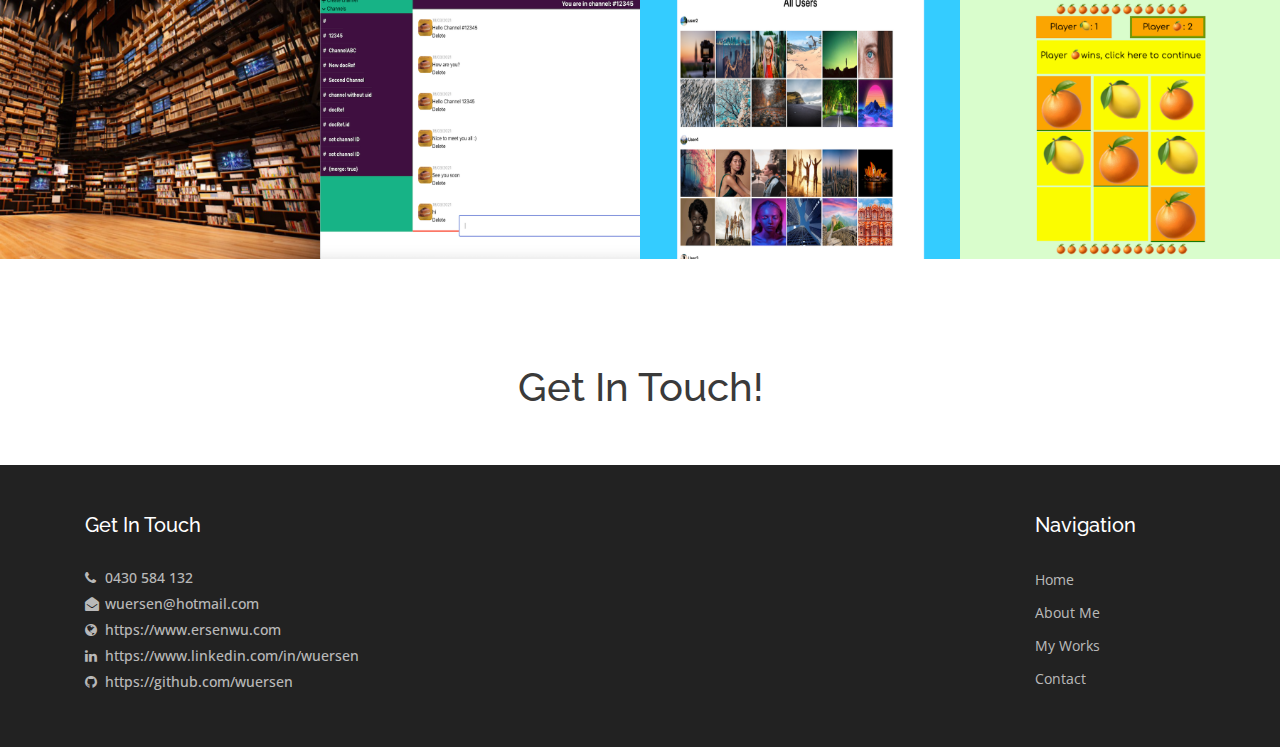
==== commit a2486983: "sun" ====
--- a/index.html
+++ b/index.html
@@ -80,11 +80,11 @@
     <!-- ***** Wellcome Area Start ***** -->
     <section class="welcome_area fullwidth clearfix bg-overlay1by3" style="background-image: url(img/bg-img/welcome)" id="home">
 
-        <canvas id="snow-2"></canvas>
-        <div class="snow-content-text-2">
+
+        <div class="snow-content-text-2" id="ErsenWu">
             <div class="container h-100">
-                <div class="row h-100 align-items-center">
-                    <div class="col-12">
+                <div class="row h-100 align-items-center" id="ErsenWu">
+                    <div class="col-12" >
                         <div class="welcome-text text-center" data-animation="fadeInUp" data-duration="500ms">
                             <h2  class="animate__animated animate__fadeInUpBig" id="name">Ersen <span class="wu">Wu</span></h2>
                             <p>A junior Full Stack Software Engineer </p>
@@ -469,7 +469,9 @@
     <!-- All Plugins js -->
     <script src="js/plugins/plugins.js"></script>
     <script src="js/classy-nav.js"></script>
-    <script src="js/plugins/snow.js"></script>
+    <script src="js/plugins/ErsenWu.js"></script>
+
+
     <!-- Active js -->
     <script src="js/active.js"></script>
 </body>
--- a/style.css
+++ b/style.css
@@ -3145,3 +3145,12 @@
 .social_share_area > a > i:hover {
     background-color: #2ecc71;
 }
+
+#ErsenWu{
+  background-color: lightblue;
+}
+
+#home{
+  background-color: lightblue;
+  
+}
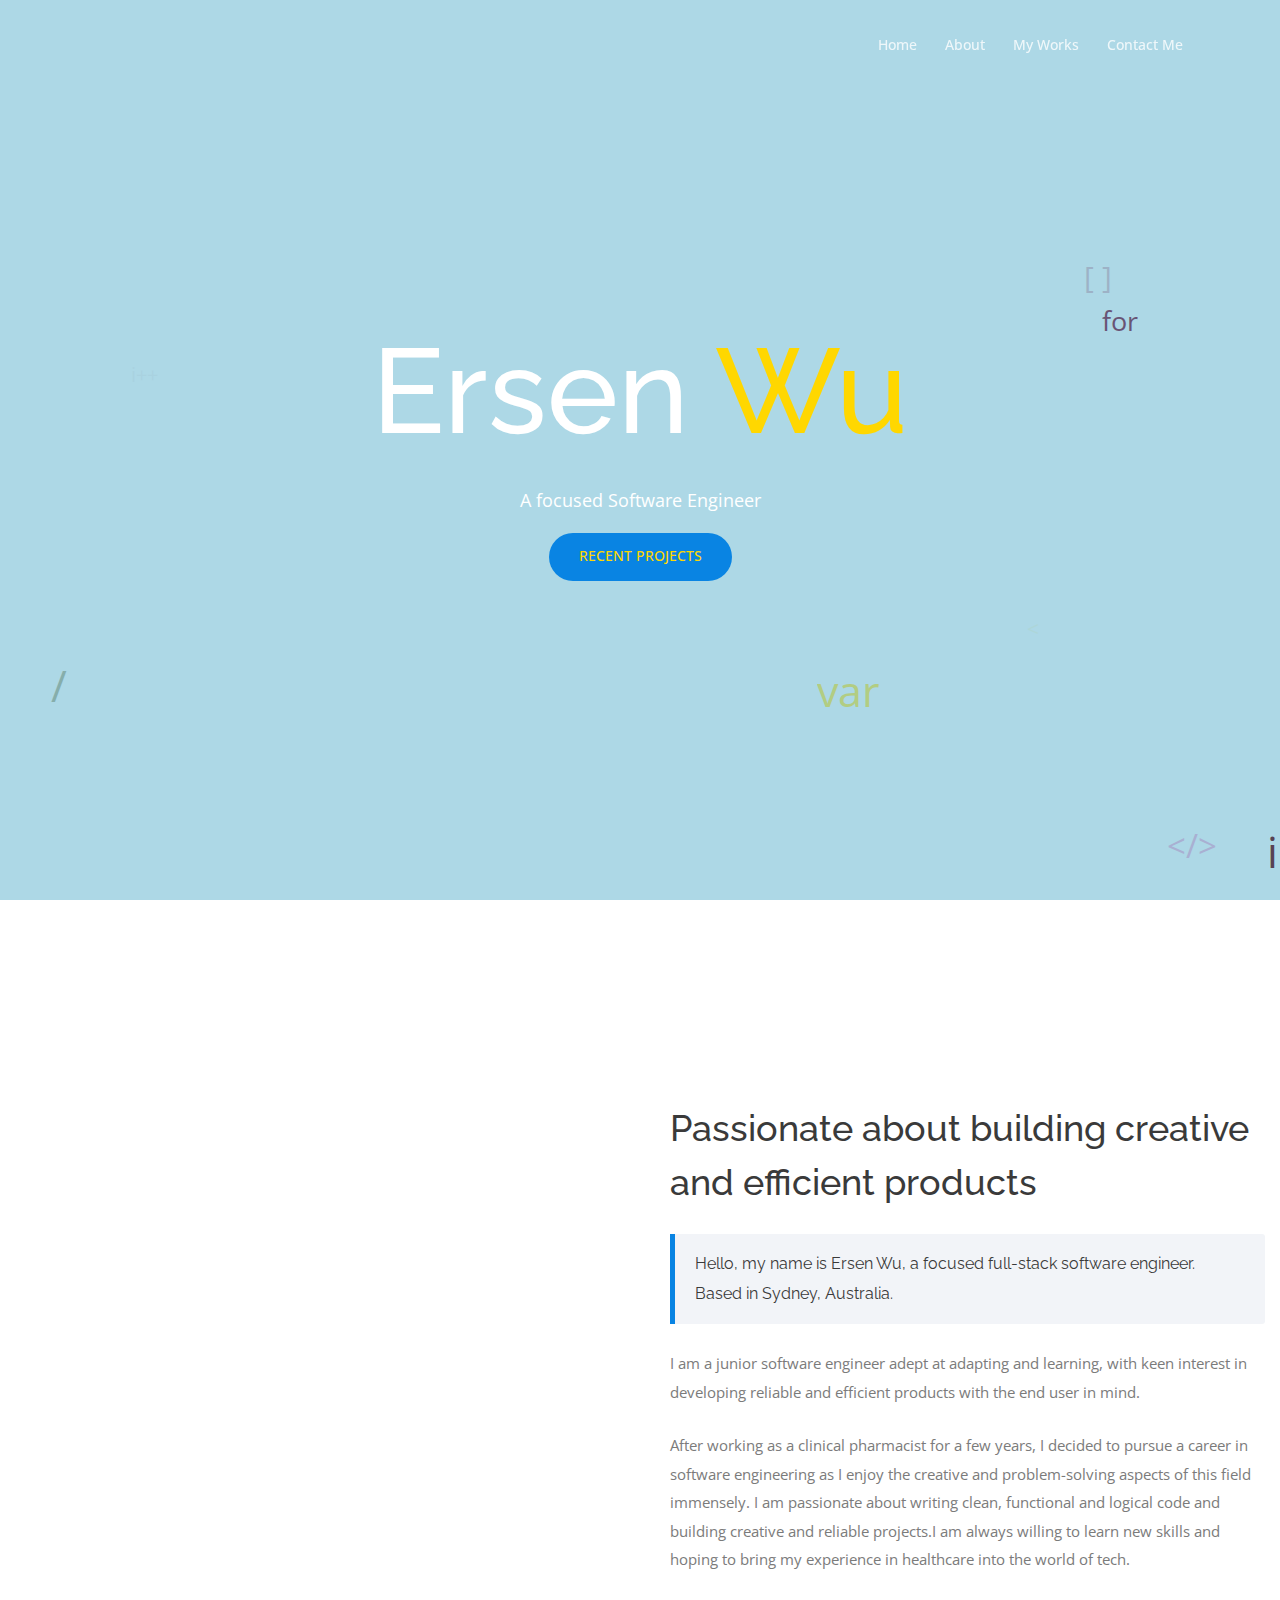
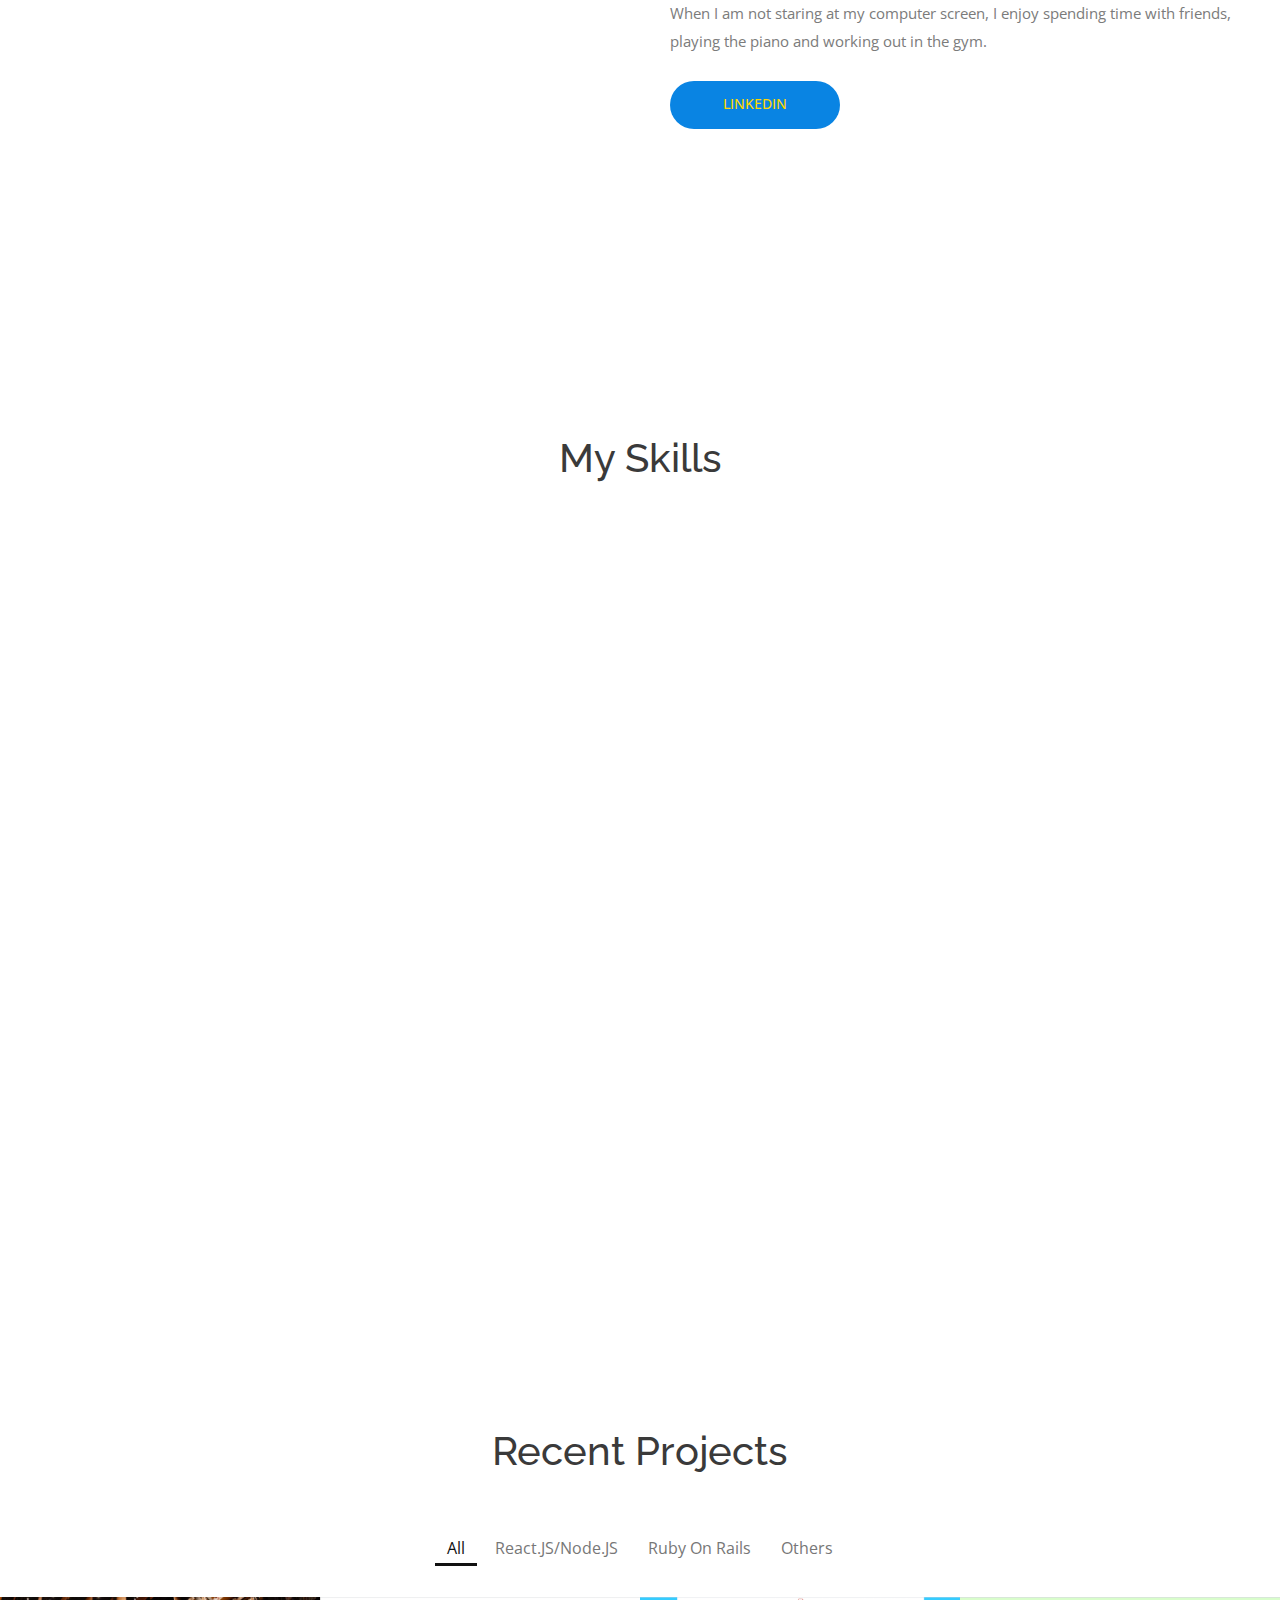
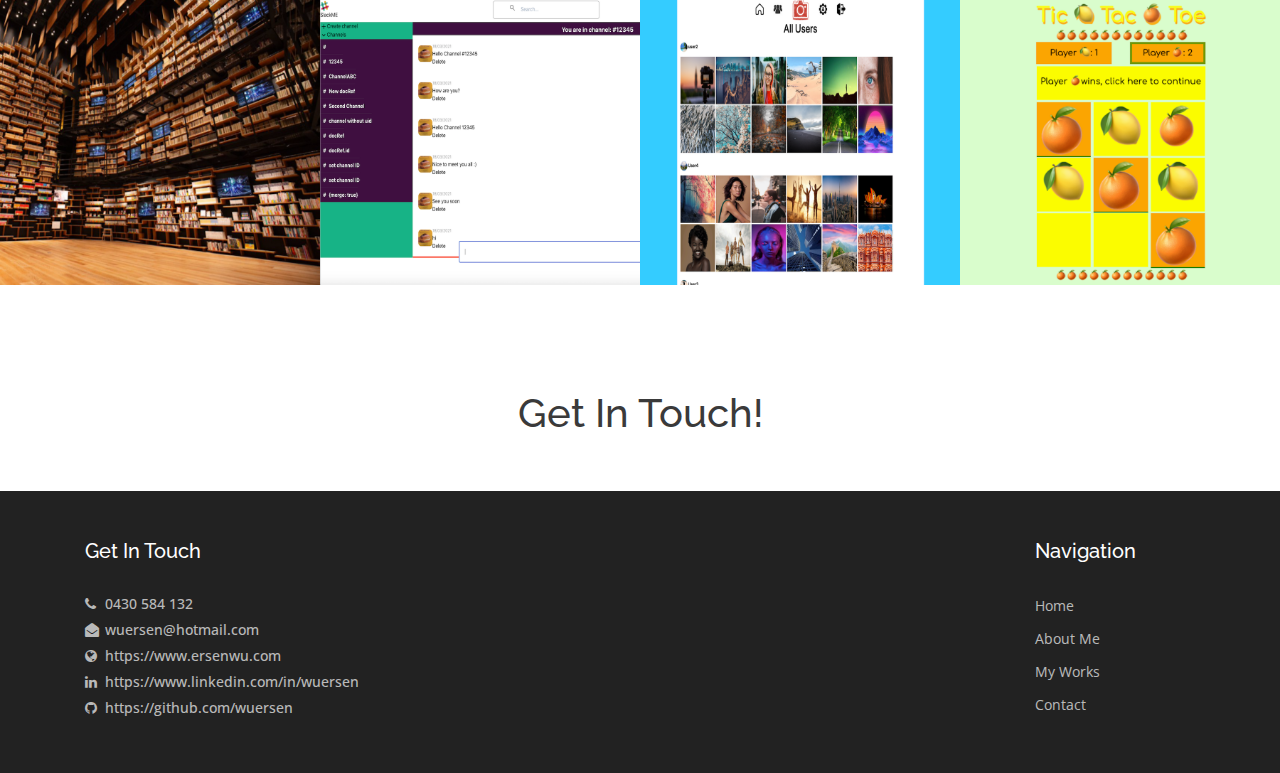
==== commit fe717e0f: "mon1" ====
--- a/index.html
+++ b/index.html
@@ -87,7 +87,7 @@
                     <div class="col-12" >
                         <div class="welcome-text text-center" data-animation="fadeInUp" data-duration="500ms">
                             <h2  class="animate__animated animate__fadeInUpBig" id="name">Ersen <span class="wu">Wu</span></h2>
-                            <p>A junior Full Stack Software Engineer </p>
+                            <p>A focused Software Engineer </p>
                             <a href="#work" class="blink-btn">Recent Projects</a>
                         </div>
                     </div>
@@ -101,14 +101,16 @@
     <section class="about-area clearfix section_padding_90_100 d-lg-flex align-items-center" id="about">
         <!-- About Image -->
         <div class="about-thumbnail-area">
-            <img height="500px" width="600px" src="img/bg-img/LinkPic.jpg" alt="">
-            <div class="nextToPic"nextToPic> {"hello"} </div>
+           <div class="single-service text-center wow fadeInUp" data-wow-delay="0.2s">
+             <img height="500px" width="600px" src="img/bg-img/LinkPic.jpg" data-wow-delay="1.2s" alt="profile picture">
+          </div>
+        
         </div>
         <!-- About Content Area -->
         <div class="about--content-area">
             <div class="about-text">
                 <h2>Passionate about building creative and efficient products</h2>
-                <h6>Hello, my name is Ersen Wu, a full-stack software engineer. Based in Sydney, Australia.</h6>
+                <h6>Hello, my name is Ersen Wu, a focused full-stack software engineer. Based in Sydney, Australia.</h6>
                 <p class="mb-40 mt-20">I am a junior software engineer adept at adapting and learning, with keen interest in developing reliable and efficient products with the end user in mind.
                 </p>
                 <p class="mb-40 mt-20">After working as a clinical pharmacist for a few years, I decided to pursue a career in software engineering as I enjoy the creative and problem-solving aspects of this field immensely. I am passionate about writing clean, functional and logical code and building creative and reliable projects.I am always willing to learn new skills and hoping to bring my experience in healthcare into the world of tech.
--- a/style.css
+++ b/style.css
@@ -3152,5 +3152,5 @@
 
 #home{
   background-color: lightblue;
-  
-}
+
+}
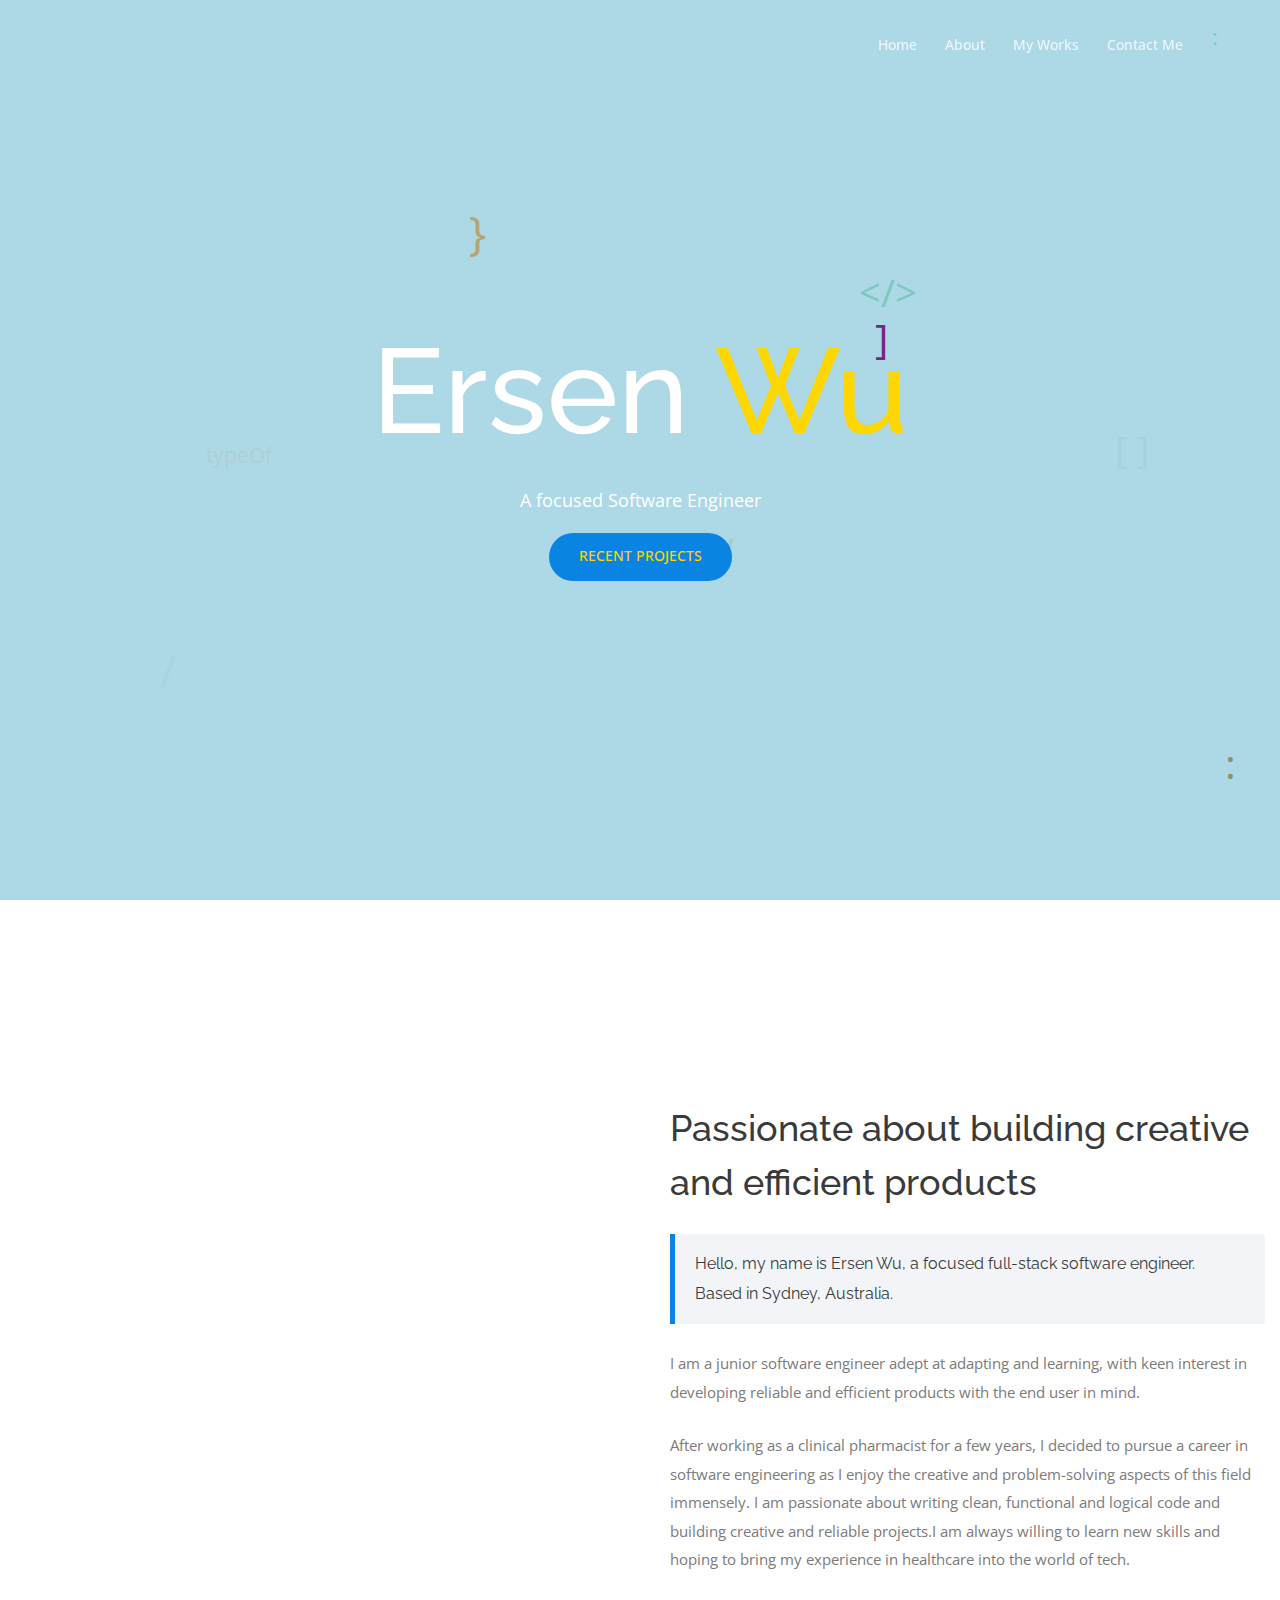
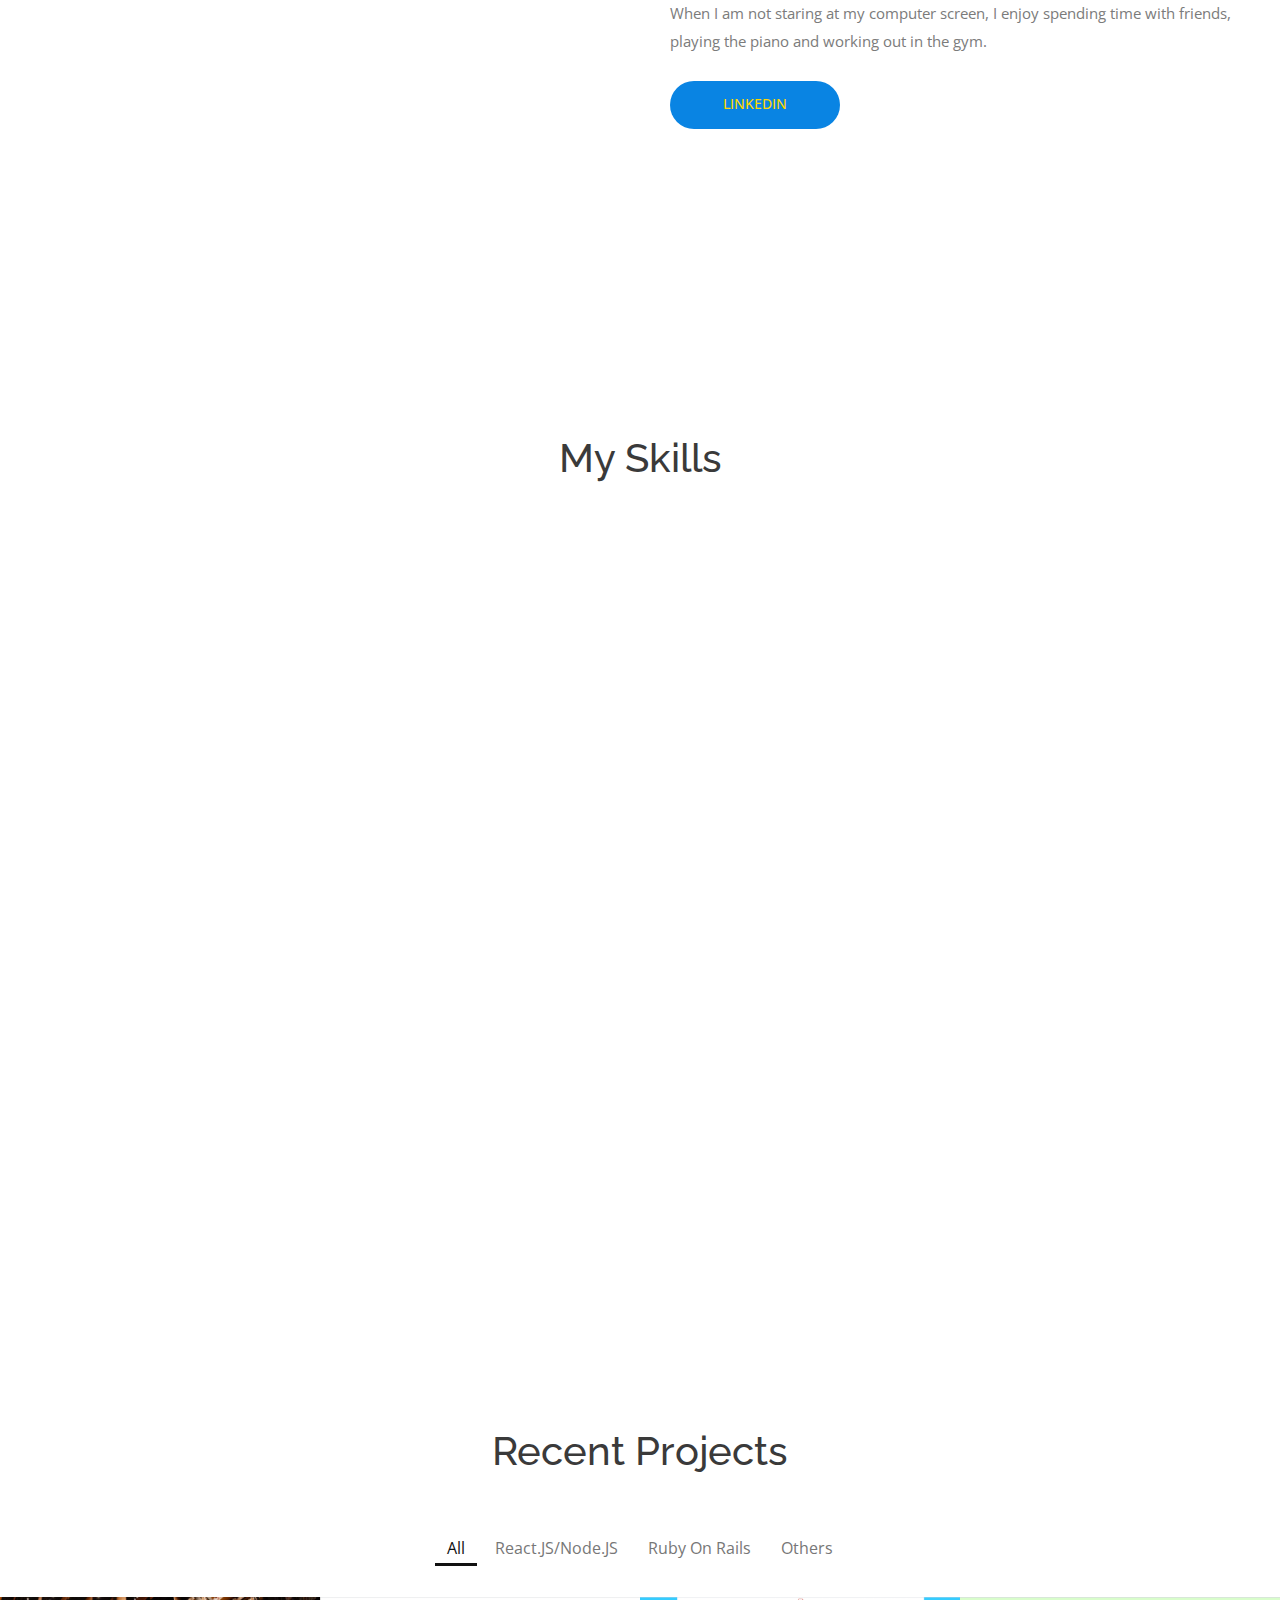
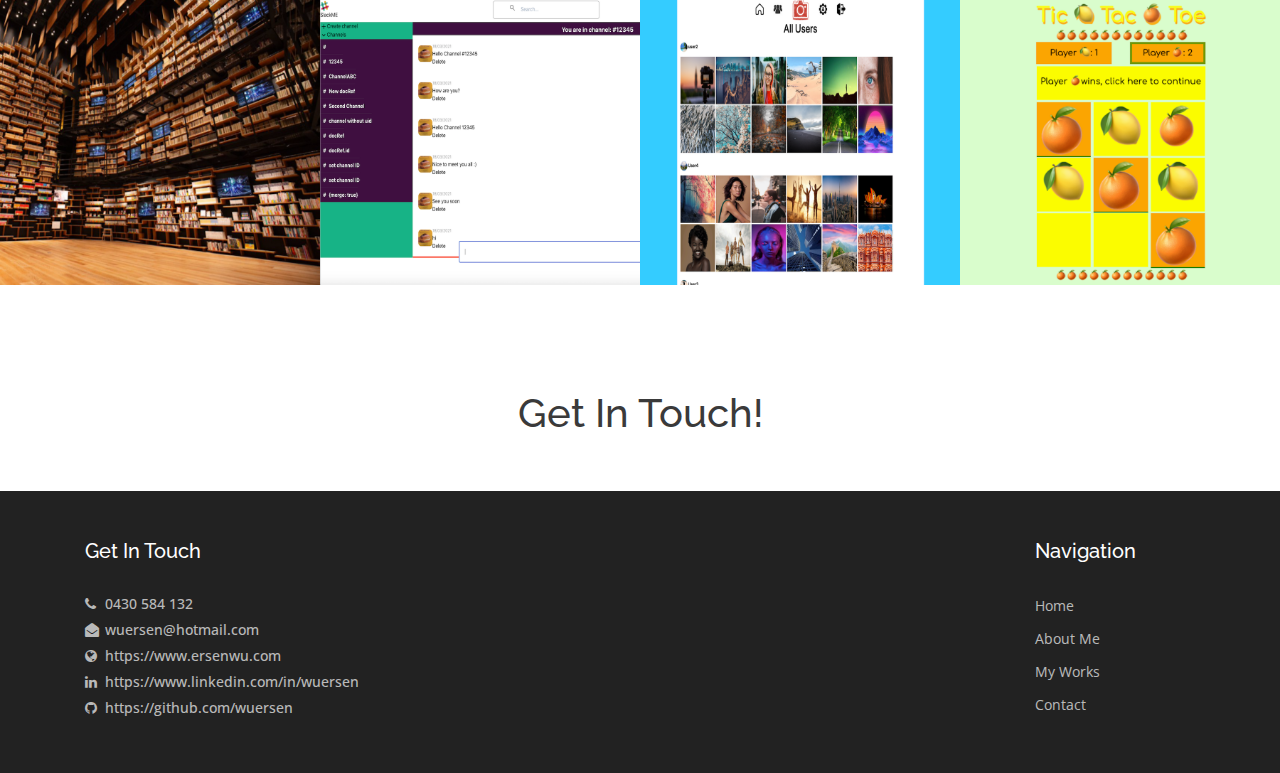
==== commit 64b77554: "tue" ====
--- a/index.html
+++ b/index.html
@@ -104,7 +104,7 @@
            <div class="single-service text-center wow fadeInUp" data-wow-delay="0.2s">
              <img height="500px" width="600px" src="img/bg-img/LinkPic.jpg" data-wow-delay="1.2s" alt="profile picture">
           </div>
-        
+          
         </div>
         <!-- About Content Area -->
         <div class="about--content-area">
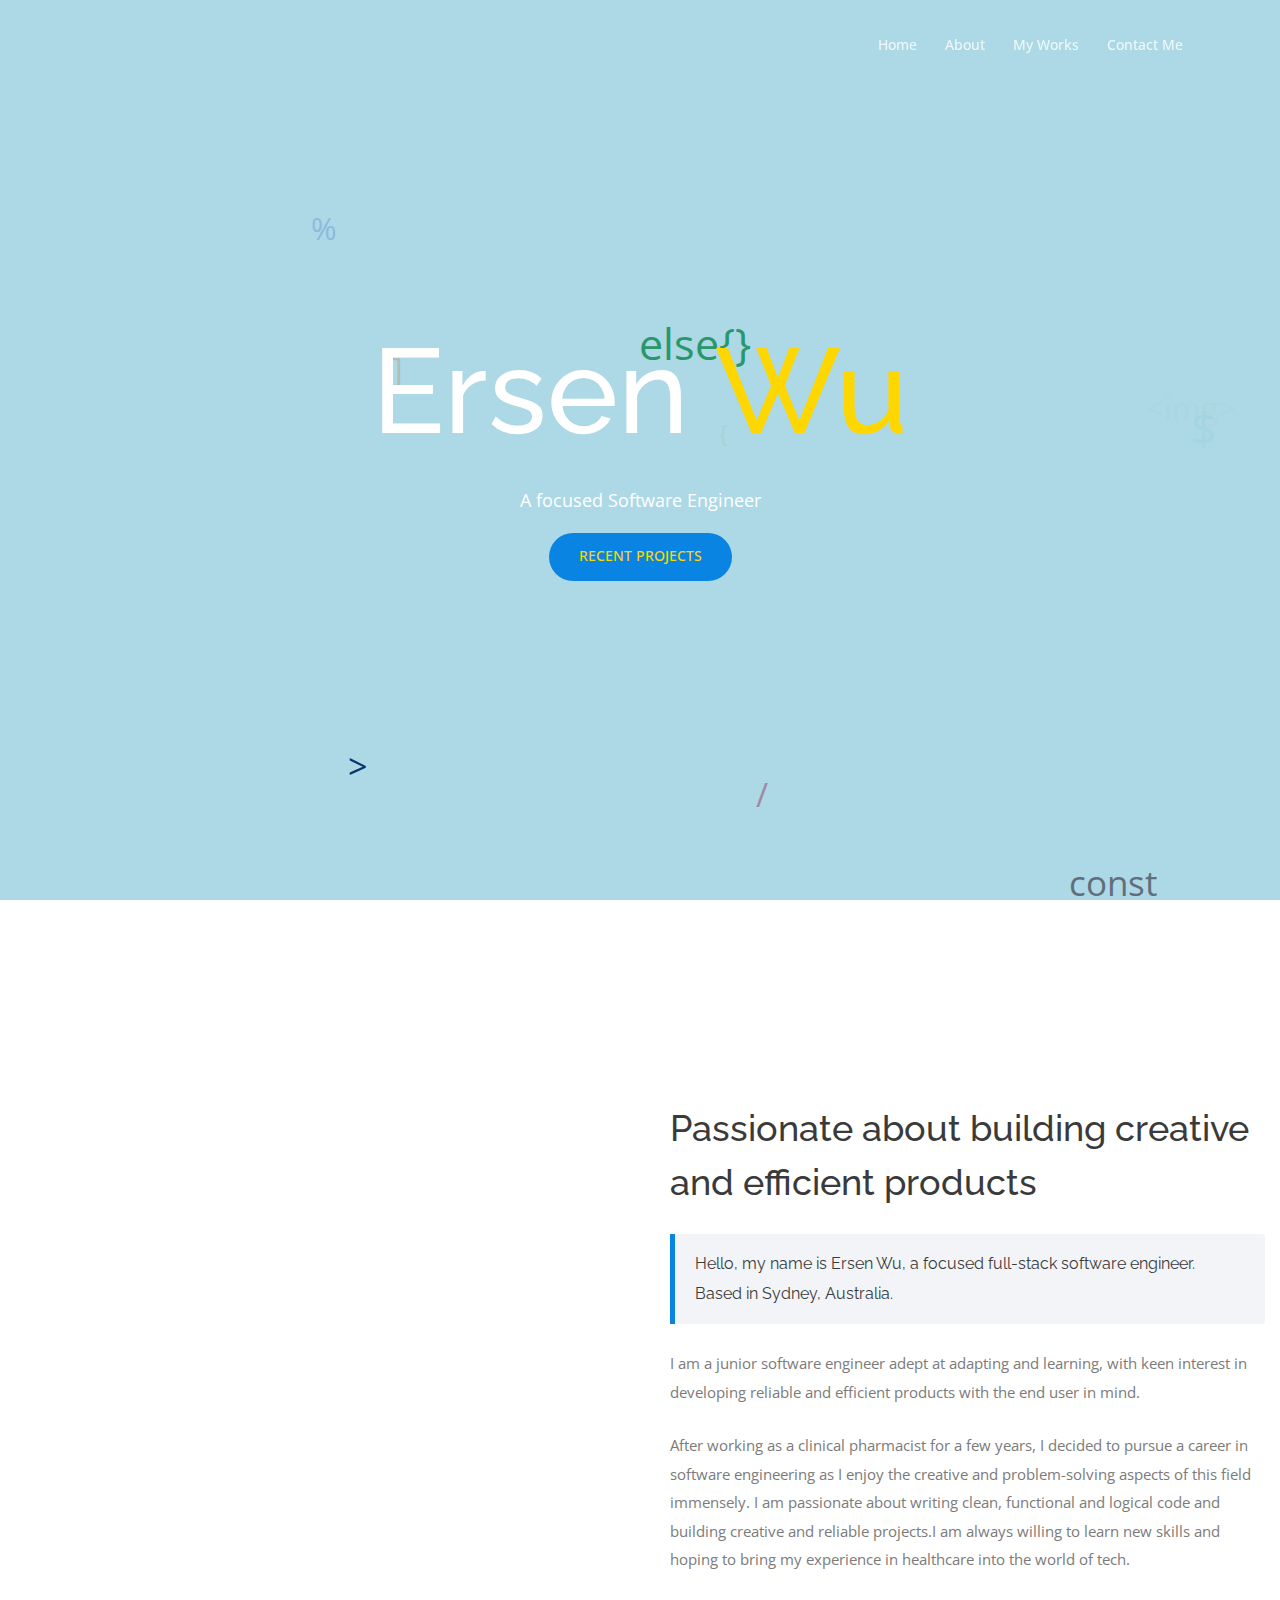
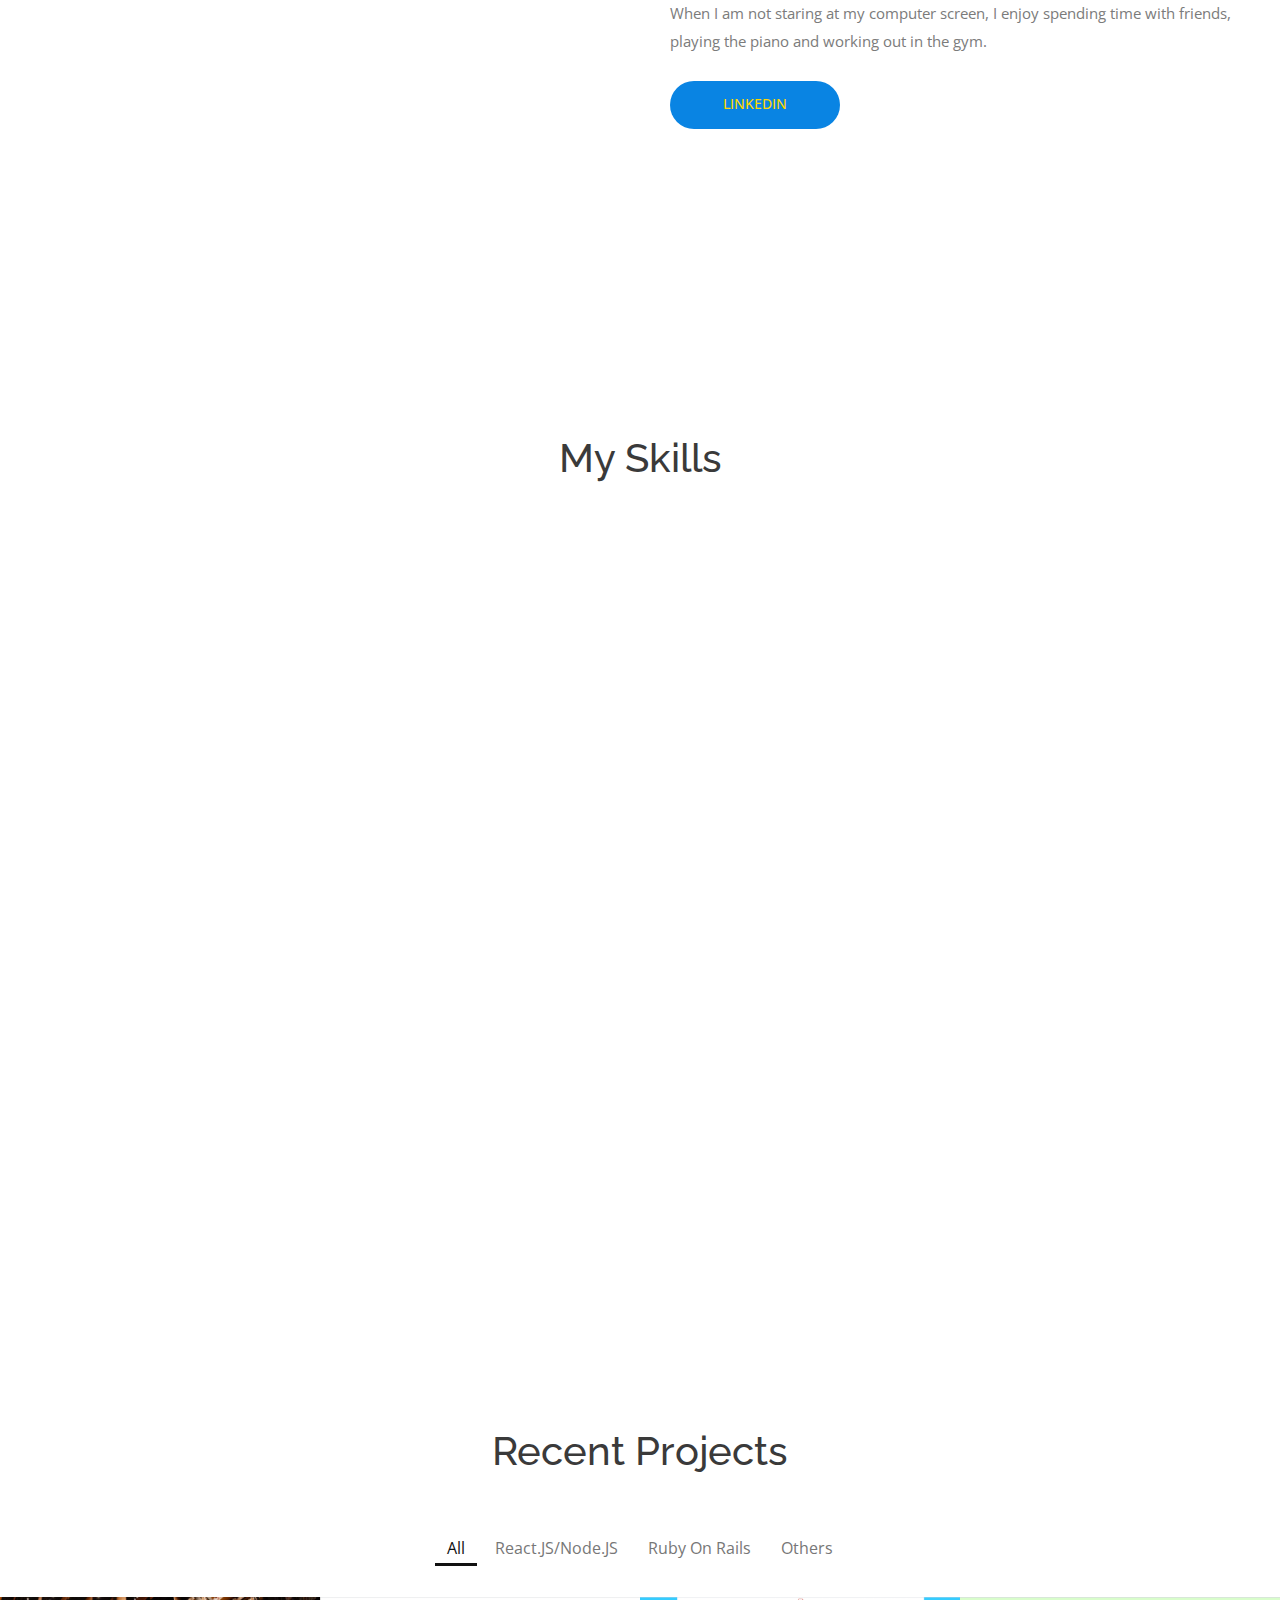
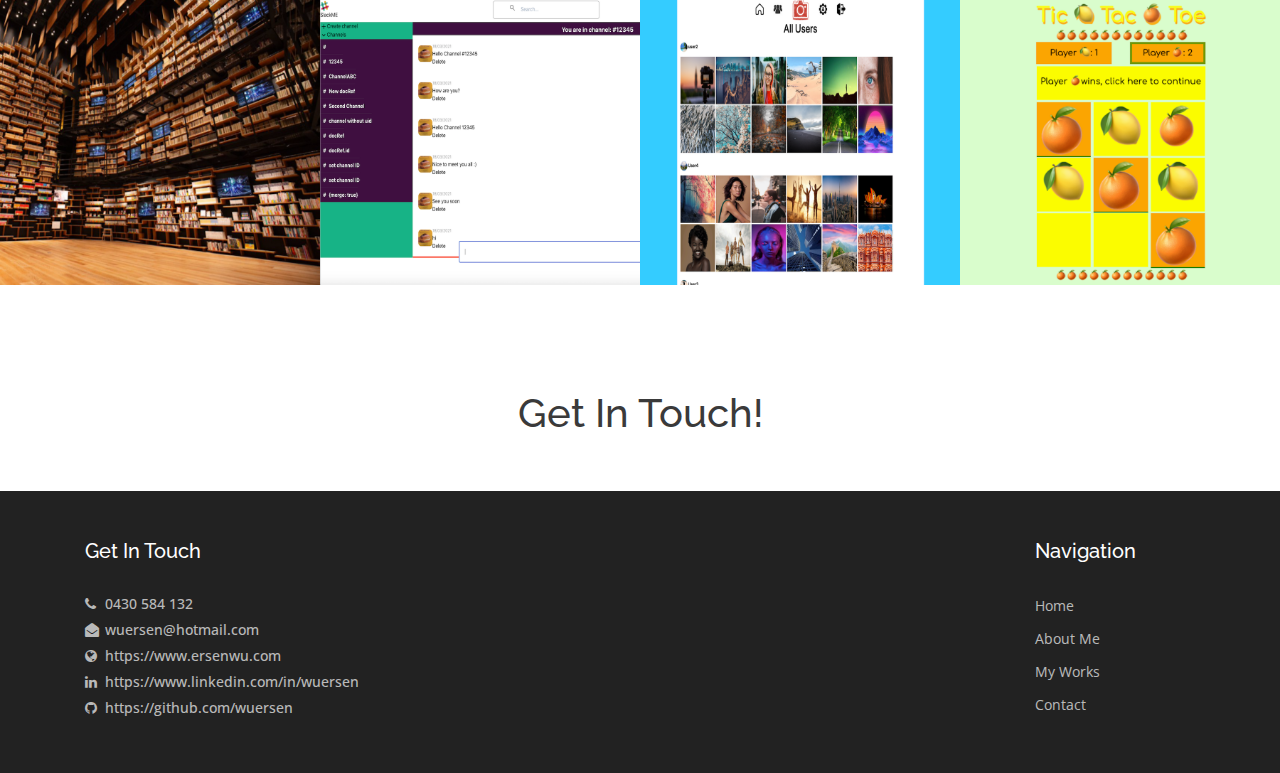
==== commit 9dcefdbd: "rubyLogo" ====
--- a/index.html
+++ b/index.html
@@ -104,7 +104,7 @@
            <div class="single-service text-center wow fadeInUp" data-wow-delay="0.2s">
              <img height="500px" width="600px" src="img/bg-img/LinkPic.jpg" data-wow-delay="1.2s" alt="profile picture">
           </div>
-          
+
         </div>
         <!-- About Content Area -->
         <div class="about--content-area">
@@ -222,7 +222,7 @@
                 <!-- Single Service Start -->
                 <div class="col-12 col-sm-6 col-lg-2">
                     <div class="single-service text-center wow fadeInUp" data-wow-delay="1.2s">
-                      <img src="img/icons/Ruby.png" alt="">
+                      <img src="img/icons/ruby.png" alt="">
                         <h5>Ruby</h5>
                     </div>
                 </div>
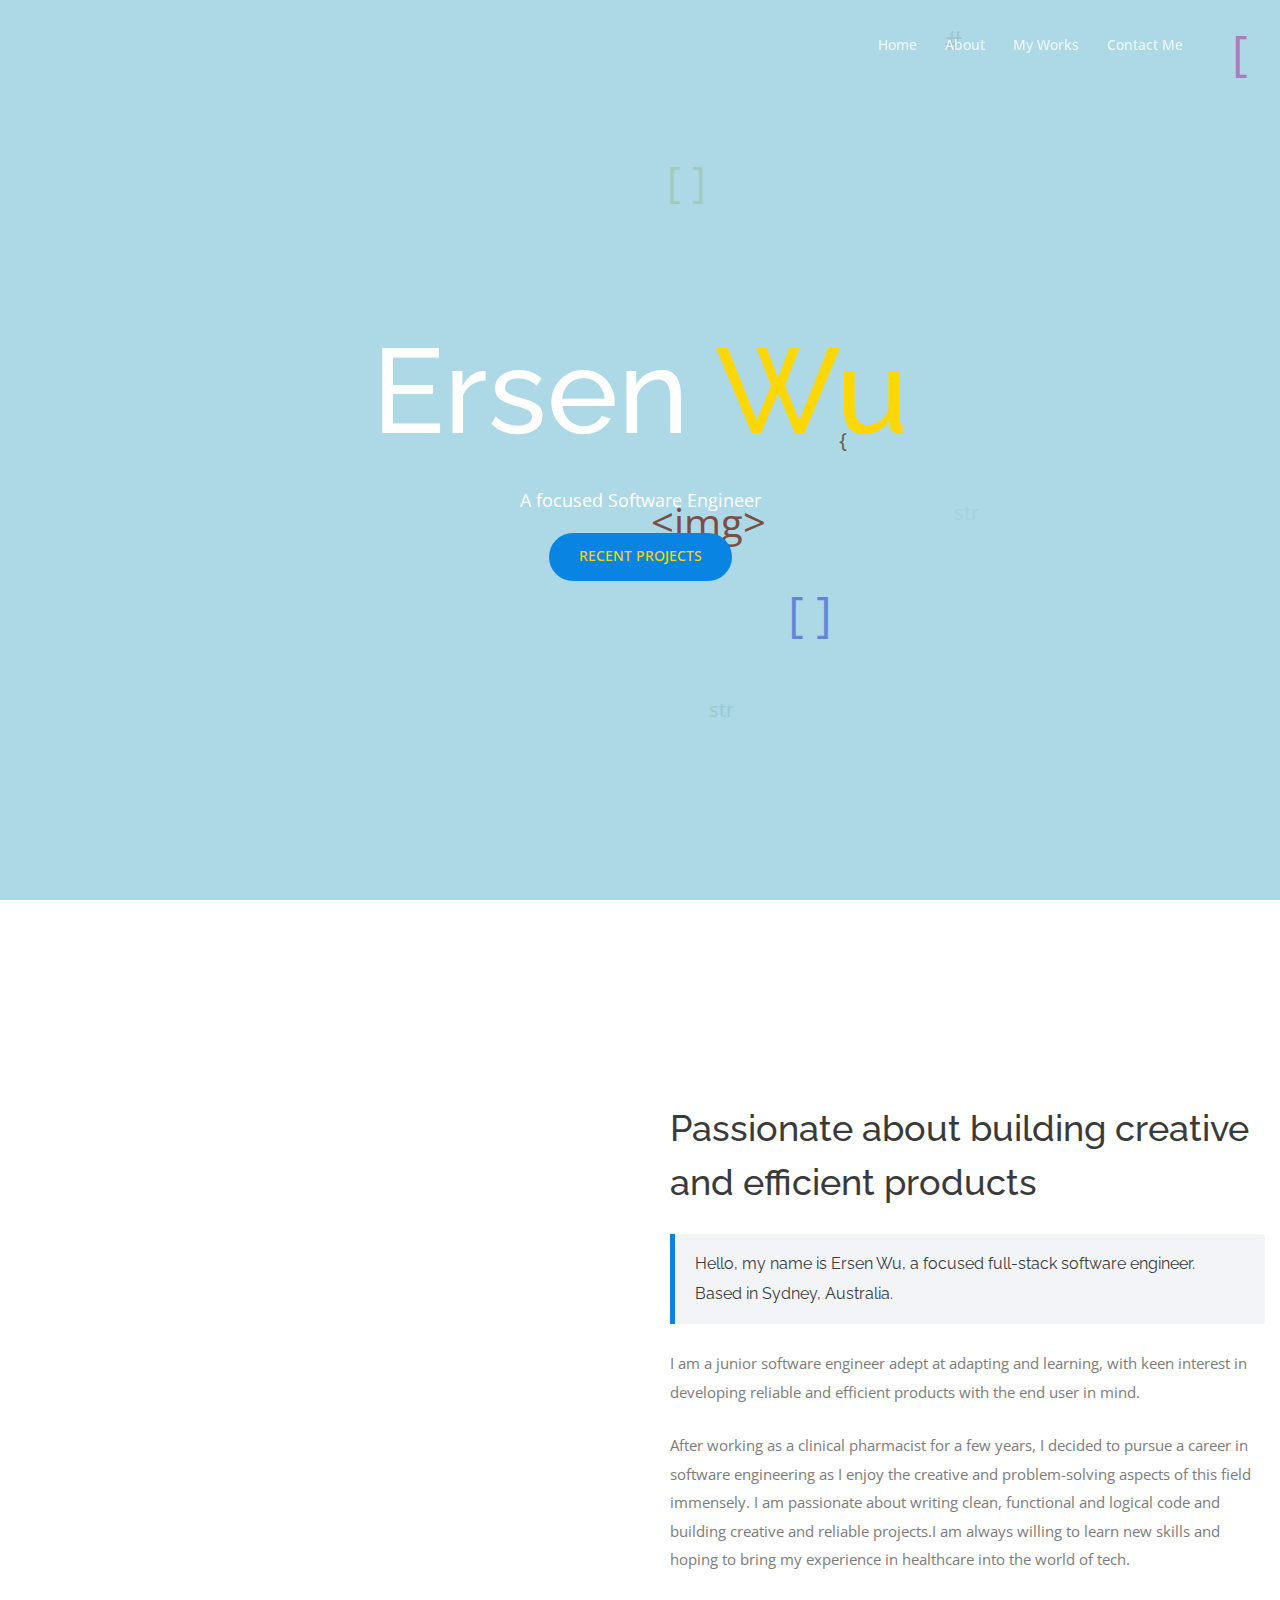
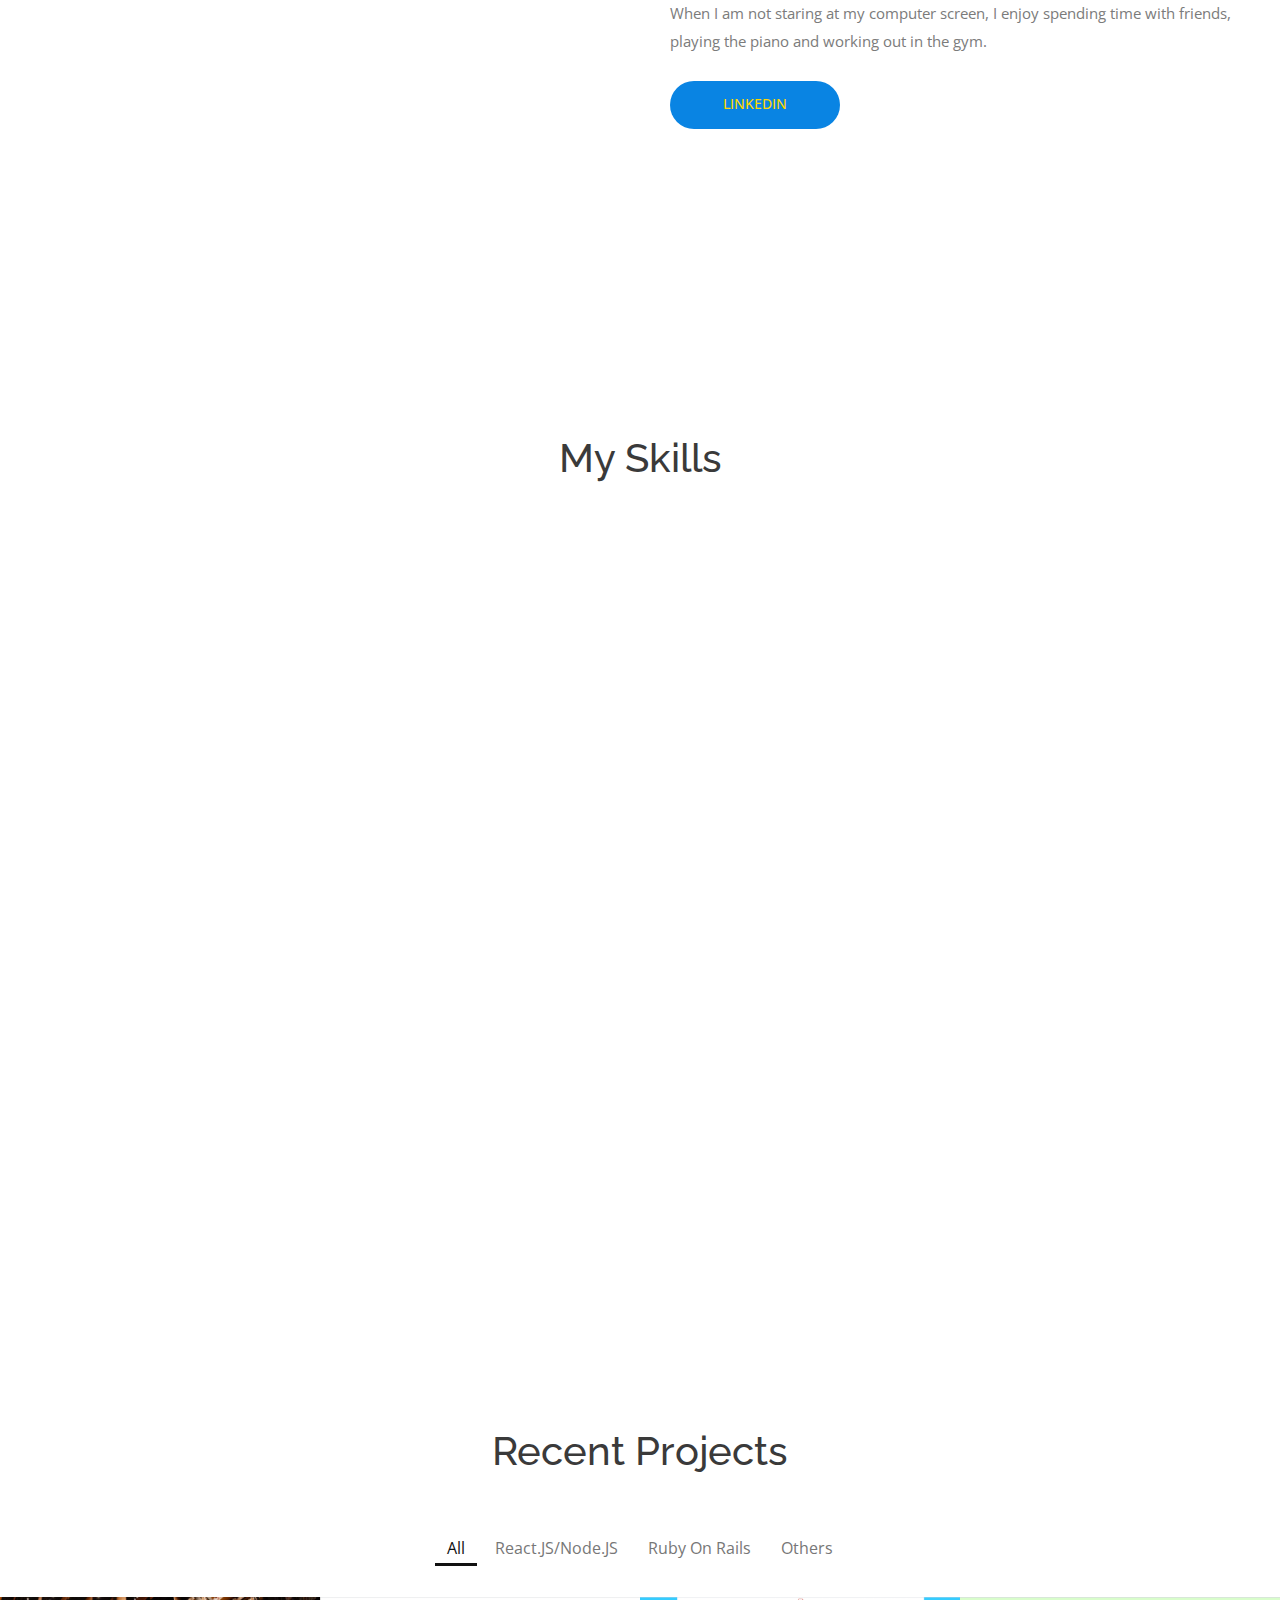
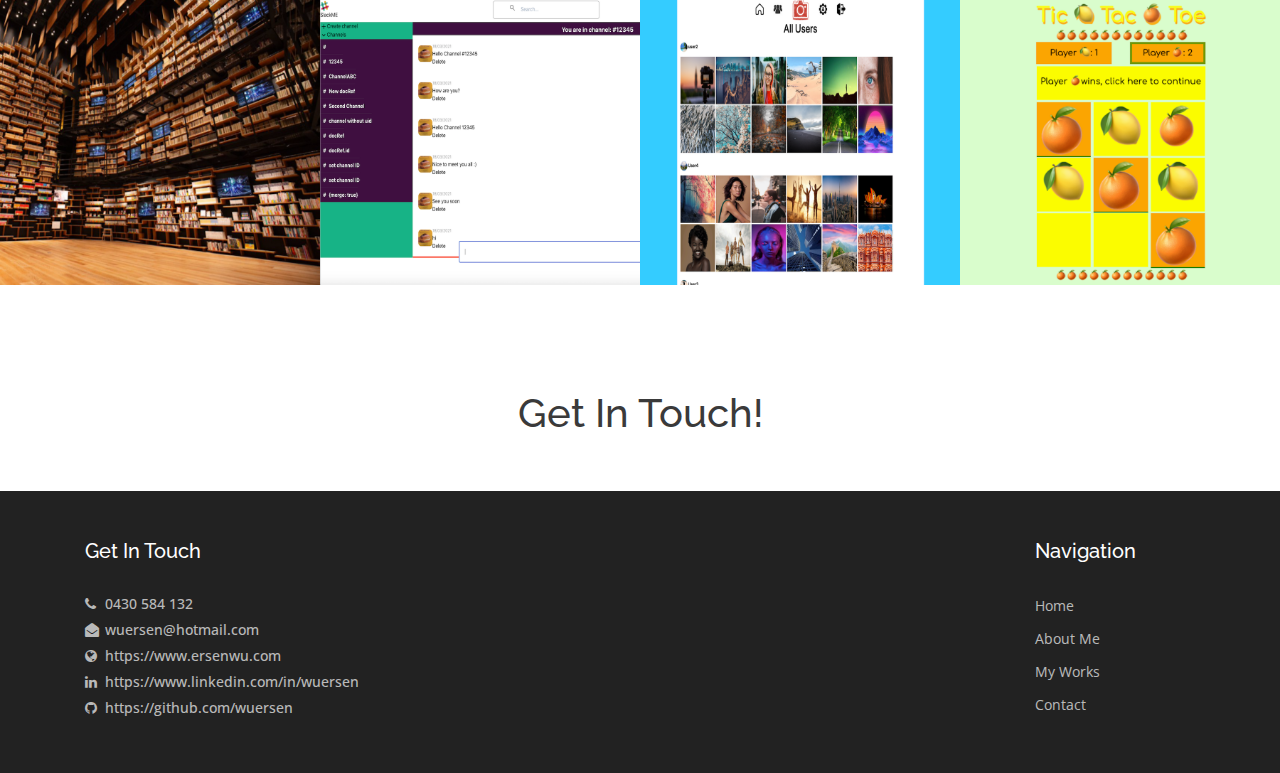
==== commit 6fc19843: "iconsFixed@media" ====
--- a/index.html
+++ b/index.html
@@ -128,7 +128,7 @@
     <!-- ***** Our Service Area Start ***** -->
     <section class="our-service-area bg-white section_padding_90_50 clearfix">
         <div class="container">
-            <div class="row">
+            <div class="row" id="my__skills">
                 <div class="col-12">
                     <!-- Heading Text -->
                     <div class="section-heading text-center">
@@ -139,28 +139,28 @@
 
             <div class="row">
                 <!-- Single Service Start -->
-                <div class="col-12 col-sm-6 col-lg-2">
+                <div class="col-12 col-sm-6 col-lg-2" id="skill__icon">
                     <div class="single-service text-center wow fadeInUp" data-wow-delay="0.2s">
                         <img src="img/icons/iconReact.png" alt="">
                         <h5>React</h5>
                     </div>
                 </div>
                 <!-- Single Service Start -->
-                <div class="col-12 col-sm-6 col-lg-2">
+                <div class="col-12 col-sm-6 col-lg-2" id="skill__icon">
                     <div class="single-service text-center wow fadeInUp" data-wow-delay="0.4s">
                         <img src="img/icons/iconJS.png" alt="">
                         <h5>JavaScript</h5>
                     </div>
                 </div>
                 <!-- Single Service Start -->
-                <div class="col-12 col-sm-6 col-lg-2">
+                <div class="col-12 col-sm-6 col-lg-2" id="skill__icon">
                     <div class="single-service text-center wow fadeInUp" data-wow-delay="1.2s">
                       <img src="img/icons/jQuery.png" alt="">
                         <h5>jQuery</h5>
                     </div>
                 </div>
                 <!-- Single Service Start -->
-                <div class="col-12 col-sm-6 col-lg-2">
+                <div class="col-12 col-sm-6 col-lg-2" id="skill__icon">
                     <div class="single-service text-center wow fadeInUp" data-wow-delay="0.6s">
                           <img src="img/icons/node.js.png" alt="">
                         <h5>Node.JS</h5>
@@ -168,7 +168,7 @@
                 </div>
 
                 <!-- Single Service Start -->
-                <div class="col-12 col-sm-6 col-lg-2">
+                <div class="col-12 col-sm-6 col-lg-2" id="skill__icon">
                     <div class="single-service text-center wow fadeInUp" data-wow-delay="0.8s">
                       <img src="img/icons/html.png" alt="">
 
@@ -177,7 +177,7 @@
                     </div>
                 </div>
                 <!-- Single Service Start -->
-                <div class="col-12 col-sm-6 col-lg-2">
+                <div class="col-12 col-sm-6 col-lg-2" id="skill__icon">
                     <div class="single-service text-center wow fadeInUp" data-wow-delay="1s">
                         <img src="img/icons/CSS3.png" alt="">
                         <h5>CSS3</h5>
@@ -185,84 +185,84 @@
                     </div>
                 </div>
                 <!-- Single Service Start -->
-                <div class="col-12 col-sm-6 col-lg-2">
+                <div class="col-12 col-sm-6 col-lg-2" id="skill__icon">
                     <div class="single-service text-center wow fadeInUp" data-wow-delay="1.2s">
                       <img src="img/icons/MongoDB.png" alt="">
                         <h5>MongoDB</h5>
                     </div>
                 </div>
                 <!-- Single Service Start -->
-                <div class="col-12 col-sm-6 col-lg-2">
-                    <div class="single-service text-center wow fadeInUp" data-wow-delay="1.2s">
-                      <img class="expressjs" src="img/icons/expressjs.png" alt="">
+                <div class="col-12 col-sm-6 col-lg-2" id="skill__icon">
+                    <div class="single-service text-center wow fadeInUp" data-wow-delay="1.2s">
+                      <img src="img/icons/express_js.png" alt="">
                         <h5>Express</h5>
                     </div>
                 </div>
                 <!-- Single Service Start -->
-                <div class="col-12 col-sm-6 col-lg-2">
+                <div class="col-12 col-sm-6 col-lg-2" id="skill__icon">
                     <div class="single-service text-center wow fadeInUp" data-wow-delay="1.2s">
                       <img src="img/icons/postgresql.png" alt="">
                         <h5>PostgreSQL</h5>
                     </div>
                 </div>
                 <!-- Single Service Start -->
-                <div class="col-12 col-sm-6 col-lg-2">
+                <div class="col-12 col-sm-6 col-lg-2" id="skill__icon">
                     <div class="single-service text-center wow fadeInUp" data-wow-delay="1.2s">
                       <img src="img/icons/github.png" alt="">
                         <h5>GitHub</h5>
                     </div>
                 </div>
                 <!-- Single Service Start -->
-                <div class="col-12 col-sm-6 col-lg-2">
+                <div class="col-12 col-sm-6 col-lg-2" id="skill__icon">
                     <div class="single-service text-center wow fadeInUp" data-wow-delay="1.2s">
                       <img src="img/icons/vue.png" alt="">
                         <h5>Vue</h5>
                     </div>
                 </div>
                 <!-- Single Service Start -->
-                <div class="col-12 col-sm-6 col-lg-2">
+                <div class="col-12 col-sm-6 col-lg-2" id="skill__icon">
                     <div class="single-service text-center wow fadeInUp" data-wow-delay="1.2s">
                       <img src="img/icons/ruby.png" alt="">
                         <h5>Ruby</h5>
                     </div>
                 </div>
                 <!-- Single Service Start -->
-                <div class="col-12 col-sm-6 col-lg-2">
+                <div class="col-12 col-sm-6 col-lg-2" id="skill__icon">
                     <div class="single-service text-center wow fadeInUp" data-wow-delay="1.2s">
                       <img src="img/icons/rails.png" alt="">
                         <h5>Rails</h5>
                     </div>
                 </div>
                 <!-- Single Service Start -->
-                <div class="col-12 col-sm-6 col-lg-2">
+                <div class="col-12 col-sm-6 col-lg-2" id="skill__icon">
                     <div class="single-service text-center wow fadeInUp" data-wow-delay="1.2s">
                       <img src="img/icons/bootstrap.png" alt="">
                         <h5>Bootstrap</h5>
                     </div>
                 </div>
                 <!-- Single Service Start -->
-                <div class="col-12 col-sm-6 col-lg-2">
+                <div class="col-12 col-sm-6 col-lg-2" id="skill__icon">
                     <div class="single-service text-center wow fadeInUp" data-wow-delay="1.2s">
                       <img src="img/icons/heroku.png" alt="">
                         <h5>Heroku</h5>
                     </div>
                 </div>
                 <!-- Single Service Start -->
-                <div class="col-12 col-sm-6 col-lg-2">
+                <div class="col-12 col-sm-6 col-lg-2" id="skill__icon">
                     <div class="single-service text-center wow fadeInUp" data-wow-delay="1.2s">
                       <img src="img/icons/sass.png" alt="">
                         <h5>Sass</h5>
                     </div>
                 </div>
                 <!-- Single Service Start -->
-                <div class="col-12 col-sm-6 col-lg-2">
+                <div class="col-12 col-sm-6 col-lg-2" id="skill__icon">
                     <div class="single-service text-center wow fadeInUp" data-wow-delay="1.2s">
                       <img src="img/icons/firebase.png" alt="">
                         <h5>Firebase</h5>
                     </div>
                 </div>
                 <!-- Single Service Start -->
-                <div class="col-12 col-sm-6 col-lg-2">
+                <div class="col-12 col-sm-6 col-lg-2" id="skill__icon">
                     <div class="single-service text-center wow fadeInUp" data-wow-delay="1.2s">
                       <img src="img/icons/gql.png" alt="">
                         <h5>GraphQL</h5>
--- a/css/responsive.css
+++ b/css/responsive.css
@@ -232,6 +232,10 @@
 }
 
 @media (min-width: 320px) and (max-width: 767px) {
+    #skill__icon {
+    
+      flex:0 0 32%
+    }
     .classy-navbar {
         padding: 0;
         height: 70px;
@@ -620,4 +624,4 @@
     #clock {
         font-size: 30px;
     }
-}+}
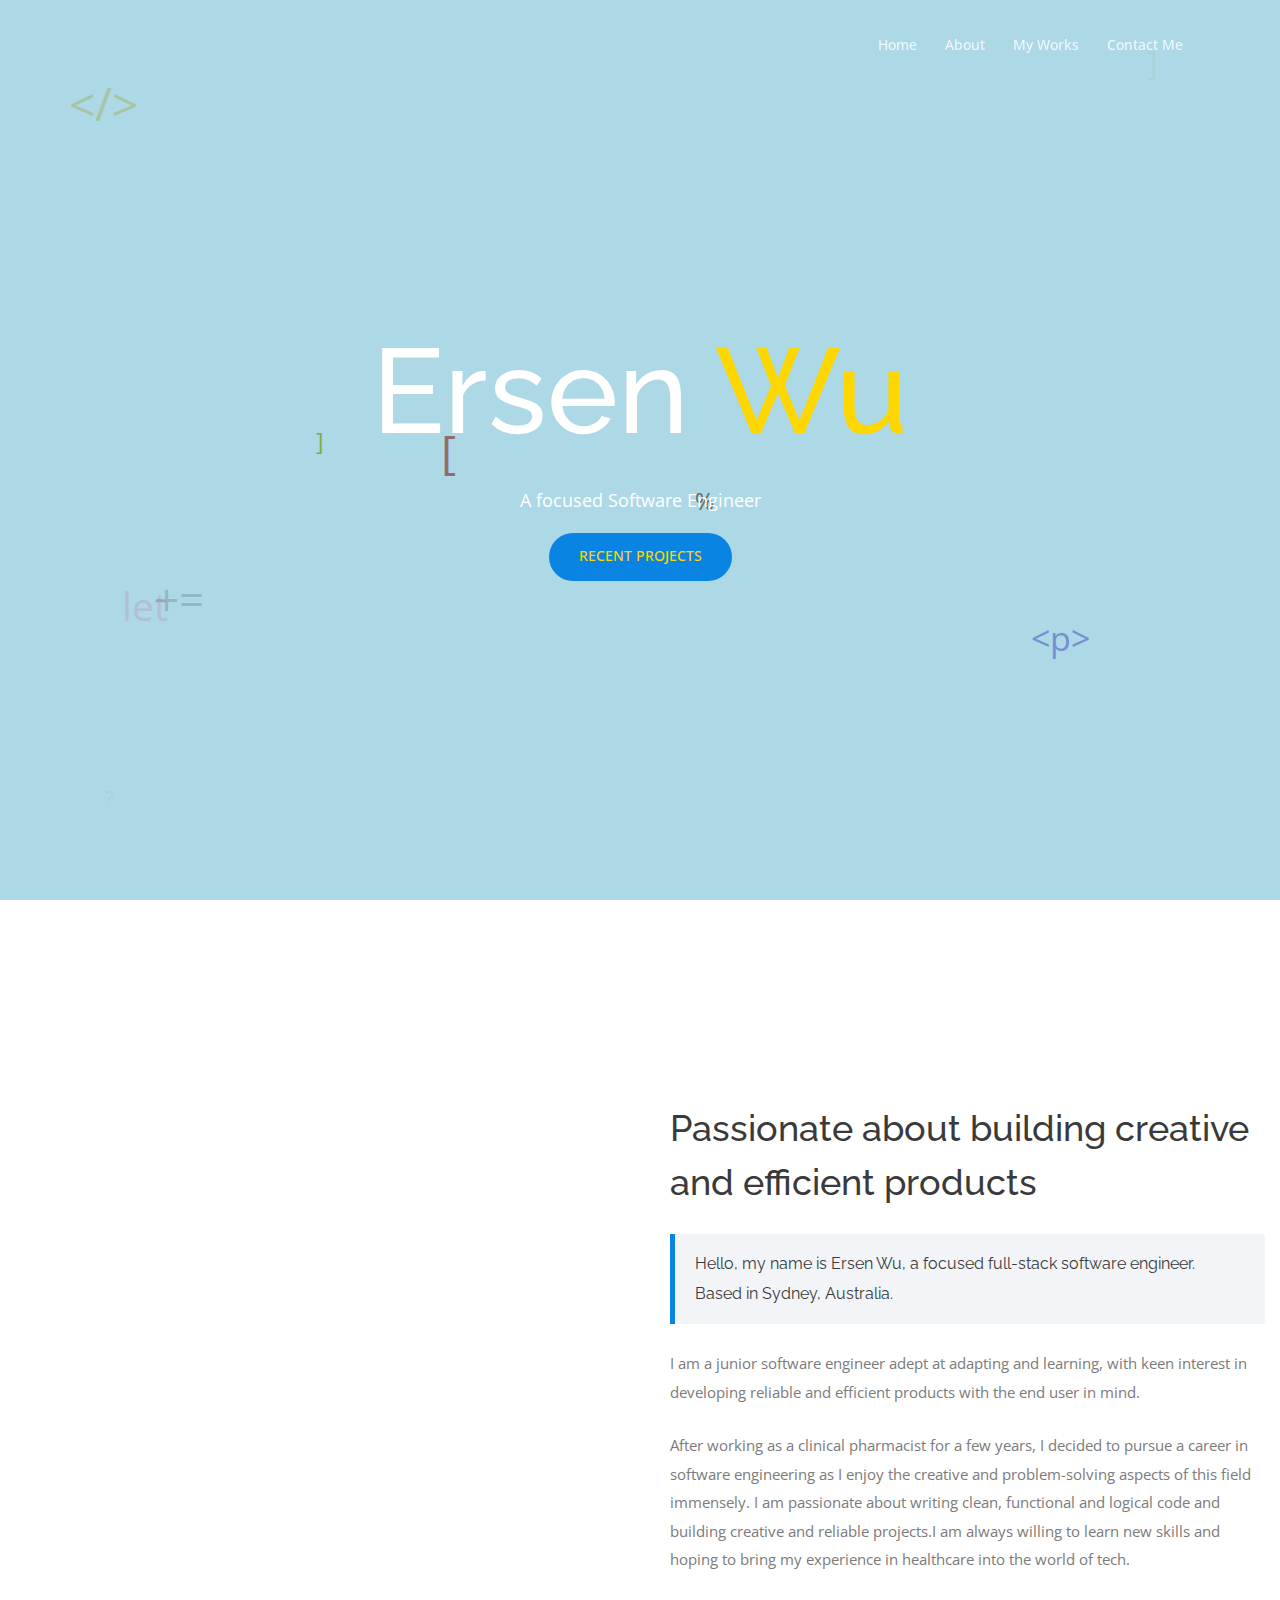
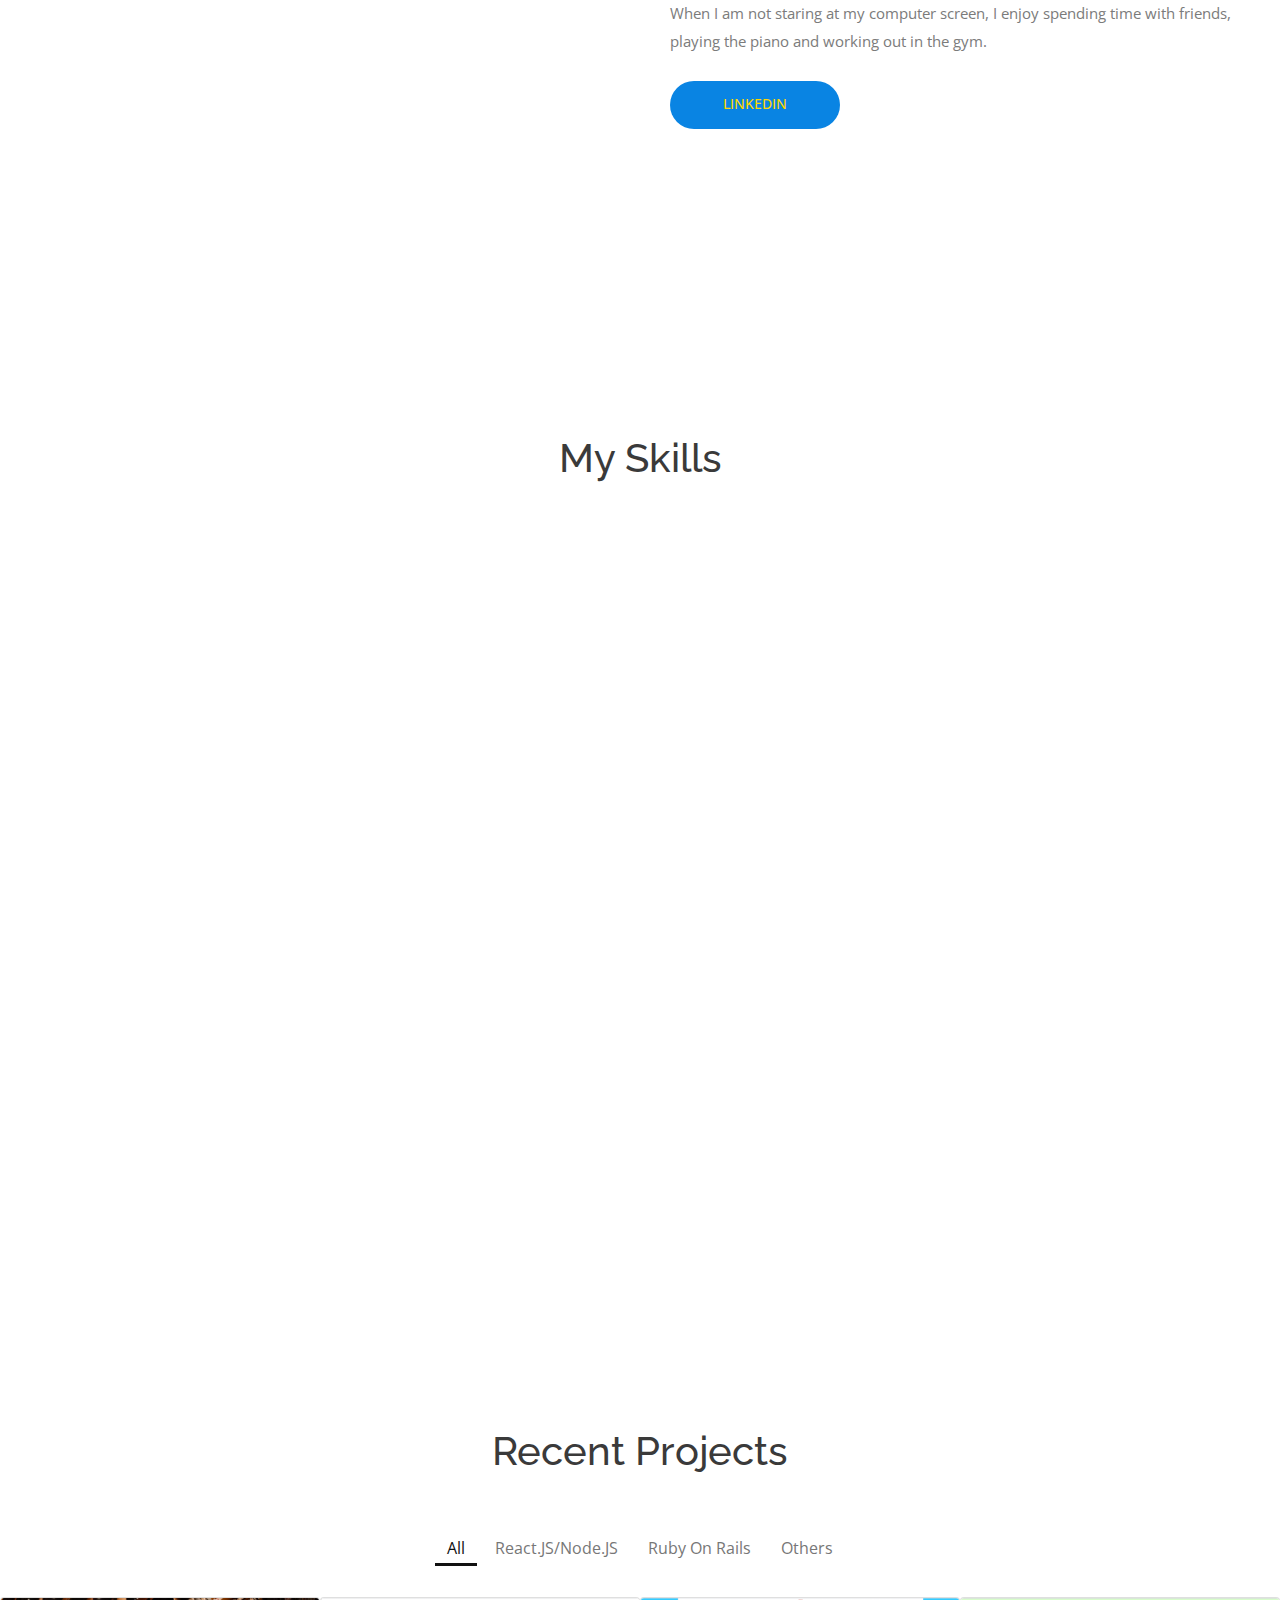
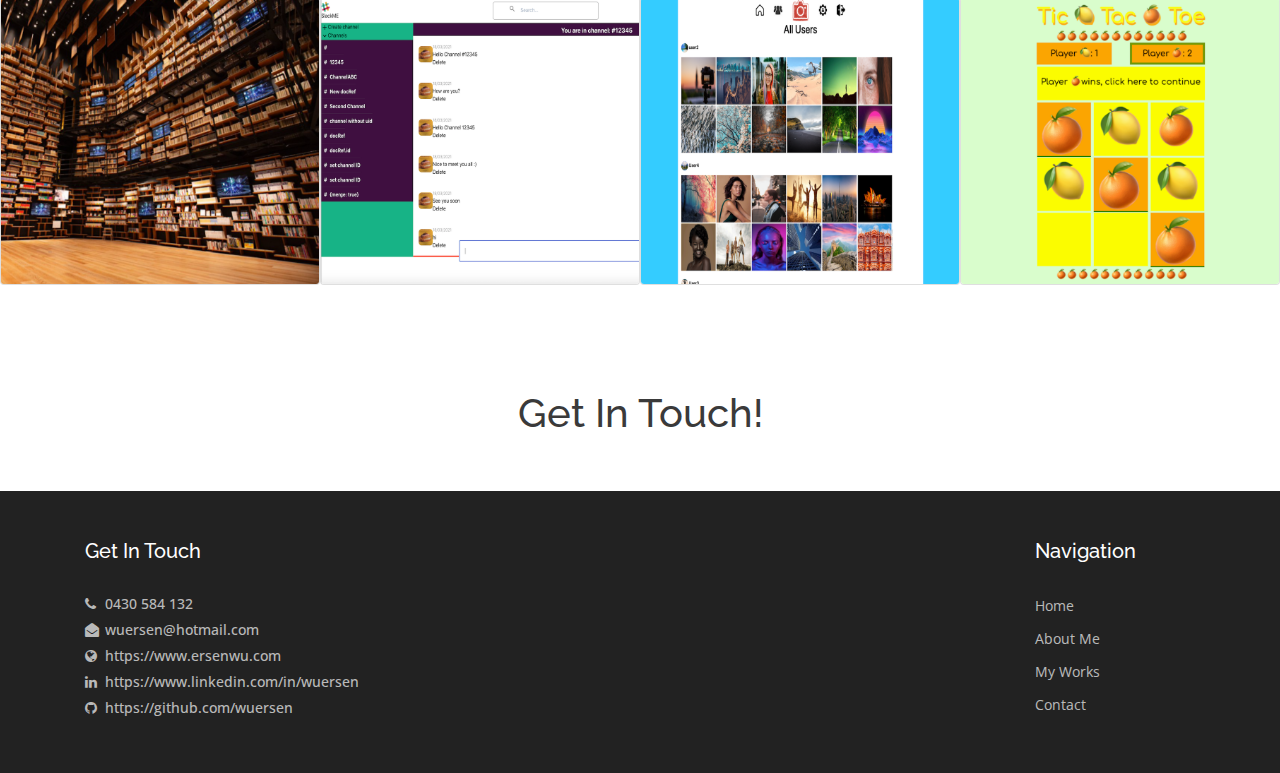
==== commit a1682c07: "card" ====
--- a/index.html
+++ b/index.html
@@ -128,8 +128,8 @@
     <!-- ***** Our Service Area Start ***** -->
     <section class="our-service-area bg-white section_padding_90_50 clearfix">
         <div class="container">
-            <div class="row" id="my__skills">
-                <div class="col-12">
+            <div class="row" id="my__skilll">
+                <div class="col-12" id="my__skills">
                     <!-- Heading Text -->
                     <div class="section-heading text-center">
                         <h2>My Skills</h2>
@@ -302,7 +302,8 @@
 
             <!-- Single gallery Item -->
             <div class="react portfolio_gallery_iteam">
-                <img src="img/portfolio/zeib.01.png" alt="" >
+
+                <img class="card" src="img/portfolio/zeib.01.png" alt="" >
                 <!-- single Content-->
                 <div class="single_content">
                     <div class="border-layer">
@@ -332,7 +333,7 @@
 
             <!-- Single gallery Item -->
             <div class="react portfolio_gallery_iteam">
-                <img src="img/portfolio/slackme01.png" alt="">
+                <img class="card" src="img/portfolio/slackme01.png" alt="">
                 <!-- single Content-->
                 <div class="single_content">
                     <div class="border-layer">
@@ -359,7 +360,7 @@
 
             <!-- Single gallery Item -->
             <div class="ruby portfolio_gallery_iteam">
-                <img src="img/portfolio/ersg.01.png" alt="">
+                <img class="card" src="img/portfolio/ersg.01.png" alt="">
                 <!-- single Content-->
                 <div class="single_content">
                     <div class="border-layer">
@@ -386,7 +387,7 @@
 
             <!-- Single gallery Item -->
             <div class="oth art portfolio_gallery_iteam">
-                <img src="img/portfolio/ttt01.png" alt="">
+                <img class="card" src="img/portfolio/ttt01.png" alt="">
                 <!-- single Content-->
                 <div class="single_content">
                     <div class="border-layer">
--- a/css/responsive.css
+++ b/css/responsive.css
@@ -233,8 +233,8 @@
 
 @media (min-width: 320px) and (max-width: 767px) {
     #skill__icon {
-    
-      flex:0 0 32%
+
+      flex:0 0 29%
     }
     .classy-navbar {
         padding: 0;
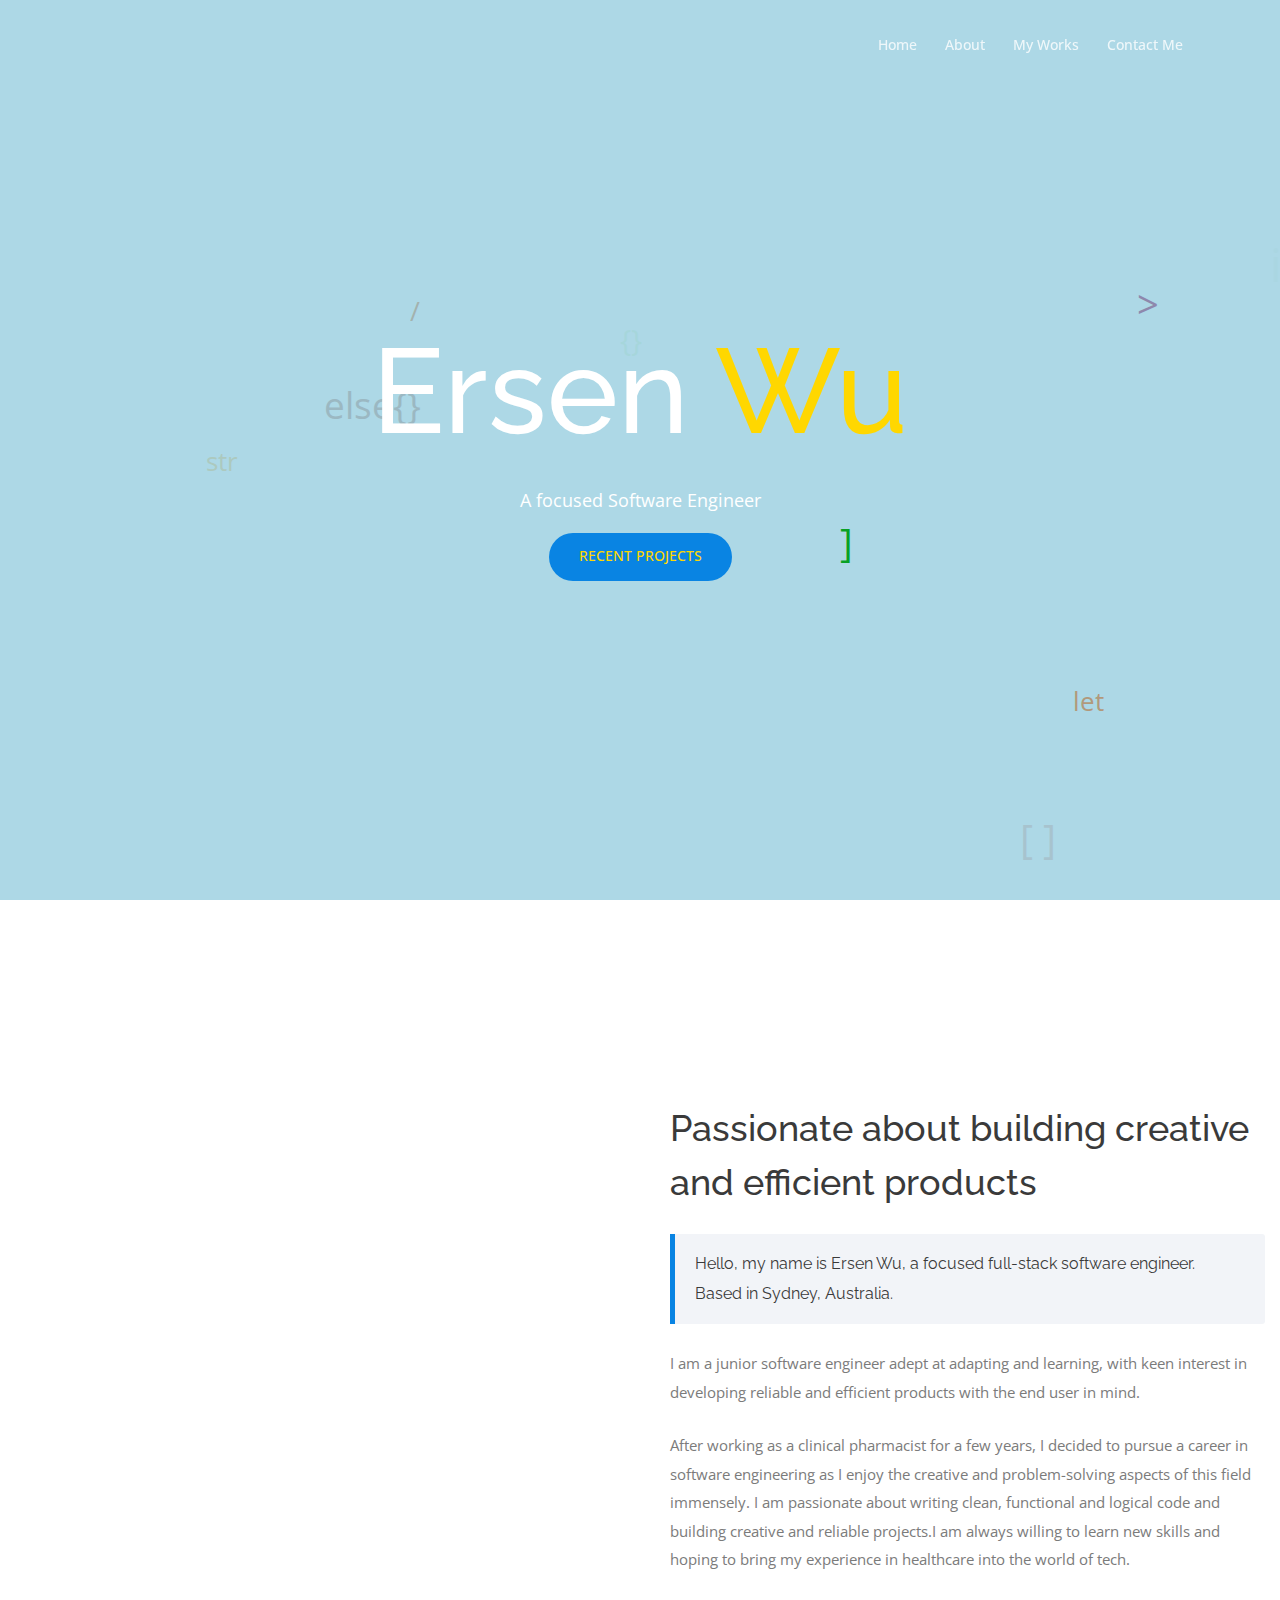
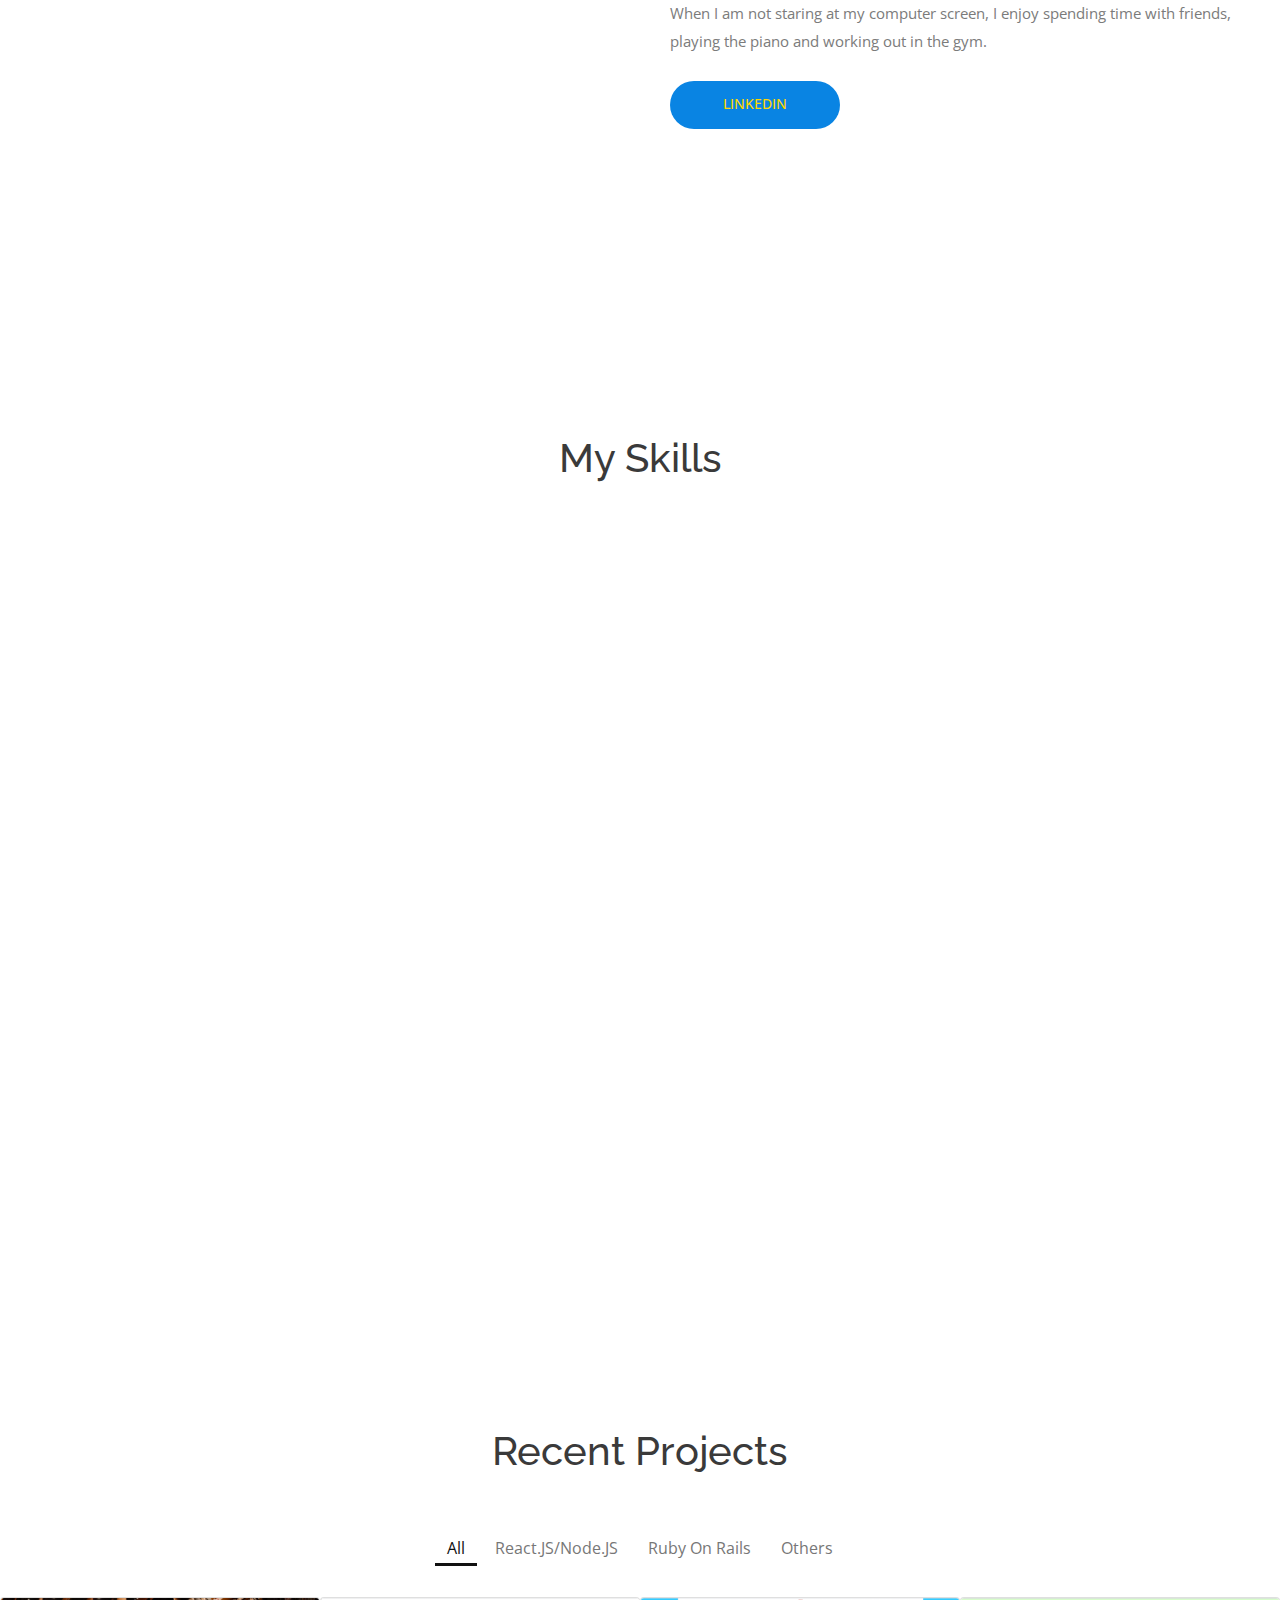
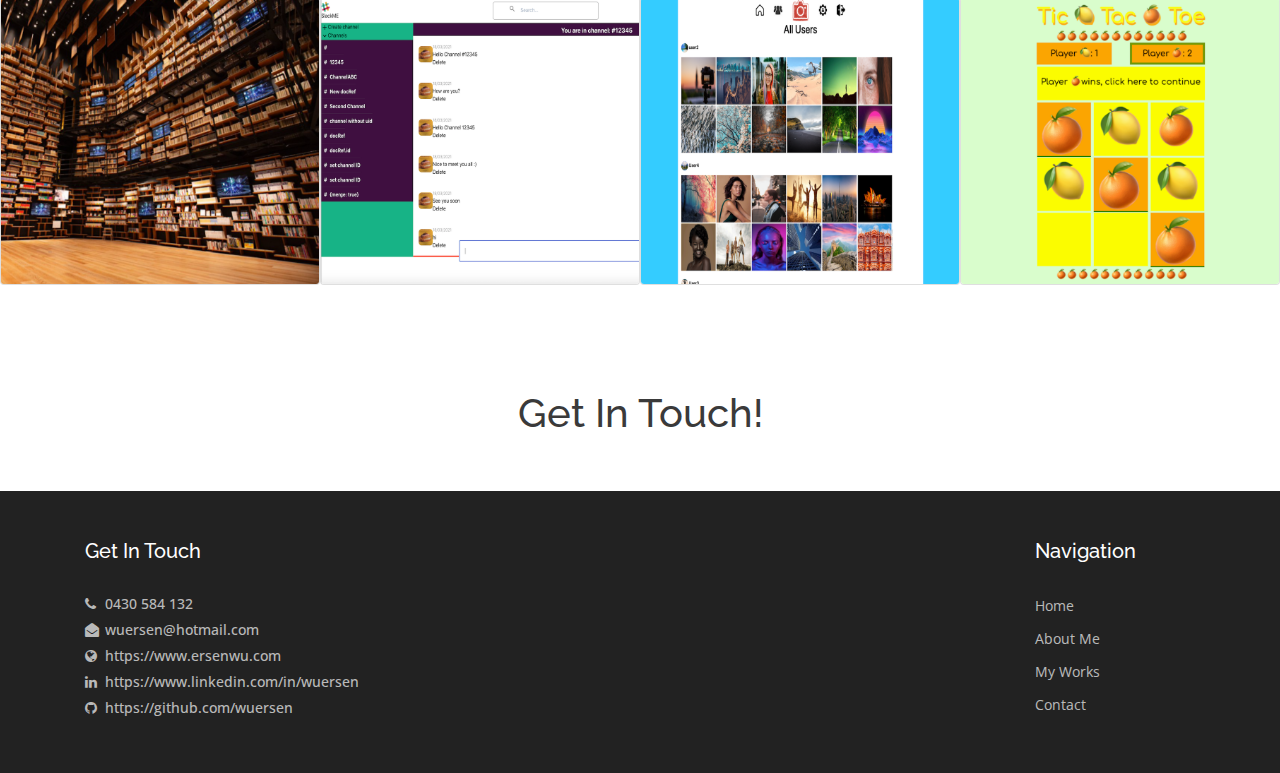
==== commit 05cc7543: "1056" ====
--- a/index.html
+++ b/index.html
@@ -348,8 +348,8 @@
                                     <img src="img/icons/mui40.png" alt="">
 
                                     <div>
-                                      <a href="https://project-02-4262c.web.app/" class="proj-btn">DEMO</a>
-                                      <a href="https://github.com/wuersen/PROJECT2-THURS2154" class="proj-btn">REPO</a>
+                                      <a href="https://slameme-portfolio.web.app/" class="proj-btn">DEMO</a>
+                                      <a href="https://github.com/wuersen/slackME---portfolio" class="proj-btn">REPO</a>
                                     </div>
                                 </div>
                             </div>
